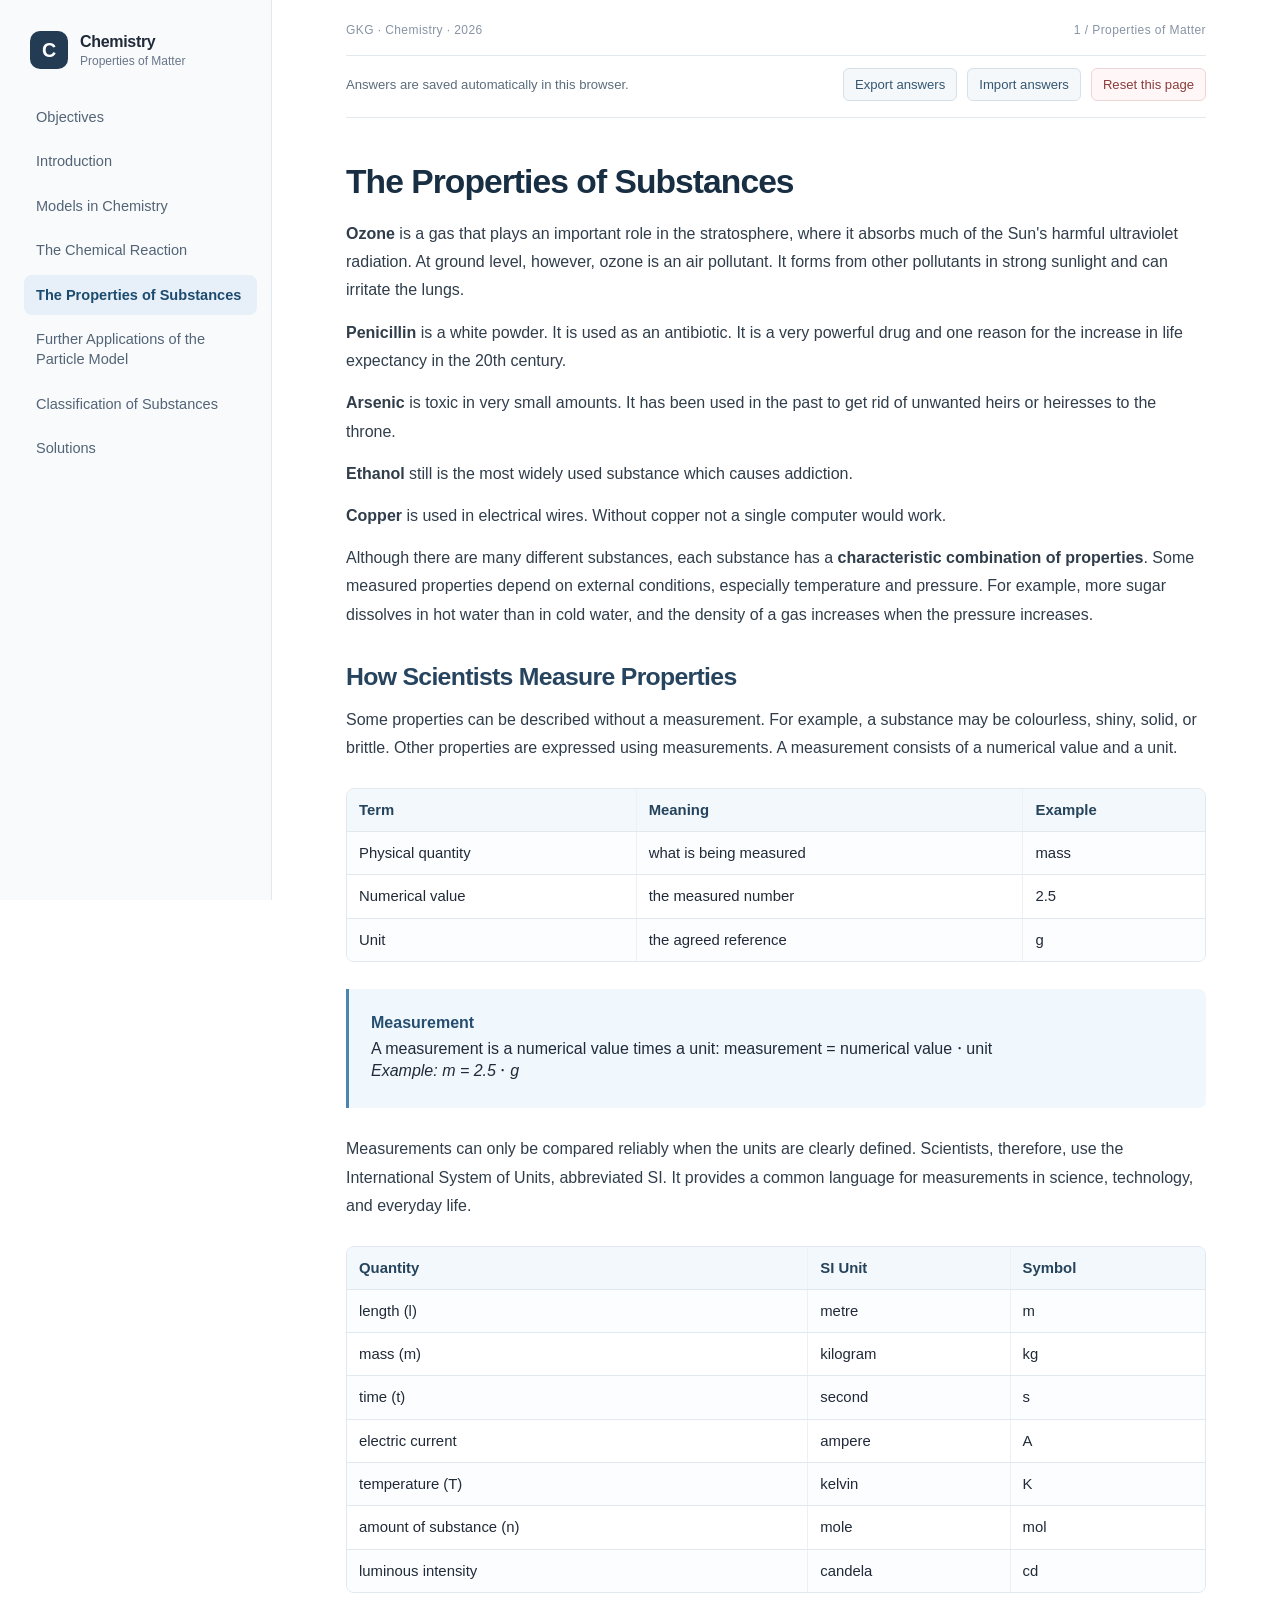
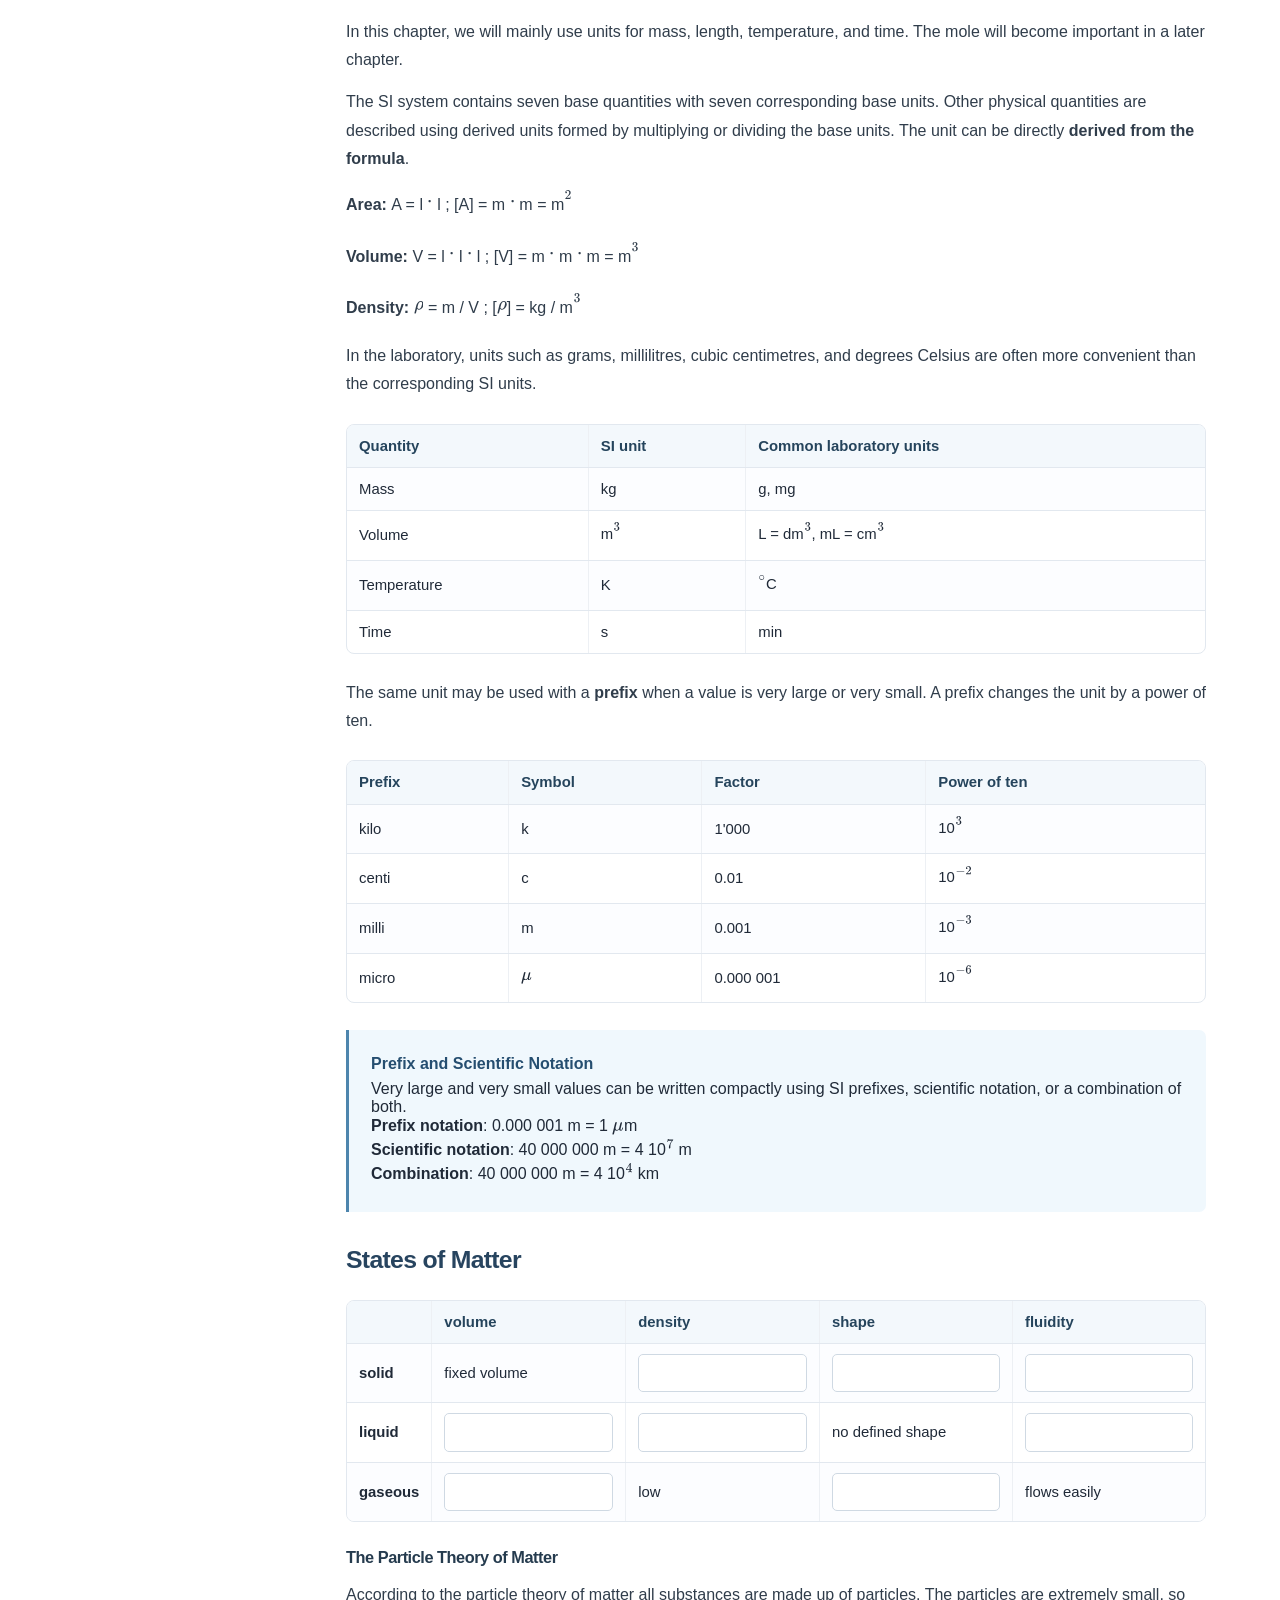
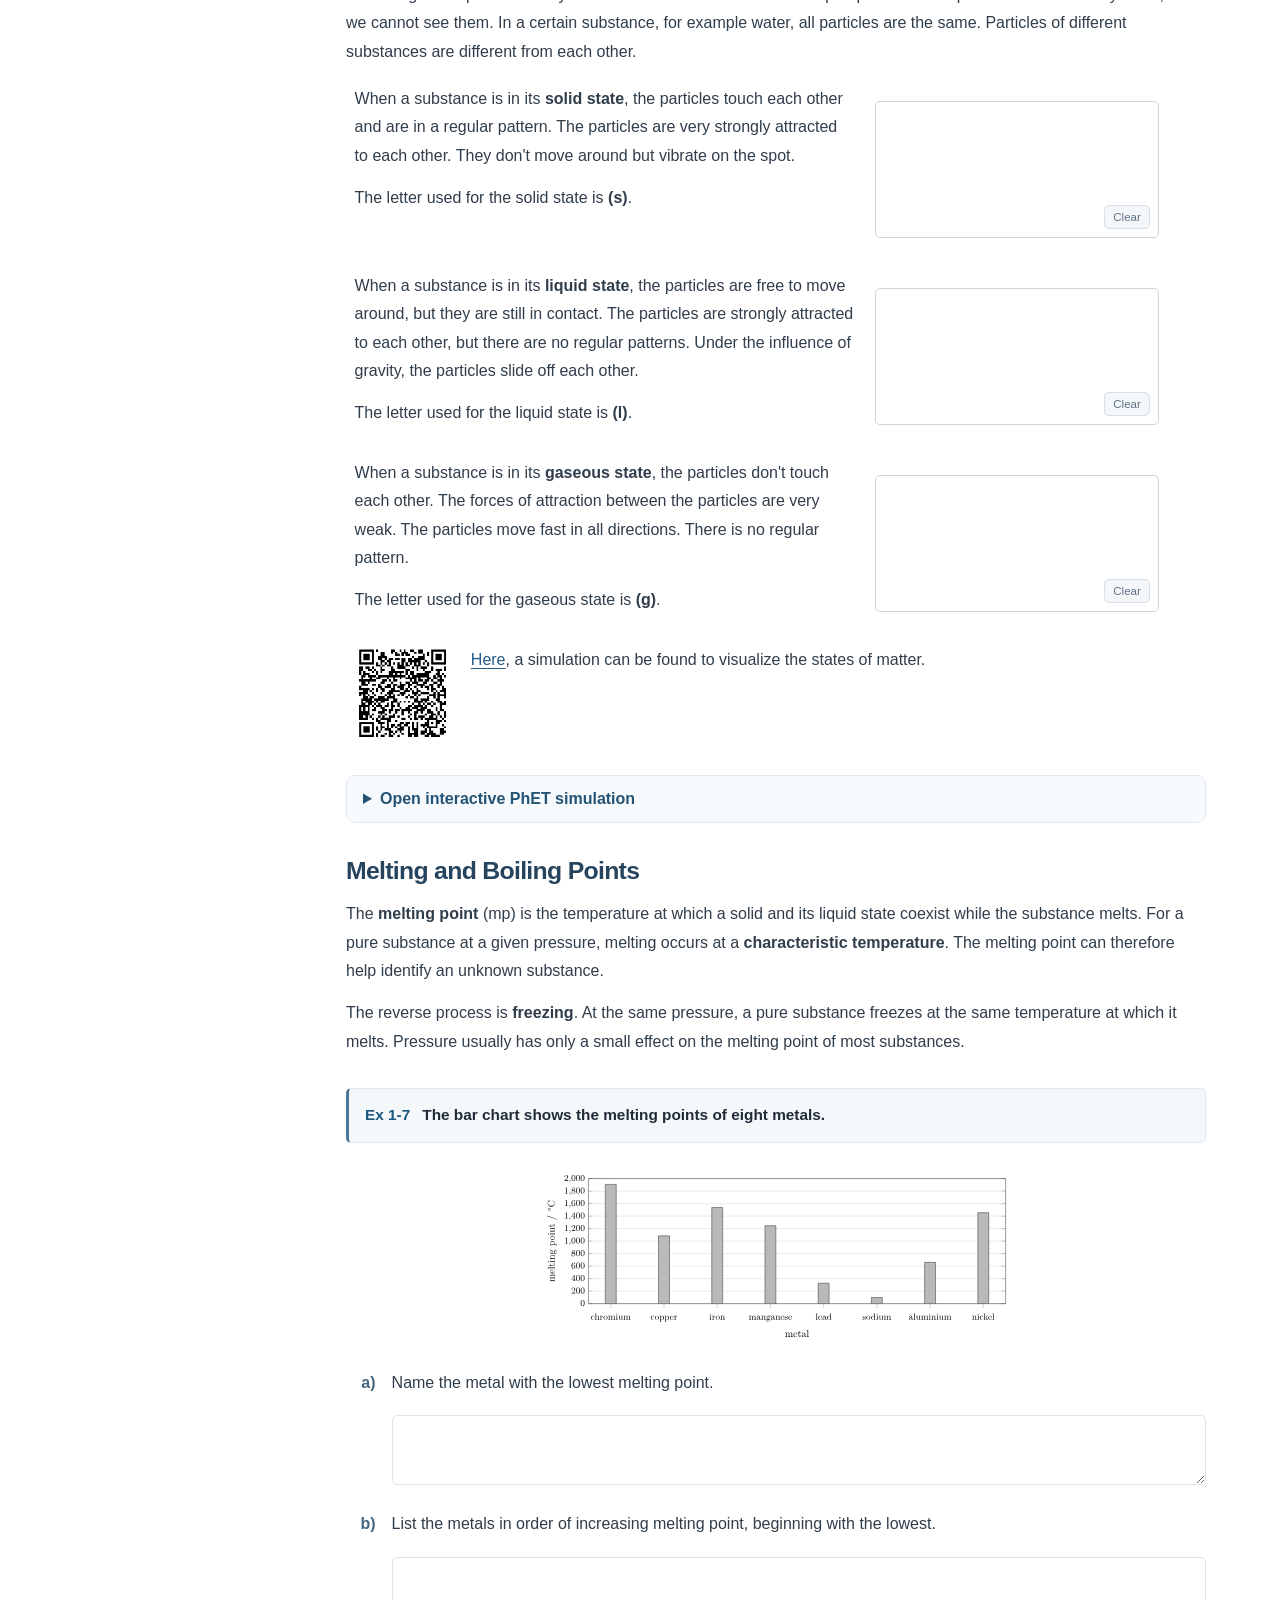
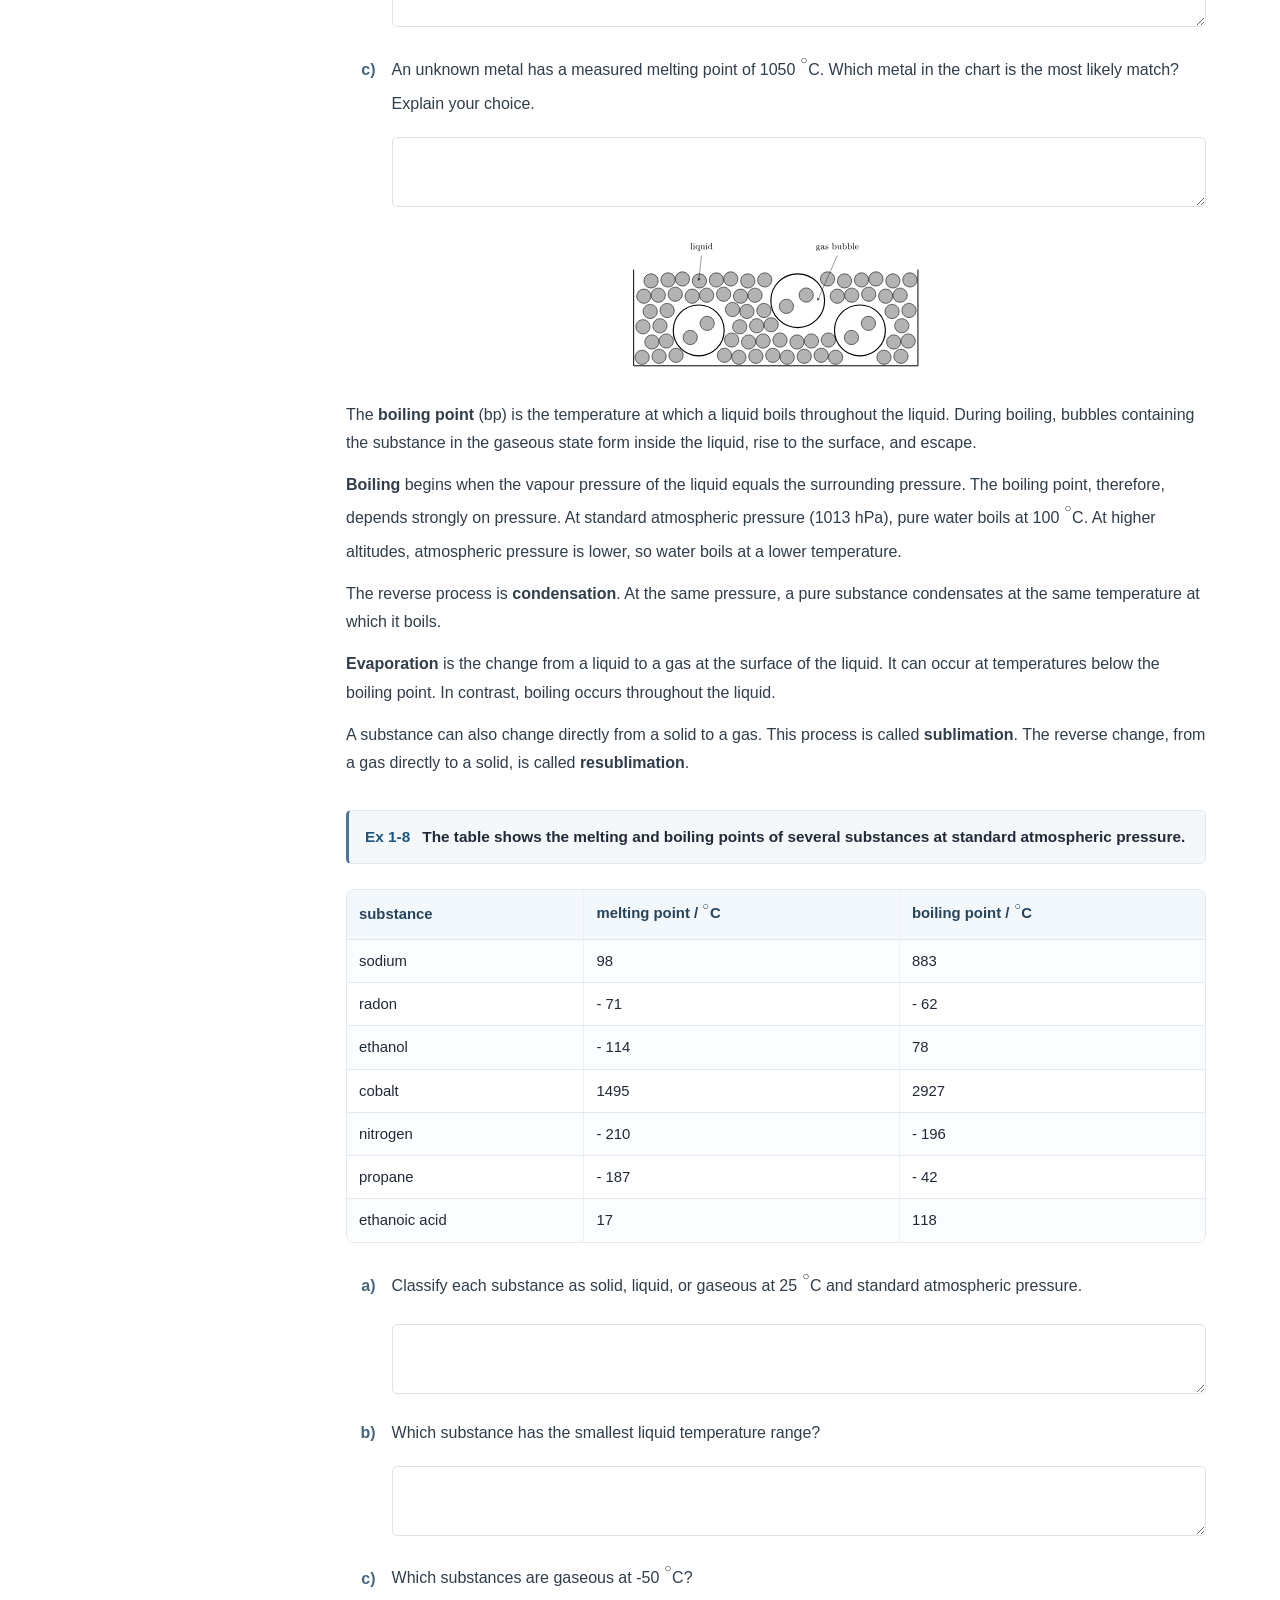
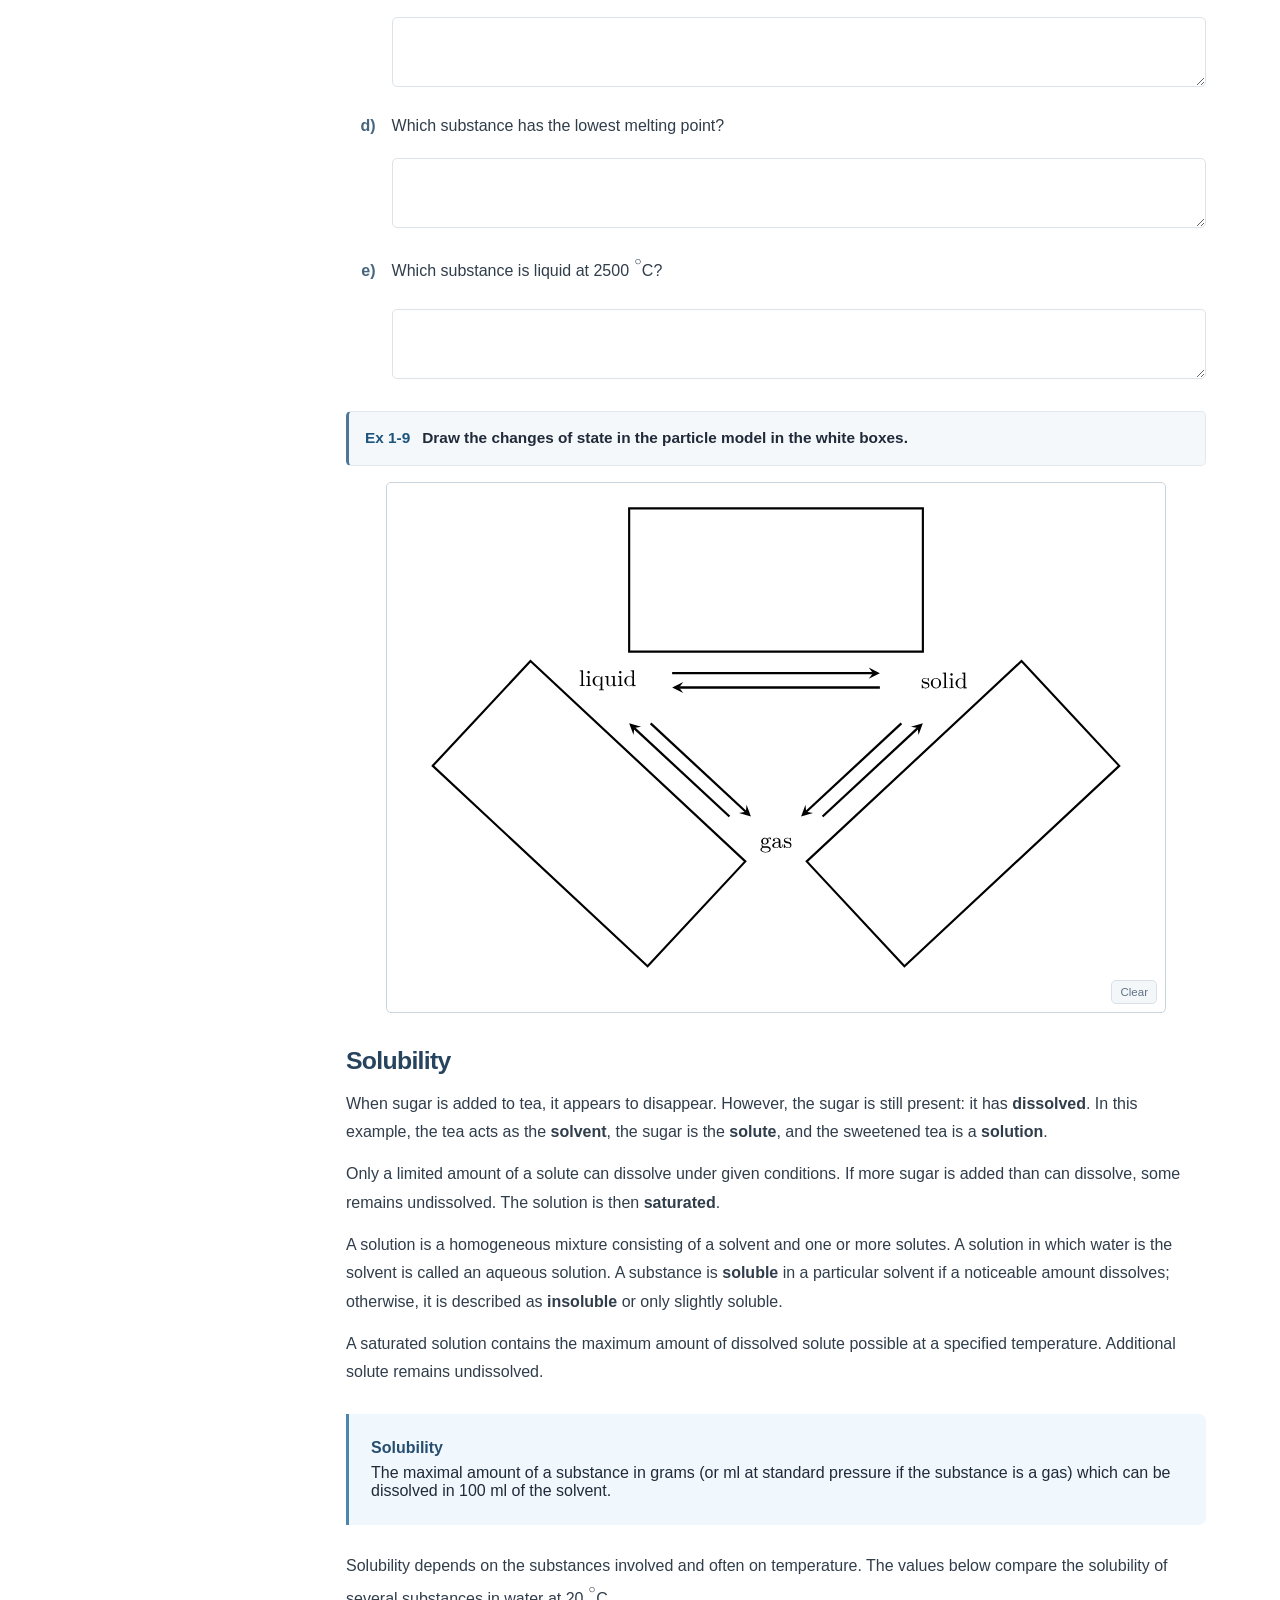
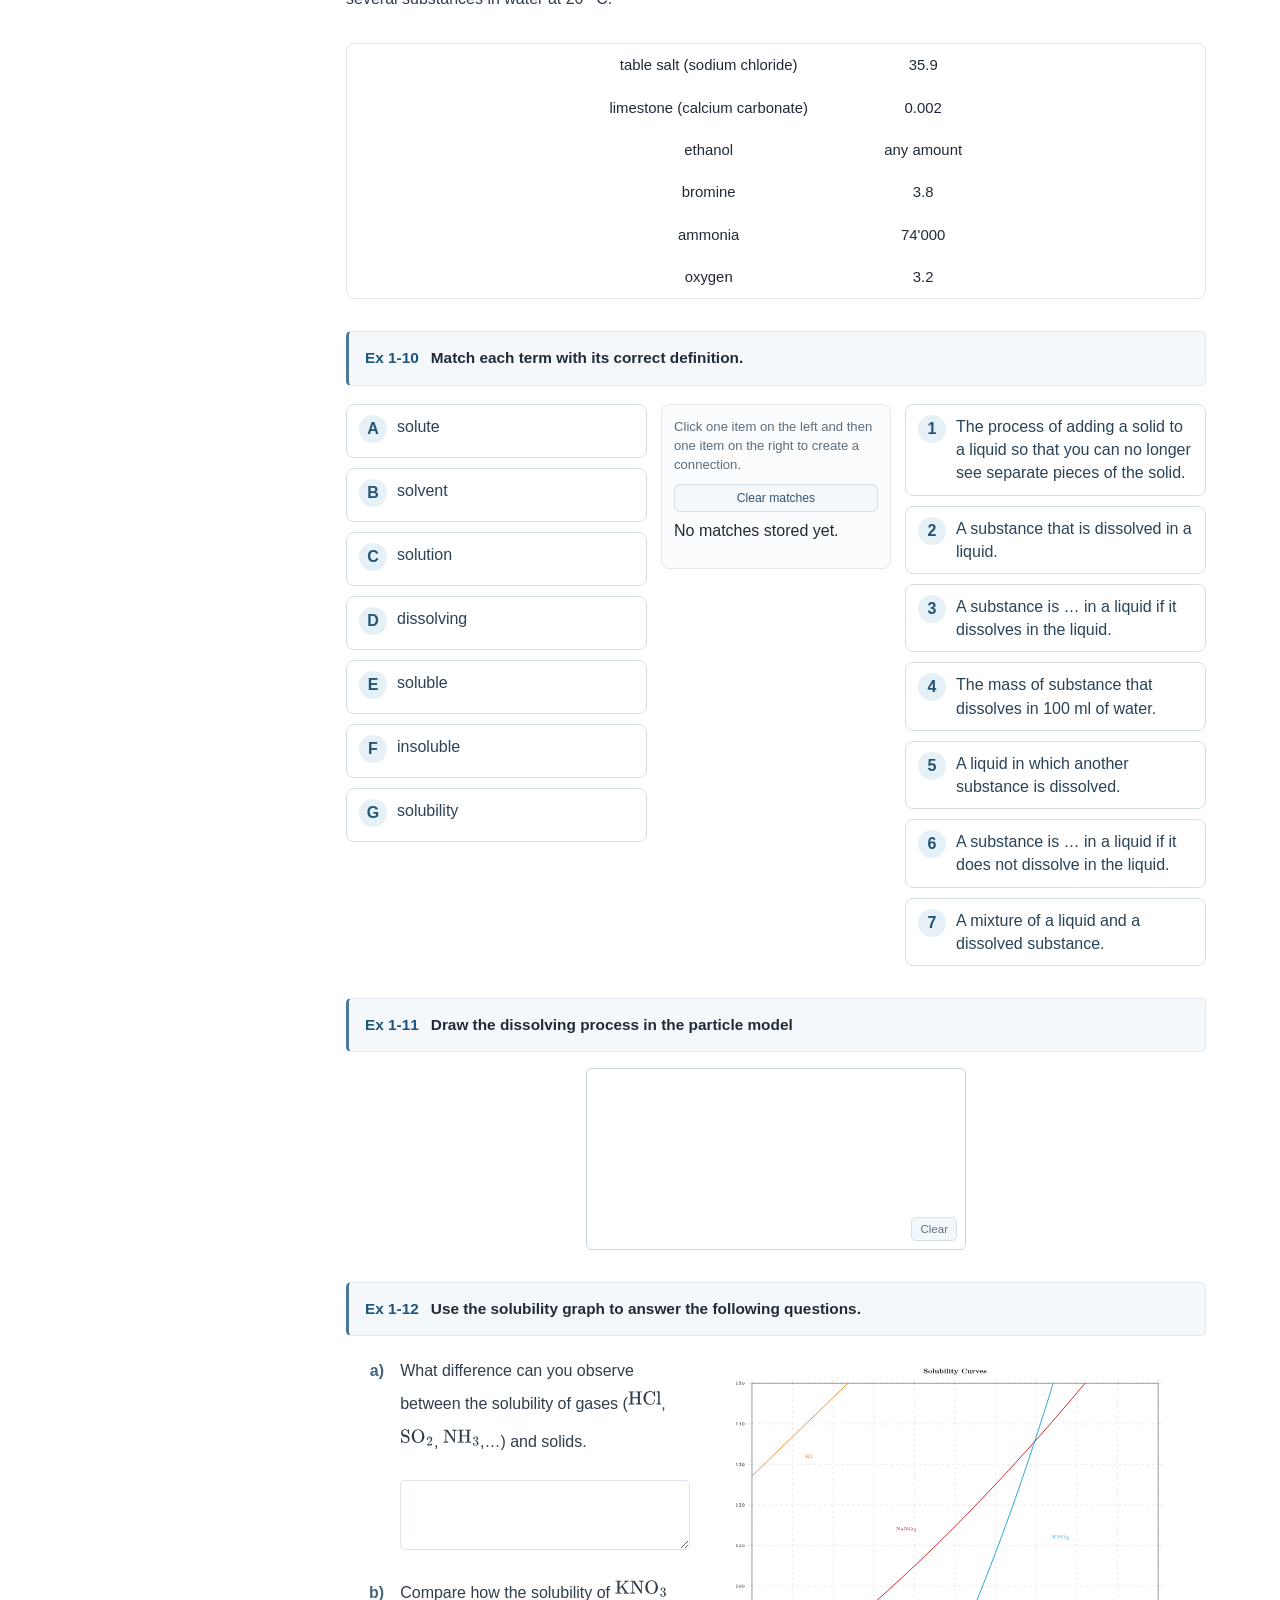
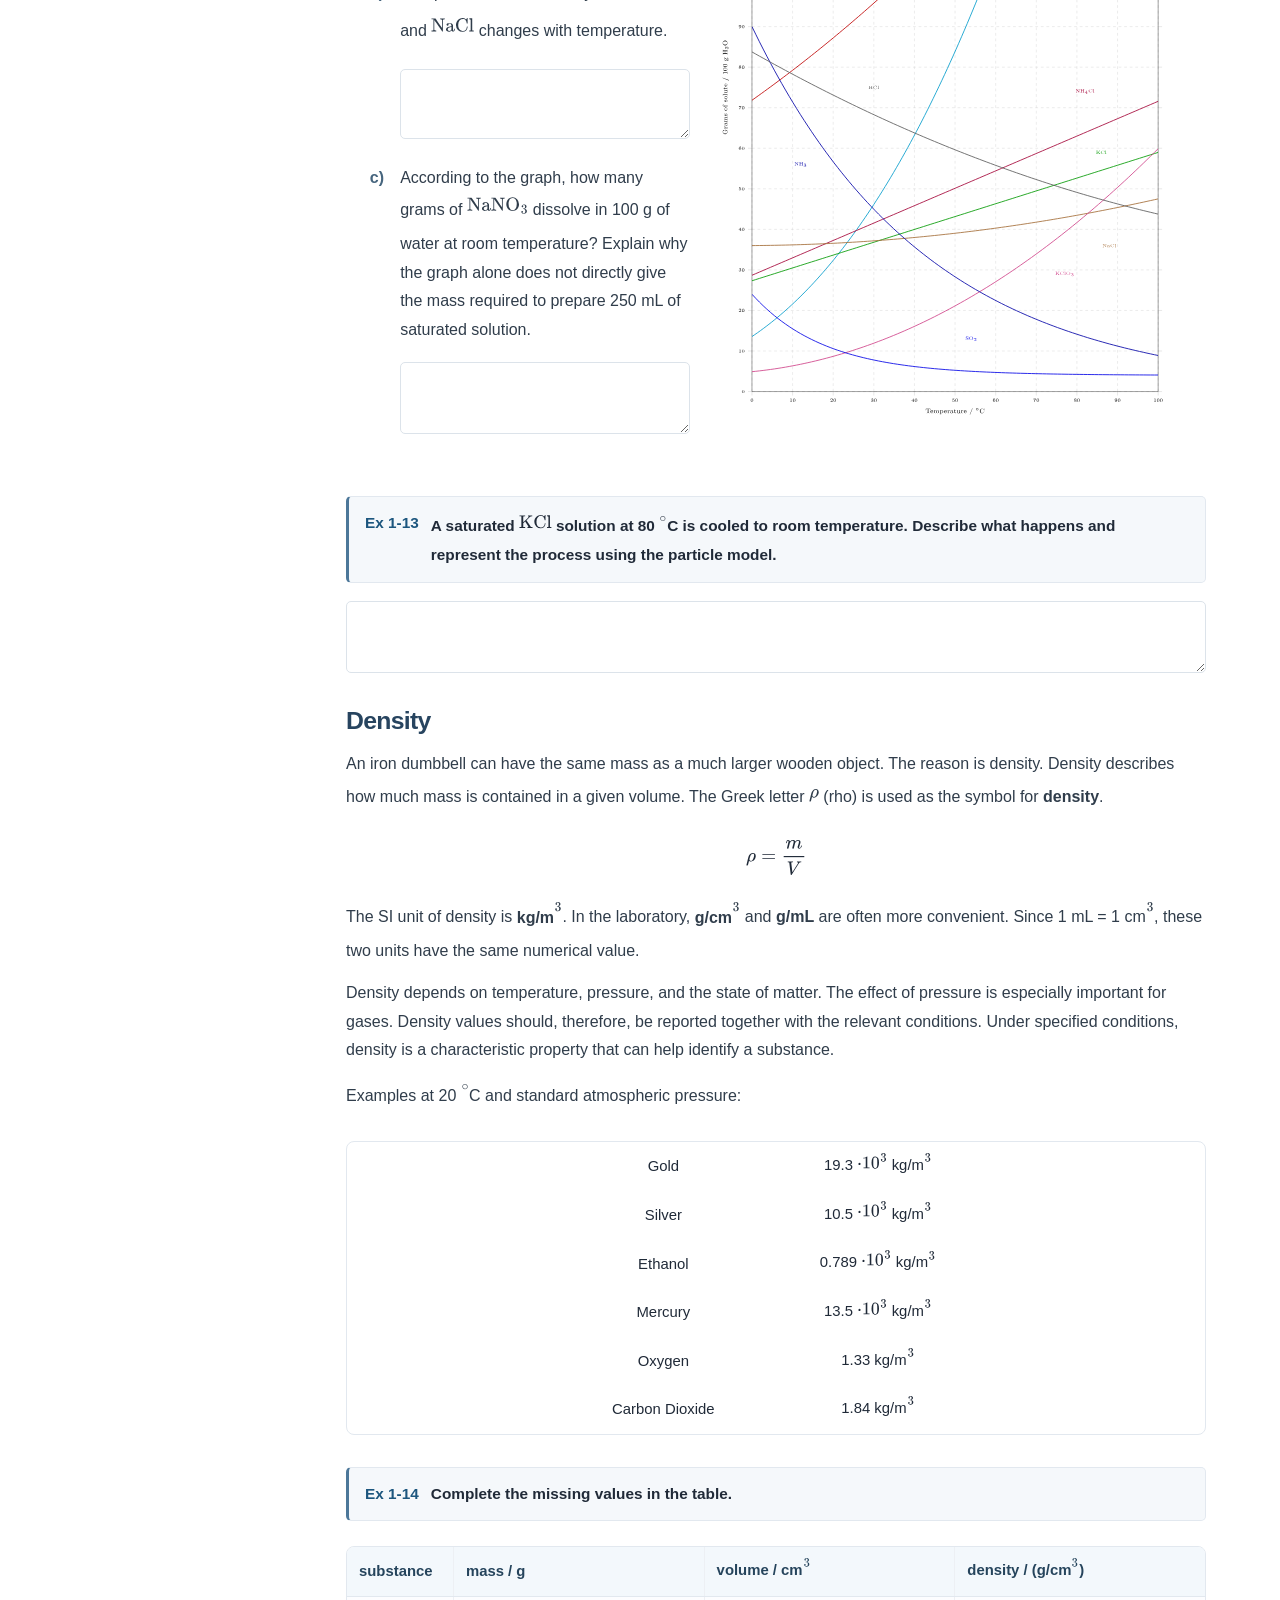
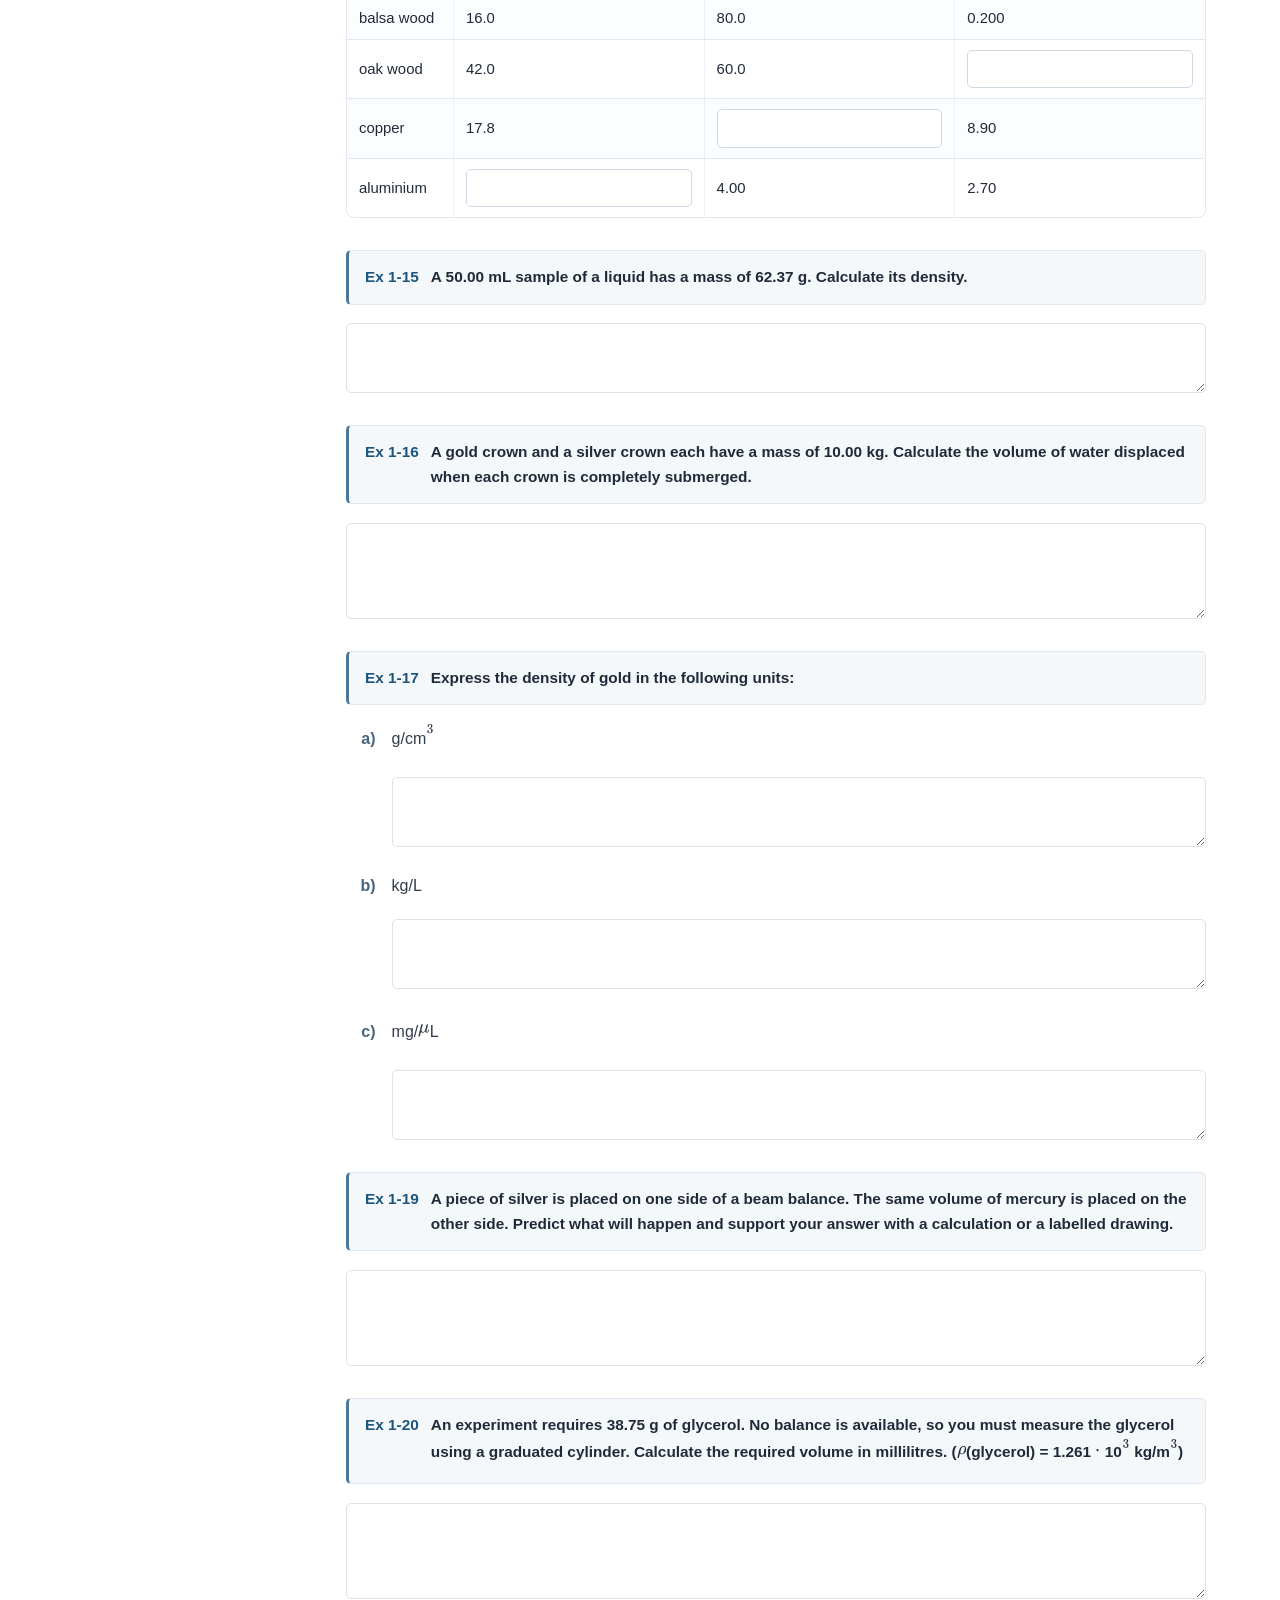
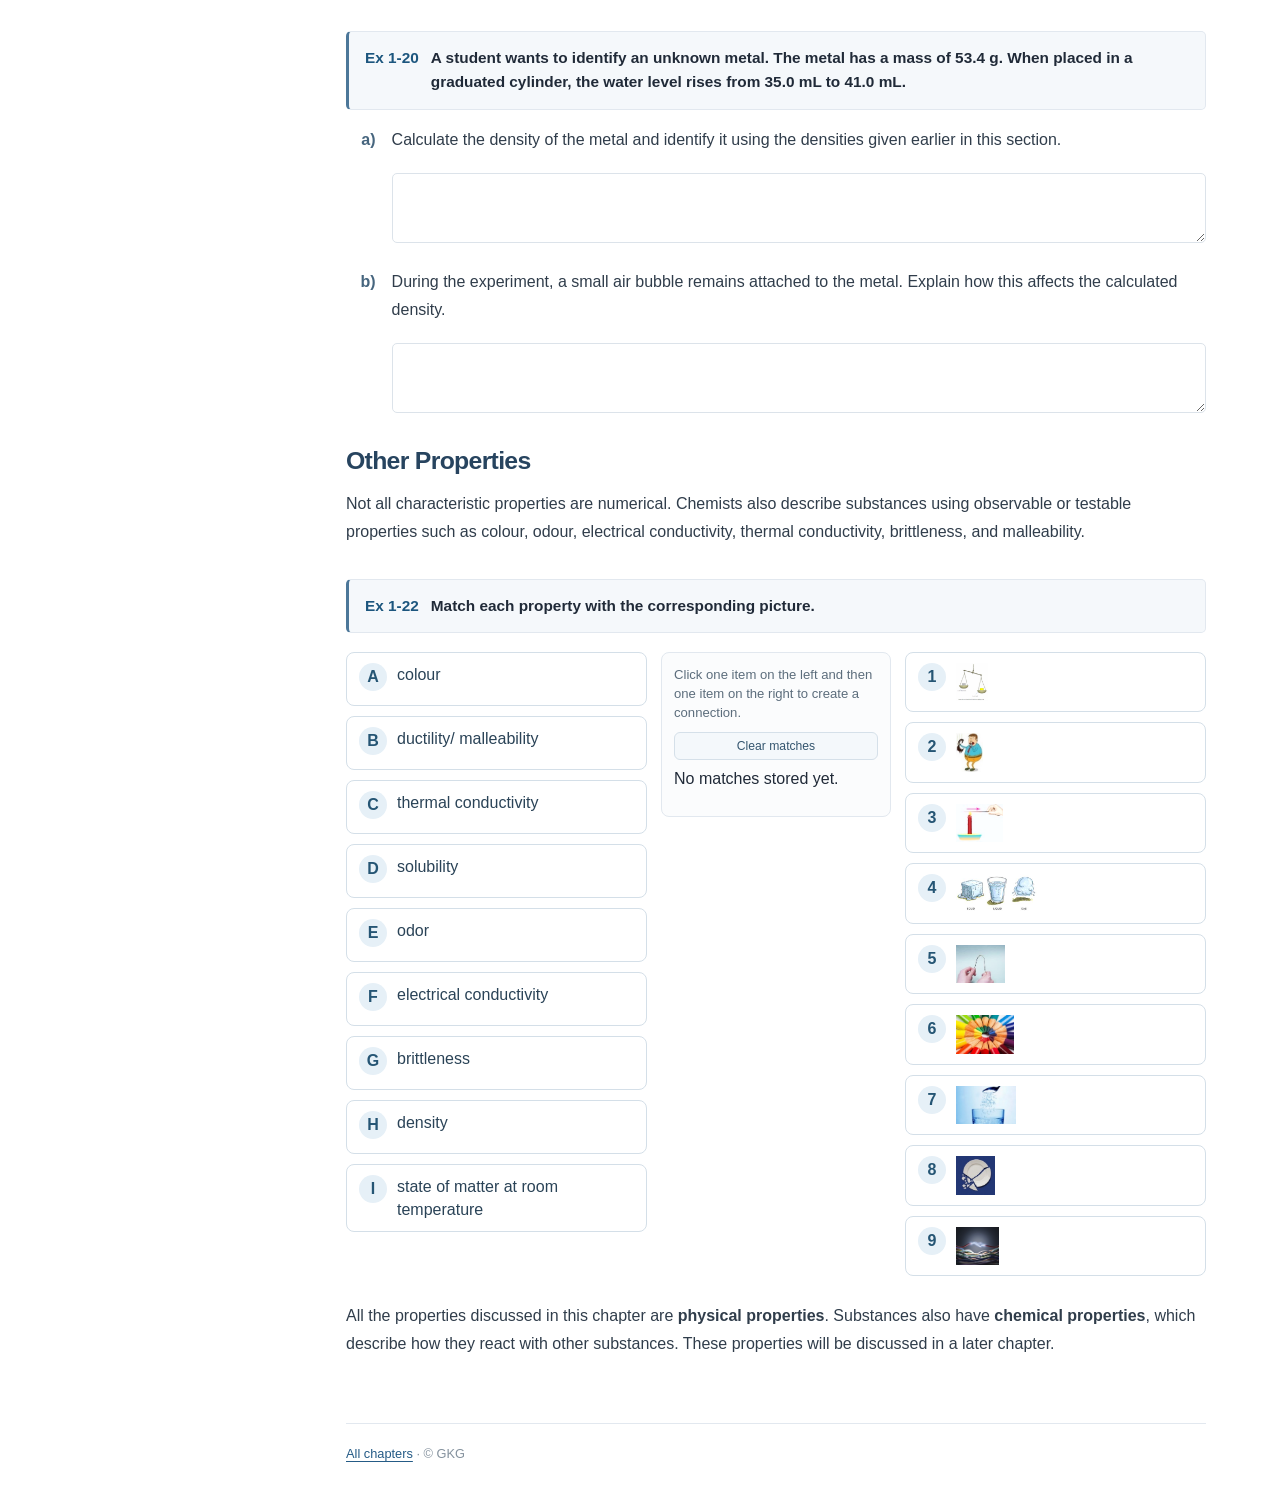
==== chapters/04_properties.html @ 624433eb "Import current chemistry website Original v2. From ChatGPT prompts as zip unpacked." ====
<!DOCTYPE html><html lang="en"><head><meta charset="utf-8"><meta name="viewport" content="width=device-width, initial-scale=1"><meta name="color-scheme" content="light"><title>The Properties of Substances · Chemistry</title><link rel="stylesheet" href="../css/style.css"><script defer src="../js/script.js"></script></head><body><a href="#main" class="skip">Skip to content</a><header class="mobile-header"><button type="button" id="menu-toggle" aria-controls="sidebar" aria-expanded="false">☰ <span>Contents</span></button><a href="../index.html">Chemistry</a></header><aside id="sidebar" class="sidebar"><a class="brand" href="../index.html"><span class="brand-mark">C</span><span>Chemistry <small>Properties of Matter</small></span></a><nav class="main-nav" aria-label="Chapters"><a href="00_objectives.html">Objectives</a><a href="01_introduction.html">Introduction</a><a href="02_models.html">Models in Chemistry</a><a href="03_chemical_reactions.html">The Chemical Reaction</a><a aria-current="page" href="04_properties.html">The Properties of Substances</a><a href="05_particle_model_applications.html">Further Applications of the Particle Model</a><a href="06_classification.html">Classification of Substances</a><a href="07_solutions.html">Solutions</a></nav></aside><div class="body-layout"><main id="main" class="main-content"><div class="topbar"><span>GKG · Chemistry · 2026</span><span>1 / Properties of Matter</span></div><article class="article"><h1 id="h-25-04_properties" class="level-1">The Properties of Substances</h1>
<p><strong>Ozone </strong>is a gas that plays an important role in the stratosphere, where it absorbs much of the Sun&#x27;s harmful ultraviolet radiation. At ground level, however, ozone is an air pollutant. It forms from other pollutants in strong sunlight and can irritate the lungs.</p>
<p><strong>Penicillin </strong>is a white powder. It is used as an antibiotic. It is a very powerful drug and one reason for the increase in life expectancy in the 20th century.</p>
<p><strong>Arsenic </strong>is toxic in very small amounts. It has been used in the past to get rid of unwanted heirs or heiresses to the throne.</p>
<p><strong>Ethanol</strong> still is the most widely used substance which causes addiction.</p>
<p><strong>Copper</strong> is used in electrical wires. Without copper not a single computer would work.</p>
<p>Although there are many different substances, each substance has a <strong>characteristic combination of properties</strong>. Some measured properties depend on external conditions, especially temperature and pressure. For example, more sugar dissolves in hot water than in cold water, and the density of a gas increases when the pressure increases.</p>
<h2 id="h-26-04_properties" class="level-2">How Scientists Measure Properties</h2>
<p>Some properties can be described without a measurement. For example, a substance may be colourless, shiny, solid, or brittle. Other properties are expressed using measurements. A measurement consists of a numerical value and a unit.</p>
<div class="table-scroll"><table class="content-table"><tr><th>Term</th><th>Meaning</th><th>Example</th></tr>
<tr><td>Physical quantity</td><td>what is being measured</td><td>mass</td></tr>
<tr><td>Numerical value</td><td>the measured number</td><td>2.5</td></tr>
<tr><td>Unit</td><td>the agreed reference</td><td>g</td></tr></table></div>
<aside class="info-box"><p><div class="box-heading">Measurement</div> A measurement is a numerical value times a unit: measurement = numerical value <span class="math-static" data-tex="\cdot"><mjx-container class="MathJax" jax="SVG"><svg aria-label="\cdot" style="vertical-align: 0.43ex;" xmlns="http://www.w3.org/2000/svg" width="0.629ex" height="0.271ex" role="img" focusable="false" viewBox="0 -310 278 120"><g stroke="currentColor" fill="currentColor" stroke-width="0" transform="scale(1,-1)"><g data-mml-node="math"><g data-mml-node="mo"><path data-c="22C5" d="M78 250Q78 274 95 292T138 310Q162 310 180 294T199 251Q199 226 182 208T139 190T96 207T78 250Z"></path></g></g></g></svg></mjx-container></span> unit <br> <em>Example: m = 2.5 <span class="math-static" data-tex="\cdot"><mjx-container class="MathJax" jax="SVG"><svg aria-label="\cdot" style="vertical-align: 0.43ex;" xmlns="http://www.w3.org/2000/svg" width="0.629ex" height="0.271ex" role="img" focusable="false" viewBox="0 -310 278 120"><g stroke="currentColor" fill="currentColor" stroke-width="0" transform="scale(1,-1)"><g data-mml-node="math"><g data-mml-node="mo"><path data-c="22C5" d="M78 250Q78 274 95 292T138 310Q162 310 180 294T199 251Q199 226 182 208T139 190T96 207T78 250Z"></path></g></g></g></svg></mjx-container></span> g</em></p></aside>
<p>Measurements can only be compared reliably when the units are clearly defined. Scientists, therefore, use the International System of Units, abbreviated SI. It provides a common language for measurements in science, technology, and everyday life.</p>
<div class="table-scroll"><table class="content-table"><tr><th>Quantity</th><th>SI Unit</th><th>Symbol</th></tr>
<tr><td>length (l)</td><td>metre</td><td>m</td></tr>
<tr><td>mass (m)</td><td>kilogram</td><td>kg</td></tr>
<tr><td>time (t)</td><td>second</td><td>s</td></tr>
<tr><td>electric current</td><td>ampere</td><td>A</td></tr>
<tr><td>temperature (T)</td><td>kelvin</td><td>K</td></tr>
<tr><td>amount of substance (n)</td><td>mole</td><td>mol</td></tr>
<tr><td>luminous intensity</td><td>candela</td><td>cd</td></tr></table></div>
<p>In this chapter, we will mainly use units for mass, length, temperature, and time. The mole will become important in a later chapter.</p>
<p>The SI system contains seven base quantities with seven corresponding base units. Other physical quantities are described using derived units formed by multiplying or dividing the base units. The unit can be directly <strong>derived from the formula</strong>.</p>
<p><strong>Area: </strong>A = l <span class="math-static" data-tex="\cdot"><mjx-container class="MathJax" jax="SVG"><svg aria-label="\cdot" style="vertical-align: 0.43ex;" xmlns="http://www.w3.org/2000/svg" width="0.629ex" height="0.271ex" role="img" focusable="false" viewBox="0 -310 278 120"><g stroke="currentColor" fill="currentColor" stroke-width="0" transform="scale(1,-1)"><g data-mml-node="math"><g data-mml-node="mo"><path data-c="22C5" d="M78 250Q78 274 95 292T138 310Q162 310 180 294T199 251Q199 226 182 208T139 190T96 207T78 250Z"></path></g></g></g></svg></mjx-container></span> l ; [A] = m <span class="math-static" data-tex="\cdot"><mjx-container class="MathJax" jax="SVG"><svg aria-label="\cdot" style="vertical-align: 0.43ex;" xmlns="http://www.w3.org/2000/svg" width="0.629ex" height="0.271ex" role="img" focusable="false" viewBox="0 -310 278 120"><g stroke="currentColor" fill="currentColor" stroke-width="0" transform="scale(1,-1)"><g data-mml-node="math"><g data-mml-node="mo"><path data-c="22C5" d="M78 250Q78 274 95 292T138 310Q162 310 180 294T199 251Q199 226 182 208T139 190T96 207T78 250Z"></path></g></g></g></svg></mjx-container></span> m = m<span class="math-static" data-tex="^2"><mjx-container class="MathJax" jax="SVG"><svg aria-label="^2" style="vertical-align: 0;" xmlns="http://www.w3.org/2000/svg" width="0.988ex" height="1.887ex" role="img" focusable="false" viewBox="0 -833.9 436.6 833.9"><g stroke="currentColor" fill="currentColor" stroke-width="0" transform="scale(1,-1)"><g data-mml-node="math"><g data-mml-node="msup"><g data-mml-node="mi"></g><g data-mml-node="mn" transform="translate(33,363) scale(0.707)"><path data-c="32" d="M109 429Q82 429 66 447T50 491Q50 562 103 614T235 666Q326 666 387 610T449 465Q449 422 429 383T381 315T301 241Q265 210 201 149L142 93L218 92Q375 92 385 97Q392 99 409 186V189H449V186Q448 183 436 95T421 3V0H50V19V31Q50 38 56 46T86 81Q115 113 136 137Q145 147 170 174T204 211T233 244T261 278T284 308T305 340T320 369T333 401T340 431T343 464Q343 527 309 573T212 619Q179 619 154 602T119 569T109 550Q109 549 114 549Q132 549 151 535T170 489Q170 464 154 447T109 429Z"></path></g></g></g></g></svg></mjx-container></span></p>
<p><strong>Volume: </strong>V = l <span class="math-static" data-tex="\cdot"><mjx-container class="MathJax" jax="SVG"><svg aria-label="\cdot" style="vertical-align: 0.43ex;" xmlns="http://www.w3.org/2000/svg" width="0.629ex" height="0.271ex" role="img" focusable="false" viewBox="0 -310 278 120"><g stroke="currentColor" fill="currentColor" stroke-width="0" transform="scale(1,-1)"><g data-mml-node="math"><g data-mml-node="mo"><path data-c="22C5" d="M78 250Q78 274 95 292T138 310Q162 310 180 294T199 251Q199 226 182 208T139 190T96 207T78 250Z"></path></g></g></g></svg></mjx-container></span> l <span class="math-static" data-tex="\cdot"><mjx-container class="MathJax" jax="SVG"><svg aria-label="\cdot" style="vertical-align: 0.43ex;" xmlns="http://www.w3.org/2000/svg" width="0.629ex" height="0.271ex" role="img" focusable="false" viewBox="0 -310 278 120"><g stroke="currentColor" fill="currentColor" stroke-width="0" transform="scale(1,-1)"><g data-mml-node="math"><g data-mml-node="mo"><path data-c="22C5" d="M78 250Q78 274 95 292T138 310Q162 310 180 294T199 251Q199 226 182 208T139 190T96 207T78 250Z"></path></g></g></g></svg></mjx-container></span> l ; [V] = m <span class="math-static" data-tex="\cdot"><mjx-container class="MathJax" jax="SVG"><svg aria-label="\cdot" style="vertical-align: 0.43ex;" xmlns="http://www.w3.org/2000/svg" width="0.629ex" height="0.271ex" role="img" focusable="false" viewBox="0 -310 278 120"><g stroke="currentColor" fill="currentColor" stroke-width="0" transform="scale(1,-1)"><g data-mml-node="math"><g data-mml-node="mo"><path data-c="22C5" d="M78 250Q78 274 95 292T138 310Q162 310 180 294T199 251Q199 226 182 208T139 190T96 207T78 250Z"></path></g></g></g></svg></mjx-container></span> m <span class="math-static" data-tex="\cdot"><mjx-container class="MathJax" jax="SVG"><svg aria-label="\cdot" style="vertical-align: 0.43ex;" xmlns="http://www.w3.org/2000/svg" width="0.629ex" height="0.271ex" role="img" focusable="false" viewBox="0 -310 278 120"><g stroke="currentColor" fill="currentColor" stroke-width="0" transform="scale(1,-1)"><g data-mml-node="math"><g data-mml-node="mo"><path data-c="22C5" d="M78 250Q78 274 95 292T138 310Q162 310 180 294T199 251Q199 226 182 208T139 190T96 207T78 250Z"></path></g></g></g></svg></mjx-container></span> m = m<span class="math-static" data-tex="^{3}"><mjx-container class="MathJax" jax="SVG"><svg aria-label="^{3}" style="vertical-align: 0;" xmlns="http://www.w3.org/2000/svg" width="0.988ex" height="1.885ex" role="img" focusable="false" viewBox="0 -833.2 436.6 833.2"><g stroke="currentColor" fill="currentColor" stroke-width="0" transform="scale(1,-1)"><g data-mml-node="math"><g data-mml-node="msup"><g data-mml-node="mi"></g><g data-mml-node="TeXAtom" transform="translate(33,363) scale(0.707)" data-mjx-texclass="ORD"><g data-mml-node="mn"><path data-c="33" d="M127 463Q100 463 85 480T69 524Q69 579 117 622T233 665Q268 665 277 664Q351 652 390 611T430 522Q430 470 396 421T302 350L299 348Q299 347 308 345T337 336T375 315Q457 262 457 175Q457 96 395 37T238 -22Q158 -22 100 21T42 130Q42 158 60 175T105 193Q133 193 151 175T169 130Q169 119 166 110T159 94T148 82T136 74T126 70T118 67L114 66Q165 21 238 21Q293 21 321 74Q338 107 338 175V195Q338 290 274 322Q259 328 213 329L171 330L168 332Q166 335 166 348Q166 366 174 366Q202 366 232 371Q266 376 294 413T322 525V533Q322 590 287 612Q265 626 240 626Q208 626 181 615T143 592T132 580H135Q138 579 143 578T153 573T165 566T175 555T183 540T186 520Q186 498 172 481T127 463Z"></path></g></g></g></g></g></svg></mjx-container></span></p>
<p><strong>Density: </strong><span class="math-static" data-tex="\rho"><mjx-container class="MathJax" jax="SVG"><svg aria-label="\rho" style="vertical-align: -0.489ex;" xmlns="http://www.w3.org/2000/svg" width="1.17ex" height="1.489ex" role="img" focusable="false" viewBox="0 -442 517 658"><g stroke="currentColor" fill="currentColor" stroke-width="0" transform="scale(1,-1)"><g data-mml-node="math"><g data-mml-node="mi"><path data-c="1D70C" d="M58 -216Q25 -216 23 -186Q23 -176 73 26T127 234Q143 289 182 341Q252 427 341 441Q343 441 349 441T359 442Q432 442 471 394T510 276Q510 219 486 165T425 74T345 13T266 -10H255H248Q197 -10 165 35L160 41L133 -71Q108 -168 104 -181T92 -202Q76 -216 58 -216ZM424 322Q424 359 407 382T357 405Q322 405 287 376T231 300Q217 269 193 170L176 102Q193 26 260 26Q298 26 334 62Q367 92 389 158T418 266T424 322Z"></path></g></g></g></svg></mjx-container></span> = m / V ; [<span class="math-static" data-tex="\rho"><mjx-container class="MathJax" jax="SVG"><svg aria-label="\rho" style="vertical-align: -0.489ex;" xmlns="http://www.w3.org/2000/svg" width="1.17ex" height="1.489ex" role="img" focusable="false" viewBox="0 -442 517 658"><g stroke="currentColor" fill="currentColor" stroke-width="0" transform="scale(1,-1)"><g data-mml-node="math"><g data-mml-node="mi"><path data-c="1D70C" d="M58 -216Q25 -216 23 -186Q23 -176 73 26T127 234Q143 289 182 341Q252 427 341 441Q343 441 349 441T359 442Q432 442 471 394T510 276Q510 219 486 165T425 74T345 13T266 -10H255H248Q197 -10 165 35L160 41L133 -71Q108 -168 104 -181T92 -202Q76 -216 58 -216ZM424 322Q424 359 407 382T357 405Q322 405 287 376T231 300Q217 269 193 170L176 102Q193 26 260 26Q298 26 334 62Q367 92 389 158T418 266T424 322Z"></path></g></g></g></svg></mjx-container></span>] = kg / m<span class="math-static" data-tex="^3"><mjx-container class="MathJax" jax="SVG"><svg aria-label="^3" style="vertical-align: 0;" xmlns="http://www.w3.org/2000/svg" width="0.988ex" height="1.885ex" role="img" focusable="false" viewBox="0 -833.2 436.6 833.2"><g stroke="currentColor" fill="currentColor" stroke-width="0" transform="scale(1,-1)"><g data-mml-node="math"><g data-mml-node="msup"><g data-mml-node="mi"></g><g data-mml-node="mn" transform="translate(33,363) scale(0.707)"><path data-c="33" d="M127 463Q100 463 85 480T69 524Q69 579 117 622T233 665Q268 665 277 664Q351 652 390 611T430 522Q430 470 396 421T302 350L299 348Q299 347 308 345T337 336T375 315Q457 262 457 175Q457 96 395 37T238 -22Q158 -22 100 21T42 130Q42 158 60 175T105 193Q133 193 151 175T169 130Q169 119 166 110T159 94T148 82T136 74T126 70T118 67L114 66Q165 21 238 21Q293 21 321 74Q338 107 338 175V195Q338 290 274 322Q259 328 213 329L171 330L168 332Q166 335 166 348Q166 366 174 366Q202 366 232 371Q266 376 294 413T322 525V533Q322 590 287 612Q265 626 240 626Q208 626 181 615T143 592T132 580H135Q138 579 143 578T153 573T165 566T175 555T183 540T186 520Q186 498 172 481T127 463Z"></path></g></g></g></g></svg></mjx-container></span></p>
<p>In the laboratory, units such as grams, millilitres, cubic centimetres, and degrees Celsius are often more convenient than the corresponding SI units.</p>
<div class="table-scroll"><table class="content-table"><tr><th>Quantity</th><th>SI unit</th><th>Common laboratory units</th></tr>
<tr><td>Mass</td><td>kg</td><td>g, mg</td></tr>
<tr><td>Volume</td><td>m<span class="math-static" data-tex="^3"><mjx-container class="MathJax" jax="SVG"><svg aria-label="^3" style="vertical-align: 0;" xmlns="http://www.w3.org/2000/svg" width="0.988ex" height="1.885ex" role="img" focusable="false" viewBox="0 -833.2 436.6 833.2"><g stroke="currentColor" fill="currentColor" stroke-width="0" transform="scale(1,-1)"><g data-mml-node="math"><g data-mml-node="msup"><g data-mml-node="mi"></g><g data-mml-node="mn" transform="translate(33,363) scale(0.707)"><path data-c="33" d="M127 463Q100 463 85 480T69 524Q69 579 117 622T233 665Q268 665 277 664Q351 652 390 611T430 522Q430 470 396 421T302 350L299 348Q299 347 308 345T337 336T375 315Q457 262 457 175Q457 96 395 37T238 -22Q158 -22 100 21T42 130Q42 158 60 175T105 193Q133 193 151 175T169 130Q169 119 166 110T159 94T148 82T136 74T126 70T118 67L114 66Q165 21 238 21Q293 21 321 74Q338 107 338 175V195Q338 290 274 322Q259 328 213 329L171 330L168 332Q166 335 166 348Q166 366 174 366Q202 366 232 371Q266 376 294 413T322 525V533Q322 590 287 612Q265 626 240 626Q208 626 181 615T143 592T132 580H135Q138 579 143 578T153 573T165 566T175 555T183 540T186 520Q186 498 172 481T127 463Z"></path></g></g></g></g></svg></mjx-container></span></td><td>L = dm<span class="math-static" data-tex="^3"><mjx-container class="MathJax" jax="SVG"><svg aria-label="^3" style="vertical-align: 0;" xmlns="http://www.w3.org/2000/svg" width="0.988ex" height="1.885ex" role="img" focusable="false" viewBox="0 -833.2 436.6 833.2"><g stroke="currentColor" fill="currentColor" stroke-width="0" transform="scale(1,-1)"><g data-mml-node="math"><g data-mml-node="msup"><g data-mml-node="mi"></g><g data-mml-node="mn" transform="translate(33,363) scale(0.707)"><path data-c="33" d="M127 463Q100 463 85 480T69 524Q69 579 117 622T233 665Q268 665 277 664Q351 652 390 611T430 522Q430 470 396 421T302 350L299 348Q299 347 308 345T337 336T375 315Q457 262 457 175Q457 96 395 37T238 -22Q158 -22 100 21T42 130Q42 158 60 175T105 193Q133 193 151 175T169 130Q169 119 166 110T159 94T148 82T136 74T126 70T118 67L114 66Q165 21 238 21Q293 21 321 74Q338 107 338 175V195Q338 290 274 322Q259 328 213 329L171 330L168 332Q166 335 166 348Q166 366 174 366Q202 366 232 371Q266 376 294 413T322 525V533Q322 590 287 612Q265 626 240 626Q208 626 181 615T143 592T132 580H135Q138 579 143 578T153 573T165 566T175 555T183 540T186 520Q186 498 172 481T127 463Z"></path></g></g></g></g></svg></mjx-container></span>, mL = cm<span class="math-static" data-tex="^3"><mjx-container class="MathJax" jax="SVG"><svg aria-label="^3" style="vertical-align: 0;" xmlns="http://www.w3.org/2000/svg" width="0.988ex" height="1.885ex" role="img" focusable="false" viewBox="0 -833.2 436.6 833.2"><g stroke="currentColor" fill="currentColor" stroke-width="0" transform="scale(1,-1)"><g data-mml-node="math"><g data-mml-node="msup"><g data-mml-node="mi"></g><g data-mml-node="mn" transform="translate(33,363) scale(0.707)"><path data-c="33" d="M127 463Q100 463 85 480T69 524Q69 579 117 622T233 665Q268 665 277 664Q351 652 390 611T430 522Q430 470 396 421T302 350L299 348Q299 347 308 345T337 336T375 315Q457 262 457 175Q457 96 395 37T238 -22Q158 -22 100 21T42 130Q42 158 60 175T105 193Q133 193 151 175T169 130Q169 119 166 110T159 94T148 82T136 74T126 70T118 67L114 66Q165 21 238 21Q293 21 321 74Q338 107 338 175V195Q338 290 274 322Q259 328 213 329L171 330L168 332Q166 335 166 348Q166 366 174 366Q202 366 232 371Q266 376 294 413T322 525V533Q322 590 287 612Q265 626 240 626Q208 626 181 615T143 592T132 580H135Q138 579 143 578T153 573T165 566T175 555T183 540T186 520Q186 498 172 481T127 463Z"></path></g></g></g></g></svg></mjx-container></span></td></tr>
<tr><td>Temperature</td><td>K</td><td><span class="math-static" data-tex="^{\circ}"><mjx-container class="MathJax" jax="SVG"><svg aria-label="^{\circ}" style="vertical-align: 0;" xmlns="http://www.w3.org/2000/svg" width="0.988ex" height="1.532ex" role="img" focusable="false" viewBox="0 -677 436.6 677"><g stroke="currentColor" fill="currentColor" stroke-width="0" transform="scale(1,-1)"><g data-mml-node="math"><g data-mml-node="msup"><g data-mml-node="mi"></g><g data-mml-node="TeXAtom" transform="translate(33,363) scale(0.707)" data-mjx-texclass="ORD"><g data-mml-node="mo"><path data-c="2218" d="M55 251Q55 328 112 386T249 444T386 388T444 249Q444 171 388 113T250 55Q170 55 113 112T55 251ZM245 403Q188 403 142 361T96 250Q96 183 141 140T250 96Q284 96 313 109T354 135T375 160Q403 197 403 250Q403 313 360 358T245 403Z"></path></g></g></g></g></g></svg></mjx-container></span>C</td></tr>
<tr><td>Time</td><td>s</td><td>min</td></tr></table></div>
<p>The same unit may be used with a <strong>prefix</strong> when a value is very large or very small. A prefix changes the unit by a power of ten.</p>
<div class="table-scroll"><table class="content-table"><tr><th>Prefix</th><th>Symbol</th><th>Factor</th><th>Power of ten</th></tr>
<tr><td>kilo</td><td>k</td><td>1&#x27;000</td><td>10<span class="math-static" data-tex="^3"><mjx-container class="MathJax" jax="SVG"><svg aria-label="^3" style="vertical-align: 0;" xmlns="http://www.w3.org/2000/svg" width="0.988ex" height="1.885ex" role="img" focusable="false" viewBox="0 -833.2 436.6 833.2"><g stroke="currentColor" fill="currentColor" stroke-width="0" transform="scale(1,-1)"><g data-mml-node="math"><g data-mml-node="msup"><g data-mml-node="mi"></g><g data-mml-node="mn" transform="translate(33,363) scale(0.707)"><path data-c="33" d="M127 463Q100 463 85 480T69 524Q69 579 117 622T233 665Q268 665 277 664Q351 652 390 611T430 522Q430 470 396 421T302 350L299 348Q299 347 308 345T337 336T375 315Q457 262 457 175Q457 96 395 37T238 -22Q158 -22 100 21T42 130Q42 158 60 175T105 193Q133 193 151 175T169 130Q169 119 166 110T159 94T148 82T136 74T126 70T118 67L114 66Q165 21 238 21Q293 21 321 74Q338 107 338 175V195Q338 290 274 322Q259 328 213 329L171 330L168 332Q166 335 166 348Q166 366 174 366Q202 366 232 371Q266 376 294 413T322 525V533Q322 590 287 612Q265 626 240 626Q208 626 181 615T143 592T132 580H135Q138 579 143 578T153 573T165 566T175 555T183 540T186 520Q186 498 172 481T127 463Z"></path></g></g></g></g></svg></mjx-container></span></td></tr>
<tr><td>centi</td><td>c</td><td>0.01</td><td>10<span class="math-static" data-tex="^{-2}"><mjx-container class="MathJax" jax="SVG"><svg aria-label="^{-2}" style="vertical-align: 0;" xmlns="http://www.w3.org/2000/svg" width="2.232ex" height="1.887ex" role="img" focusable="false" viewBox="0 -833.9 986.7 833.9"><g stroke="currentColor" fill="currentColor" stroke-width="0" transform="scale(1,-1)"><g data-mml-node="math"><g data-mml-node="msup"><g data-mml-node="mi"></g><g data-mml-node="TeXAtom" transform="translate(33,363) scale(0.707)" data-mjx-texclass="ORD"><g data-mml-node="mo"><path data-c="2212" d="M84 237T84 250T98 270H679Q694 262 694 250T679 230H98Q84 237 84 250Z"></path></g><g data-mml-node="mn" transform="translate(778,0)"><path data-c="32" d="M109 429Q82 429 66 447T50 491Q50 562 103 614T235 666Q326 666 387 610T449 465Q449 422 429 383T381 315T301 241Q265 210 201 149L142 93L218 92Q375 92 385 97Q392 99 409 186V189H449V186Q448 183 436 95T421 3V0H50V19V31Q50 38 56 46T86 81Q115 113 136 137Q145 147 170 174T204 211T233 244T261 278T284 308T305 340T320 369T333 401T340 431T343 464Q343 527 309 573T212 619Q179 619 154 602T119 569T109 550Q109 549 114 549Q132 549 151 535T170 489Q170 464 154 447T109 429Z"></path></g></g></g></g></g></svg></mjx-container></span></td></tr>
<tr><td>milli</td><td>m</td><td>0.001</td><td>10<span class="math-static" data-tex="^{-3}"><mjx-container class="MathJax" jax="SVG"><svg aria-label="^{-3}" style="vertical-align: 0;" xmlns="http://www.w3.org/2000/svg" width="2.232ex" height="1.885ex" role="img" focusable="false" viewBox="0 -833.2 986.7 833.2"><g stroke="currentColor" fill="currentColor" stroke-width="0" transform="scale(1,-1)"><g data-mml-node="math"><g data-mml-node="msup"><g data-mml-node="mi"></g><g data-mml-node="TeXAtom" transform="translate(33,363) scale(0.707)" data-mjx-texclass="ORD"><g data-mml-node="mo"><path data-c="2212" d="M84 237T84 250T98 270H679Q694 262 694 250T679 230H98Q84 237 84 250Z"></path></g><g data-mml-node="mn" transform="translate(778,0)"><path data-c="33" d="M127 463Q100 463 85 480T69 524Q69 579 117 622T233 665Q268 665 277 664Q351 652 390 611T430 522Q430 470 396 421T302 350L299 348Q299 347 308 345T337 336T375 315Q457 262 457 175Q457 96 395 37T238 -22Q158 -22 100 21T42 130Q42 158 60 175T105 193Q133 193 151 175T169 130Q169 119 166 110T159 94T148 82T136 74T126 70T118 67L114 66Q165 21 238 21Q293 21 321 74Q338 107 338 175V195Q338 290 274 322Q259 328 213 329L171 330L168 332Q166 335 166 348Q166 366 174 366Q202 366 232 371Q266 376 294 413T322 525V533Q322 590 287 612Q265 626 240 626Q208 626 181 615T143 592T132 580H135Q138 579 143 578T153 573T165 566T175 555T183 540T186 520Q186 498 172 481T127 463Z"></path></g></g></g></g></g></svg></mjx-container></span></td></tr>
<tr><td>micro</td><td><span class="math-static" data-tex="\mu"><mjx-container class="MathJax" jax="SVG"><svg aria-label="\mu" style="vertical-align: -0.489ex;" xmlns="http://www.w3.org/2000/svg" width="1.364ex" height="1.489ex" role="img" focusable="false" viewBox="0 -442 603 658"><g stroke="currentColor" fill="currentColor" stroke-width="0" transform="scale(1,-1)"><g data-mml-node="math"><g data-mml-node="mi"><path data-c="1D707" d="M58 -216Q44 -216 34 -208T23 -186Q23 -176 96 116T173 414Q186 442 219 442Q231 441 239 435T249 423T251 413Q251 401 220 279T187 142Q185 131 185 107V99Q185 26 252 26Q261 26 270 27T287 31T302 38T315 45T327 55T338 65T348 77T356 88T365 100L372 110L408 253Q444 395 448 404Q461 431 491 431Q504 431 512 424T523 412T525 402L449 84Q448 79 448 68Q448 43 455 35T476 26Q485 27 496 35Q517 55 537 131Q543 151 547 152Q549 153 557 153H561Q580 153 580 144Q580 138 575 117T555 63T523 13Q510 0 491 -8Q483 -10 467 -10Q446 -10 429 -4T402 11T385 29T376 44T374 51L368 45Q362 39 350 30T324 12T288 -4T246 -11Q199 -11 153 12L129 -85Q108 -167 104 -180T92 -202Q76 -216 58 -216Z"></path></g></g></g></svg></mjx-container></span></td><td>0.000 001</td><td>10<span class="math-static" data-tex="^{-6}"><mjx-container class="MathJax" jax="SVG"><svg aria-label="^{-6}" style="vertical-align: 0;" xmlns="http://www.w3.org/2000/svg" width="2.232ex" height="1.887ex" role="img" focusable="false" viewBox="0 -833.9 986.7 833.9"><g stroke="currentColor" fill="currentColor" stroke-width="0" transform="scale(1,-1)"><g data-mml-node="math"><g data-mml-node="msup"><g data-mml-node="mi"></g><g data-mml-node="TeXAtom" transform="translate(33,363) scale(0.707)" data-mjx-texclass="ORD"><g data-mml-node="mo"><path data-c="2212" d="M84 237T84 250T98 270H679Q694 262 694 250T679 230H98Q84 237 84 250Z"></path></g><g data-mml-node="mn" transform="translate(778,0)"><path data-c="36" d="M42 313Q42 476 123 571T303 666Q372 666 402 630T432 550Q432 525 418 510T379 495Q356 495 341 509T326 548Q326 592 373 601Q351 623 311 626Q240 626 194 566Q147 500 147 364L148 360Q153 366 156 373Q197 433 263 433H267Q313 433 348 414Q372 400 396 374T435 317Q456 268 456 210V192Q456 169 451 149Q440 90 387 34T253 -22Q225 -22 199 -14T143 16T92 75T56 172T42 313ZM257 397Q227 397 205 380T171 335T154 278T148 216Q148 133 160 97T198 39Q222 21 251 21Q302 21 329 59Q342 77 347 104T352 209Q352 289 347 316T329 361Q302 397 257 397Z"></path></g></g></g></g></g></svg></mjx-container></span></td></tr></table></div>
<aside class="info-box"><p><div class="box-heading">Prefix and Scientific Notation</div> Very large and very small values can be written compactly using SI prefixes, scientific notation, or a combination of both.<br> <strong>Prefix notation</strong>: 0.000 001 m = 1 <span class="math-static" data-tex="\mu"><mjx-container class="MathJax" jax="SVG"><svg aria-label="\mu" style="vertical-align: -0.489ex;" xmlns="http://www.w3.org/2000/svg" width="1.364ex" height="1.489ex" role="img" focusable="false" viewBox="0 -442 603 658"><g stroke="currentColor" fill="currentColor" stroke-width="0" transform="scale(1,-1)"><g data-mml-node="math"><g data-mml-node="mi"><path data-c="1D707" d="M58 -216Q44 -216 34 -208T23 -186Q23 -176 96 116T173 414Q186 442 219 442Q231 441 239 435T249 423T251 413Q251 401 220 279T187 142Q185 131 185 107V99Q185 26 252 26Q261 26 270 27T287 31T302 38T315 45T327 55T338 65T348 77T356 88T365 100L372 110L408 253Q444 395 448 404Q461 431 491 431Q504 431 512 424T523 412T525 402L449 84Q448 79 448 68Q448 43 455 35T476 26Q485 27 496 35Q517 55 537 131Q543 151 547 152Q549 153 557 153H561Q580 153 580 144Q580 138 575 117T555 63T523 13Q510 0 491 -8Q483 -10 467 -10Q446 -10 429 -4T402 11T385 29T376 44T374 51L368 45Q362 39 350 30T324 12T288 -4T246 -11Q199 -11 153 12L129 -85Q108 -167 104 -180T92 -202Q76 -216 58 -216Z"></path></g></g></g></svg></mjx-container></span>m<br> <strong>Scientific notation</strong>: 40 000 000 m = 4 10<span class="math-static" data-tex="^7"><mjx-container class="MathJax" jax="SVG"><svg aria-label="^7" style="vertical-align: 0;" xmlns="http://www.w3.org/2000/svg" width="0.988ex" height="1.903ex" role="img" focusable="false" viewBox="0 -841 436.6 841"><g stroke="currentColor" fill="currentColor" stroke-width="0" transform="scale(1,-1)"><g data-mml-node="math"><g data-mml-node="msup"><g data-mml-node="mi"></g><g data-mml-node="mn" transform="translate(33,363) scale(0.707)"><path data-c="37" d="M55 458Q56 460 72 567L88 674Q88 676 108 676H128V672Q128 662 143 655T195 646T364 644H485V605L417 512Q408 500 387 472T360 435T339 403T319 367T305 330T292 284T284 230T278 162T275 80Q275 66 275 52T274 28V19Q270 2 255 -10T221 -22Q210 -22 200 -19T179 0T168 40Q168 198 265 368Q285 400 349 489L395 552H302Q128 552 119 546Q113 543 108 522T98 479L95 458V455H55V458Z"></path></g></g></g></g></svg></mjx-container></span> m<br> <strong>Combination</strong>: 40 000 000 m = 4 10<span class="math-static" data-tex="^4"><mjx-container class="MathJax" jax="SVG"><svg aria-label="^4" style="vertical-align: 0;" xmlns="http://www.w3.org/2000/svg" width="0.988ex" height="1.904ex" role="img" focusable="false" viewBox="0 -841.7 436.6 841.7"><g stroke="currentColor" fill="currentColor" stroke-width="0" transform="scale(1,-1)"><g data-mml-node="math"><g data-mml-node="msup"><g data-mml-node="mi"></g><g data-mml-node="mn" transform="translate(33,363) scale(0.707)"><path data-c="34" d="M462 0Q444 3 333 3Q217 3 199 0H190V46H221Q241 46 248 46T265 48T279 53T286 61Q287 63 287 115V165H28V211L179 442Q332 674 334 675Q336 677 355 677H373L379 671V211H471V165H379V114Q379 73 379 66T385 54Q393 47 442 46H471V0H462ZM293 211V545L74 212L183 211H293Z"></path></g></g></g></g></svg></mjx-container></span> km</p></aside>
<h2 id="h-27-04_properties" class="level-2">States of Matter</h2>
<div class="table-scroll"><table class="content-table"><tr><th></th><th>volume</th><th>density</th><th>shape</th><th>fluidity</th></tr>
<tr><td><strong>solid</strong></td><td>fixed volume</td><td></td><td></td><td></td></tr>
<tr><td><strong>liquid</strong></td><td></td><td></td><td>no defined shape</td><td></td></tr>
<tr><td><strong>gaseous</strong></td><td></td><td>low</td><td></td><td>flows easily</td></tr></table></div>
<h4 id="h-28-04_properties" class="level-4">The Particle Theory of Matter</h4>
<p>According to the particle theory of matter all substances are made up of particles. The particles are extremely small, so we cannot see them. In a certain substance, for example water, all particles are the same. Particles of different substances are different from each other.</p>
<div class="mini" style="--mini-width:60.0%"><p>When a substance is in its <strong>solid state</strong>, the particles touch each other and are in a regular pattern. The particles are very strongly attracted to each other. They don&#x27;t move around but vibrate on the spot.</p>
<p>The letter used for the solid state is <strong>(s)</strong>.</p></div>
<div class="mini" style="--mini-width:35.0%"><div class="drawing-wrap"><canvas class="draw-canvas" height="136" aria-label="Drawing area"></canvas><button type="button" class="clear-drawing" aria-label="Clear drawing">Clear</button></div></div>
<div class="mini" style="--mini-width:60.0%"><p>When a substance is in its <strong>liquid state</strong>, the particles are free to move around, but they are still in contact. The particles are strongly attracted to each other, but there are no regular patterns. Under the influence of gravity, the particles slide off each other.</p>
<p>The letter used for the liquid state is <strong>(l)</strong>.</p></div>
<div class="mini" style="--mini-width:35.0%"><div class="drawing-wrap"><canvas class="draw-canvas" height="136" aria-label="Drawing area"></canvas><button type="button" class="clear-drawing" aria-label="Clear drawing">Clear</button></div></div>
<div class="mini" style="--mini-width:60.0%"><p>When a substance is in its <strong>gaseous state</strong>, the particles don&#x27;t touch each other. The forces of attraction between the particles are very weak. The particles move fast in all directions. There is no regular pattern.</p>
<p>The letter used for the gaseous state is <strong>(g)</strong>.</p></div>
<div class="mini" style="--mini-width:35.0%"><div class="drawing-wrap"><canvas class="draw-canvas" height="136" aria-label="Drawing area"></canvas><button type="button" class="clear-drawing" aria-label="Clear drawing">Clear</button></div></div>
<div class="mini" style="--mini-width:13.0%"><p><img class="inline-image" src="../assets/images/image18.png" alt="" loading="lazy"></p></div>
<div class="mini" style="--mini-width:83.0%"><p><a target="_blank" rel="noopener noreferrer" href="https://phet.colorado.edu/sims/html/states-of-matter-basics/latest/states-of-matter-basics_all.html?locale=en"><u>Here</u></a>, a simulation can be found to visualize the states of matter.</p></div>
<h2 id="h-29-04_properties" class="level-2">Melting and Boiling Points</h2>
<p>The <strong>melting point</strong> (mp) is the temperature at which a solid and its liquid state coexist while the substance melts. For a pure substance at a given pressure, melting occurs at a <strong>characteristic temperature</strong>. The melting point can therefore help identify an unknown substance.</p>
<p>The reverse process is <strong>freezing</strong>. At the same pressure, a pure substance freezes at the same temperature at which it melts. Pressure usually has only a small effect on the melting point of most substances.</p>
<section class="exercise" id="ex-ssdfsd"><div class="exercise-title"><span class="exercise-number">Ex 1-7</span><div>sdvfsdf</div></div></section>
<section class="exercise" id="ex-bar-chart"><div class="exercise-title"><span class="exercise-number">Ex 1-8</span><div>The bar chart shows the melting points of eight metals.</div></div></section>
<figure class="diagram"><img src="../assets/diagrams/MetalBarChart.svg" alt="" loading="lazy"></figure>
<ol class="exercise-parts" type="a"><li><p>Name the metal with the lowest melting point.</p>
<textarea class="answer-space" aria-label="Answer area" style="min-height:50px" spellcheck="false"></textarea></li>
<li><p>List the metals in order of increasing melting point, beginning with the lowest.</p>
<textarea class="answer-space" aria-label="Answer area" style="min-height:50px" spellcheck="false"></textarea></li>
<li><p>An unknown metal has a measured melting point of 1050 <span class="math-static" data-tex="^{\circ}"><mjx-container class="MathJax" jax="SVG"><svg aria-label="^{\circ}" style="vertical-align: 0;" xmlns="http://www.w3.org/2000/svg" width="0.988ex" height="1.532ex" role="img" focusable="false" viewBox="0 -677 436.6 677"><g stroke="currentColor" fill="currentColor" stroke-width="0" transform="scale(1,-1)"><g data-mml-node="math"><g data-mml-node="msup"><g data-mml-node="mi"></g><g data-mml-node="TeXAtom" transform="translate(33,363) scale(0.707)" data-mjx-texclass="ORD"><g data-mml-node="mo"><path data-c="2218" d="M55 251Q55 328 112 386T249 444T386 388T444 249Q444 171 388 113T250 55Q170 55 113 112T55 251ZM245 403Q188 403 142 361T96 250Q96 183 141 140T250 96Q284 96 313 109T354 135T375 160Q403 197 403 250Q403 313 360 358T245 403Z"></path></g></g></g></g></g></svg></mjx-container></span>C. Which metal in the chart is the most likely match? Explain your choice.</p>
<textarea class="answer-space" aria-label="Answer area" style="min-height:50px" spellcheck="false"></textarea></li></ol>
<figure class="wrap-figure"><figure class="diagram"><img src="../assets/diagrams/GasBubblesInLiquidFigure.svg" alt="" loading="lazy"></figure></figure>
<p>The <strong>boiling point</strong> (bp) is the temperature at which a liquid boils throughout the liquid. During boiling, bubbles containing the substance in the gaseous state form inside the liquid, rise to the surface, and escape.</p>
<p><strong>Boiling</strong> begins when the vapour pressure of the liquid equals the surrounding pressure. The boiling point, therefore, depends strongly on pressure. At standard atmospheric pressure (1013 hPa), pure water boils at 100 <span class="math-static" data-tex="^{\circ}"><mjx-container class="MathJax" jax="SVG"><svg aria-label="^{\circ}" style="vertical-align: 0;" xmlns="http://www.w3.org/2000/svg" width="0.988ex" height="1.532ex" role="img" focusable="false" viewBox="0 -677 436.6 677"><g stroke="currentColor" fill="currentColor" stroke-width="0" transform="scale(1,-1)"><g data-mml-node="math"><g data-mml-node="msup"><g data-mml-node="mi"></g><g data-mml-node="TeXAtom" transform="translate(33,363) scale(0.707)" data-mjx-texclass="ORD"><g data-mml-node="mo"><path data-c="2218" d="M55 251Q55 328 112 386T249 444T386 388T444 249Q444 171 388 113T250 55Q170 55 113 112T55 251ZM245 403Q188 403 142 361T96 250Q96 183 141 140T250 96Q284 96 313 109T354 135T375 160Q403 197 403 250Q403 313 360 358T245 403Z"></path></g></g></g></g></g></svg></mjx-container></span>C. At higher altitudes, atmospheric pressure is lower, so water boils at a lower temperature.</p>
<p>The reverse process is <strong>condensation</strong>. At the same pressure, a pure substance condensates at the same temperature at which it boils.</p>
<p><strong>Evaporation</strong> is the change from a liquid to a gas at the surface of the liquid. It can occur at temperatures below the boiling point. In contrast, boiling occurs throughout the liquid.</p>
<p>A substance can also change directly from a solid to a gas. This process is called <strong>sublimation</strong>. The reverse change, from a gas directly to a solid, is called <strong>resublimation</strong>.</p>
<section class="exercise" id="ex-mp-table"><div class="exercise-title"><span class="exercise-number">Ex 1-9</span><div><strong>The table shows the melting and boiling points of several substances at standard atmospheric pressure.</strong></div></div></section>
<div class="table-scroll"><table class="content-table"><tr><th>substance</th><th>melting point / <span class="math-static" data-tex="^{\circ}"><mjx-container class="MathJax" jax="SVG"><svg aria-label="^{\circ}" style="vertical-align: 0;" xmlns="http://www.w3.org/2000/svg" width="0.988ex" height="1.532ex" role="img" focusable="false" viewBox="0 -677 436.6 677"><g stroke="currentColor" fill="currentColor" stroke-width="0" transform="scale(1,-1)"><g data-mml-node="math"><g data-mml-node="msup"><g data-mml-node="mi"></g><g data-mml-node="TeXAtom" transform="translate(33,363) scale(0.707)" data-mjx-texclass="ORD"><g data-mml-node="mo"><path data-c="2218" d="M55 251Q55 328 112 386T249 444T386 388T444 249Q444 171 388 113T250 55Q170 55 113 112T55 251ZM245 403Q188 403 142 361T96 250Q96 183 141 140T250 96Q284 96 313 109T354 135T375 160Q403 197 403 250Q403 313 360 358T245 403Z"></path></g></g></g></g></g></svg></mjx-container></span>C</th><th>boiling point / <span class="math-static" data-tex="^{\circ}"><mjx-container class="MathJax" jax="SVG"><svg aria-label="^{\circ}" style="vertical-align: 0;" xmlns="http://www.w3.org/2000/svg" width="0.988ex" height="1.532ex" role="img" focusable="false" viewBox="0 -677 436.6 677"><g stroke="currentColor" fill="currentColor" stroke-width="0" transform="scale(1,-1)"><g data-mml-node="math"><g data-mml-node="msup"><g data-mml-node="mi"></g><g data-mml-node="TeXAtom" transform="translate(33,363) scale(0.707)" data-mjx-texclass="ORD"><g data-mml-node="mo"><path data-c="2218" d="M55 251Q55 328 112 386T249 444T386 388T444 249Q444 171 388 113T250 55Q170 55 113 112T55 251ZM245 403Q188 403 142 361T96 250Q96 183 141 140T250 96Q284 96 313 109T354 135T375 160Q403 197 403 250Q403 313 360 358T245 403Z"></path></g></g></g></g></g></svg></mjx-container></span>C</th></tr>
<tr><td>sodium</td><td>98</td><td>883</td></tr>
<tr><td>radon</td><td>- 71</td><td>- 62</td></tr>
<tr><td>ethanol</td><td>- 114</td><td>78</td></tr>
<tr><td>cobalt</td><td>1495</td><td>2927</td></tr>
<tr><td>nitrogen</td><td>- 210</td><td>- 196</td></tr>
<tr><td>propane</td><td>- 187</td><td>- 42</td></tr>
<tr><td>ethanoic acid</td><td>17</td><td>118</td></tr></table></div>
<ol class="exercise-parts" type="a"><li><p>Classify each substance as solid, liquid, or gaseous at 25 <span class="math-static" data-tex="^{\circ}"><mjx-container class="MathJax" jax="SVG"><svg aria-label="^{\circ}" style="vertical-align: 0;" xmlns="http://www.w3.org/2000/svg" width="0.988ex" height="1.532ex" role="img" focusable="false" viewBox="0 -677 436.6 677"><g stroke="currentColor" fill="currentColor" stroke-width="0" transform="scale(1,-1)"><g data-mml-node="math"><g data-mml-node="msup"><g data-mml-node="mi"></g><g data-mml-node="TeXAtom" transform="translate(33,363) scale(0.707)" data-mjx-texclass="ORD"><g data-mml-node="mo"><path data-c="2218" d="M55 251Q55 328 112 386T249 444T386 388T444 249Q444 171 388 113T250 55Q170 55 113 112T55 251ZM245 403Q188 403 142 361T96 250Q96 183 141 140T250 96Q284 96 313 109T354 135T375 160Q403 197 403 250Q403 313 360 358T245 403Z"></path></g></g></g></g></g></svg></mjx-container></span>C and standard atmospheric pressure.</p>
<textarea class="answer-space" aria-label="Answer area" style="min-height:50px" spellcheck="false"></textarea></li>
<li><p>Which substance has the smallest liquid temperature range?</p>
<textarea class="answer-space" aria-label="Answer area" style="min-height:50px" spellcheck="false"></textarea></li>
<li><p>Which substances are gaseous at -50 <span class="math-static" data-tex="^{\circ}"><mjx-container class="MathJax" jax="SVG"><svg aria-label="^{\circ}" style="vertical-align: 0;" xmlns="http://www.w3.org/2000/svg" width="0.988ex" height="1.532ex" role="img" focusable="false" viewBox="0 -677 436.6 677"><g stroke="currentColor" fill="currentColor" stroke-width="0" transform="scale(1,-1)"><g data-mml-node="math"><g data-mml-node="msup"><g data-mml-node="mi"></g><g data-mml-node="TeXAtom" transform="translate(33,363) scale(0.707)" data-mjx-texclass="ORD"><g data-mml-node="mo"><path data-c="2218" d="M55 251Q55 328 112 386T249 444T386 388T444 249Q444 171 388 113T250 55Q170 55 113 112T55 251ZM245 403Q188 403 142 361T96 250Q96 183 141 140T250 96Q284 96 313 109T354 135T375 160Q403 197 403 250Q403 313 360 358T245 403Z"></path></g></g></g></g></g></svg></mjx-container></span>C?</p>
<textarea class="answer-space" aria-label="Answer area" style="min-height:50px" spellcheck="false"></textarea></li>
<li><p>Which substance has the lowest melting point?</p>
<textarea class="answer-space" aria-label="Answer area" style="min-height:50px" spellcheck="false"></textarea></li>
<li><p>Which substance is liquid at 2500 <span class="math-static" data-tex="^{\circ}"><mjx-container class="MathJax" jax="SVG"><svg aria-label="^{\circ}" style="vertical-align: 0;" xmlns="http://www.w3.org/2000/svg" width="0.988ex" height="1.532ex" role="img" focusable="false" viewBox="0 -677 436.6 677"><g stroke="currentColor" fill="currentColor" stroke-width="0" transform="scale(1,-1)"><g data-mml-node="math"><g data-mml-node="msup"><g data-mml-node="mi"></g><g data-mml-node="TeXAtom" transform="translate(33,363) scale(0.707)" data-mjx-texclass="ORD"><g data-mml-node="mo"><path data-c="2218" d="M55 251Q55 328 112 386T249 444T386 388T444 249Q444 171 388 113T250 55Q170 55 113 112T55 251ZM245 403Q188 403 142 361T96 250Q96 183 141 140T250 96Q284 96 313 109T354 135T375 160Q403 197 403 250Q403 313 360 358T245 403Z"></path></g></g></g></g></g></svg></mjx-container></span>C?</p>
<textarea class="answer-space" aria-label="Answer area" style="min-height:50px" spellcheck="false"></textarea></li></ol>
<section class="exercise" id="ex-number-10"><div class="exercise-title"><span class="exercise-number">Ex 1-10</span><div>Draw the changes of state in the particle model in the white boxes.</div></div></section>
<div class="figure-area"><figure class="diagram"><img src="../assets/diagrams/StateChangesWorksheetFigure.svg" alt="" loading="lazy"></figure></div>
<h2 id="h-30-04_properties" class="level-2">Solubility</h2>
<p>When sugar is added to tea, it appears to disappear. However, the sugar is still present: it has <strong>dissolved</strong>. In this example, the tea acts as the <strong>solvent</strong>, the sugar is the <strong>solute</strong>, and the sweetened tea is a <strong>solution</strong>.</p>
<p>Only a limited amount of a solute can dissolve under given conditions. If more sugar is added than can dissolve, some remains undissolved. The solution is then <strong>saturated</strong>.</p>
<p>A solution is a homogeneous mixture consisting of a solvent and one or more solutes. A solution in which water is the solvent is called an aqueous solution. A substance is <strong>soluble</strong> in a particular solvent if a noticeable amount dissolves; otherwise, it is described as <strong>insoluble</strong> or only slightly soluble.</p>
<p>A saturated solution contains the maximum amount of dissolved solute possible at a specified temperature. Additional solute remains undissolved.</p>
<aside class="info-box"><p><div class="box-heading">Solubility</div> The maximal amount of a substance in grams (or ml at standard pressure if the substance is a gas) which can be dissolved in 100 ml of the solvent.</p></aside>
<p>Solubility depends on the substances involved and often on temperature. The values below compare the solubility of several substances in water at 20 <span class="math-static" data-tex="^{\circ}"><mjx-container class="MathJax" jax="SVG"><svg aria-label="^{\circ}" style="vertical-align: 0;" xmlns="http://www.w3.org/2000/svg" width="0.988ex" height="1.532ex" role="img" focusable="false" viewBox="0 -677 436.6 677"><g stroke="currentColor" fill="currentColor" stroke-width="0" transform="scale(1,-1)"><g data-mml-node="math"><g data-mml-node="msup"><g data-mml-node="mi"></g><g data-mml-node="TeXAtom" transform="translate(33,363) scale(0.707)" data-mjx-texclass="ORD"><g data-mml-node="mo"><path data-c="2218" d="M55 251Q55 328 112 386T249 444T386 388T444 249Q444 171 388 113T250 55Q170 55 113 112T55 251ZM245 403Q188 403 142 361T96 250Q96 183 141 140T250 96Q284 96 313 109T354 135T375 160Q403 197 403 250Q403 313 360 358T245 403Z"></path></g></g></g></g></g></svg></mjx-container></span>C.</p>
<div class="figure-area"><div class="table-scroll"><table class="simple-table"><tr><td>table salt (sodium chloride)</td><td>35.9</td></tr>
<tr><td>limestone (calcium carbonate)</td><td>0.002</td></tr>
<tr><td>ethanol</td><td>any amount</td></tr>
<tr><td>bromine</td><td>3.8</td></tr>
<tr><td>ammonia</td><td>74&#x27;000</td></tr>
<tr><td>oxygen</td><td>3.2</td></tr></table></div></div>
<section class="exercise" id="ex-sol-assign"><div class="exercise-title"><span class="exercise-number">Ex 1-11</span><div><strong>Match each term with its correct definition.</strong></div></div></section>
<div class="table-scroll"><table class="content-table"><tr><td>A</td><td>solute</td><td></td><td>1</td><td>The process of adding a solid to a liquid so that you can no longer see separate pieces of the solid.</td></tr>
<tr><td>B</td><td>solvent</td><td></td><td>2</td><td>A substance that is dissolved in a liquid.</td></tr>
<tr><td>C</td><td>solution</td><td></td><td>3</td><td>A substance is … in a liquid if it dissolves in the liquid.</td></tr>
<tr><td>D</td><td>dissolving</td><td></td><td>4</td><td>The mass of substance that dissolves in 100 ml of water.</td></tr>
<tr><td>E</td><td>soluble</td><td></td><td>5</td><td>A liquid in which another substance is dissolved.</td></tr>
<tr><td>F</td><td>insoluble</td><td></td><td>6</td><td>A substance is … in a liquid if it does not dissolve in the liquid.</td></tr>
<tr><td>G</td><td>solubility</td><td></td><td>7</td><td>A mixture of a liquid and a dissolved substance.</td></tr></table></div>
<section class="exercise" id="ex-number-12"><div class="exercise-title"><span class="exercise-number">Ex 1-12</span><div>Draw the dissolving process in the particle model</div></div></section>
<textarea class="answer-space" aria-label="Answer area" style="min-height:120px" spellcheck="false"></textarea>
<section class="exercise" id="ex-sol-graph"><div class="exercise-title"><span class="exercise-number">Ex 1-13</span><div><strong>Use the solubility graph to answer the following questions.</strong></div></div></section>
<div class="mini" style="--mini-width:55.0%"><ol class="exercise-parts" type="a"><li><p>What difference can you observe between the solubility of gases (<span class="math-static" data-tex="\ce{HCl}"><mjx-container class="MathJax" jax="SVG"><svg aria-label="\ce{HCl}" style="vertical-align: -0.048ex;" xmlns="http://www.w3.org/2000/svg" width="3.959ex" height="1.643ex" role="img" focusable="false" viewBox="0 -705 1750 726"><g stroke="currentColor" fill="currentColor" stroke-width="0" transform="scale(1,-1)"><g data-mml-node="math"><g data-mml-node="TeXAtom" data-mjx-texclass="ORD"><g data-mml-node="TeXAtom" data-mjx-texclass="ORD"><g data-mml-node="mi"><path data-c="48" d="M128 622Q121 629 117 631T101 634T58 637H25V683H36Q57 680 180 680Q315 680 324 683H335V637H302Q262 636 251 634T233 622L232 500V378H517V622Q510 629 506 631T490 634T447 637H414V683H425Q446 680 569 680Q704 680 713 683H724V637H691Q651 636 640 634T622 622V61Q628 51 639 49T691 46H724V0H713Q692 3 569 3Q434 3 425 0H414V46H447Q489 47 498 49T517 61V332H232V197L233 61Q239 51 250 49T302 46H335V0H324Q303 3 180 3Q45 3 36 0H25V46H58Q100 47 109 49T128 61V622Z"></path><path data-c="43" d="M56 342Q56 428 89 500T174 615T283 681T391 705Q394 705 400 705T408 704Q499 704 569 636L582 624L612 663Q639 700 643 704Q644 704 647 704T653 705H657Q660 705 666 699V419L660 413H626Q620 419 619 430Q610 512 571 572T476 651Q457 658 426 658Q322 658 252 588Q173 509 173 342Q173 221 211 151Q232 111 263 84T328 45T384 29T428 24Q517 24 571 93T626 244Q626 251 632 257H660L666 251V236Q661 133 590 56T403 -21Q262 -21 159 83T56 342Z" transform="translate(750,0)"></path><path data-c="6C" d="M42 46H56Q95 46 103 60V68Q103 77 103 91T103 124T104 167T104 217T104 272T104 329Q104 366 104 407T104 482T104 542T103 586T103 603Q100 622 89 628T44 637H26V660Q26 683 28 683L38 684Q48 685 67 686T104 688Q121 689 141 690T171 693T182 694H185V379Q185 62 186 60Q190 52 198 49Q219 46 247 46H263V0H255L232 1Q209 2 183 2T145 3T107 3T57 1L34 0H26V46H42Z" transform="translate(1472,0)"></path></g></g></g></g></g></svg></mjx-container></span>, <span class="math-static" data-tex="\ce{SO2}"><mjx-container class="MathJax" jax="SVG"><svg aria-label="\ce{SO2}" style="vertical-align: -0.339ex;" xmlns="http://www.w3.org/2000/svg" width="4.006ex" height="1.959ex" role="img" focusable="false" viewBox="0 -716 1770.6 866"><g stroke="currentColor" fill="currentColor" stroke-width="0" transform="scale(1,-1)"><g data-mml-node="math"><g data-mml-node="TeXAtom" data-mjx-texclass="ORD"><g data-mml-node="TeXAtom" data-mjx-texclass="ORD"><g data-mml-node="mi"><path data-c="53" d="M55 507Q55 590 112 647T243 704H257Q342 704 405 641L426 672Q431 679 436 687T446 700L449 704Q450 704 453 704T459 705H463Q466 705 472 699V462L466 456H448Q437 456 435 459T430 479Q413 605 329 646Q292 662 254 662Q201 662 168 626T135 542Q135 508 152 480T200 435Q210 431 286 412T370 389Q427 367 463 314T500 191Q500 110 448 45T301 -21Q245 -21 201 -4T140 27L122 41Q118 36 107 21T87 -7T78 -21Q76 -22 68 -22H64Q61 -22 55 -16V101Q55 220 56 222Q58 227 76 227H89Q95 221 95 214Q95 182 105 151T139 90T205 42T305 24Q352 24 386 62T420 155Q420 198 398 233T340 281Q284 295 266 300Q261 301 239 306T206 314T174 325T141 343T112 367T85 402Q55 451 55 507Z"></path><path data-c="4F" d="M56 340Q56 423 86 494T164 610T270 680T388 705Q521 705 621 601T722 341Q722 260 693 191T617 75T510 4T388 -22T267 3T160 74T85 189T56 340ZM467 647Q426 665 388 665Q360 665 331 654T269 620T213 549T179 439Q174 411 174 354Q174 144 277 61Q327 20 385 20H389H391Q474 20 537 99Q603 188 603 354Q603 411 598 439Q577 592 467 647Z" transform="translate(556,0)"></path></g></g><g data-mml-node="msub" transform="translate(1334,0)"><g data-mml-node="TeXAtom" data-mjx-texclass="ORD"><g data-mml-node="TeXAtom" data-mjx-texclass="ORD"><g data-mml-node="mpadded"><g data-mml-node="mphantom"></g></g></g></g><g data-mml-node="TeXAtom" transform="translate(33,-150) scale(0.707)" data-mjx-texclass="ORD"><g data-mml-node="TeXAtom" data-mjx-texclass="ORD"><g data-mml-node="mpadded"><g data-mml-node="mn"><path data-c="32" d="M109 429Q82 429 66 447T50 491Q50 562 103 614T235 666Q326 666 387 610T449 465Q449 422 429 383T381 315T301 241Q265 210 201 149L142 93L218 92Q375 92 385 97Q392 99 409 186V189H449V186Q448 183 436 95T421 3V0H50V19V31Q50 38 56 46T86 81Q115 113 136 137Q145 147 170 174T204 211T233 244T261 278T284 308T305 340T320 369T333 401T340 431T343 464Q343 527 309 573T212 619Q179 619 154 602T119 569T109 550Q109 549 114 549Q132 549 151 535T170 489Q170 464 154 447T109 429Z"></path></g></g></g></g></g></g></g></g></svg></mjx-container></span>, <span class="math-static" data-tex="\ce{NH3}"><mjx-container class="MathJax" jax="SVG"><svg aria-label="\ce{NH3}" style="vertical-align: -0.375ex;" xmlns="http://www.w3.org/2000/svg" width="4.381ex" height="1.994ex" role="img" focusable="false" viewBox="0 -716 1936.6 881.6"><g stroke="currentColor" fill="currentColor" stroke-width="0" transform="scale(1,-1)"><g data-mml-node="math"><g data-mml-node="TeXAtom" data-mjx-texclass="ORD"><g data-mml-node="TeXAtom" data-mjx-texclass="ORD"><g data-mml-node="mi"><path data-c="4E" d="M42 46Q74 48 94 56T118 69T128 86V634H124Q114 637 52 637H25V683H232L235 680Q237 679 322 554T493 303L578 178V598Q572 608 568 613T544 627T492 637H475V683H483Q498 680 600 680Q706 680 715 683H724V637H707Q634 633 622 598L621 302V6L614 0H600Q585 0 582 3T481 150T282 443T171 605V345L172 86Q183 50 257 46H274V0H265Q250 3 150 3Q48 3 33 0H25V46H42Z"></path><path data-c="48" d="M128 622Q121 629 117 631T101 634T58 637H25V683H36Q57 680 180 680Q315 680 324 683H335V637H302Q262 636 251 634T233 622L232 500V378H517V622Q510 629 506 631T490 634T447 637H414V683H425Q446 680 569 680Q704 680 713 683H724V637H691Q651 636 640 634T622 622V61Q628 51 639 49T691 46H724V0H713Q692 3 569 3Q434 3 425 0H414V46H447Q489 47 498 49T517 61V332H232V197L233 61Q239 51 250 49T302 46H335V0H324Q303 3 180 3Q45 3 36 0H25V46H58Q100 47 109 49T128 61V622Z" transform="translate(750,0)"></path></g></g><g data-mml-node="msub" transform="translate(1500,0)"><g data-mml-node="TeXAtom" data-mjx-texclass="ORD"><g data-mml-node="TeXAtom" data-mjx-texclass="ORD"><g data-mml-node="mpadded"><g data-mml-node="mphantom"></g></g></g></g><g data-mml-node="TeXAtom" transform="translate(33,-150) scale(0.707)" data-mjx-texclass="ORD"><g data-mml-node="TeXAtom" data-mjx-texclass="ORD"><g data-mml-node="mpadded"><g data-mml-node="mn"><path data-c="33" d="M127 463Q100 463 85 480T69 524Q69 579 117 622T233 665Q268 665 277 664Q351 652 390 611T430 522Q430 470 396 421T302 350L299 348Q299 347 308 345T337 336T375 315Q457 262 457 175Q457 96 395 37T238 -22Q158 -22 100 21T42 130Q42 158 60 175T105 193Q133 193 151 175T169 130Q169 119 166 110T159 94T148 82T136 74T126 70T118 67L114 66Q165 21 238 21Q293 21 321 74Q338 107 338 175V195Q338 290 274 322Q259 328 213 329L171 330L168 332Q166 335 166 348Q166 366 174 366Q202 366 232 371Q266 376 294 413T322 525V533Q322 590 287 612Q265 626 240 626Q208 626 181 615T143 592T132 580H135Q138 579 143 578T153 573T165 566T175 555T183 540T186 520Q186 498 172 481T127 463Z"></path></g></g></g></g></g></g></g></g></svg></mjx-container></span>,…) and solids.</p>
<textarea class="answer-space" aria-label="Answer area" style="min-height:50px" spellcheck="false"></textarea></li>
<li><p>Compare how the solubility of <span class="math-static" data-tex="\ce{KNO3}"><mjx-container class="MathJax" jax="SVG"><svg aria-label="\ce{KNO3}" style="vertical-align: -0.375ex;" xmlns="http://www.w3.org/2000/svg" width="6.205ex" height="1.994ex" role="img" focusable="false" viewBox="0 -716 2742.6 881.6"><g stroke="currentColor" fill="currentColor" stroke-width="0" transform="scale(1,-1)"><g data-mml-node="math"><g data-mml-node="TeXAtom" data-mjx-texclass="ORD"><g data-mml-node="TeXAtom" data-mjx-texclass="ORD"><g data-mml-node="mi"><path data-c="4B" d="M128 622Q121 629 117 631T101 634T58 637H25V683H36Q57 680 180 680Q315 680 324 683H335V637H313Q235 637 233 620Q232 618 232 462L233 307L379 449Q425 494 479 546Q518 584 524 591T531 607V608Q531 630 503 636Q501 636 498 636T493 637H489V683H499Q517 680 630 680Q704 680 716 683H722V637H708Q633 633 589 597Q584 592 495 506T406 419T515 254T631 80Q644 60 662 54T715 46H736V0H728Q719 3 615 3Q493 3 472 0H461V46H469Q515 46 515 72Q515 78 512 84L336 351Q332 348 278 296L232 251V156Q232 62 235 58Q243 47 302 46H335V0H324Q303 3 180 3Q45 3 36 0H25V46H58Q100 47 109 49T128 61V622Z"></path><path data-c="4E" d="M42 46Q74 48 94 56T118 69T128 86V634H124Q114 637 52 637H25V683H232L235 680Q237 679 322 554T493 303L578 178V598Q572 608 568 613T544 627T492 637H475V683H483Q498 680 600 680Q706 680 715 683H724V637H707Q634 633 622 598L621 302V6L614 0H600Q585 0 582 3T481 150T282 443T171 605V345L172 86Q183 50 257 46H274V0H265Q250 3 150 3Q48 3 33 0H25V46H42Z" transform="translate(778,0)"></path><path data-c="4F" d="M56 340Q56 423 86 494T164 610T270 680T388 705Q521 705 621 601T722 341Q722 260 693 191T617 75T510 4T388 -22T267 3T160 74T85 189T56 340ZM467 647Q426 665 388 665Q360 665 331 654T269 620T213 549T179 439Q174 411 174 354Q174 144 277 61Q327 20 385 20H389H391Q474 20 537 99Q603 188 603 354Q603 411 598 439Q577 592 467 647Z" transform="translate(1528,0)"></path></g></g><g data-mml-node="msub" transform="translate(2306,0)"><g data-mml-node="TeXAtom" data-mjx-texclass="ORD"><g data-mml-node="TeXAtom" data-mjx-texclass="ORD"><g data-mml-node="mpadded"><g data-mml-node="mphantom"></g></g></g></g><g data-mml-node="TeXAtom" transform="translate(33,-150) scale(0.707)" data-mjx-texclass="ORD"><g data-mml-node="TeXAtom" data-mjx-texclass="ORD"><g data-mml-node="mpadded"><g data-mml-node="mn"><path data-c="33" d="M127 463Q100 463 85 480T69 524Q69 579 117 622T233 665Q268 665 277 664Q351 652 390 611T430 522Q430 470 396 421T302 350L299 348Q299 347 308 345T337 336T375 315Q457 262 457 175Q457 96 395 37T238 -22Q158 -22 100 21T42 130Q42 158 60 175T105 193Q133 193 151 175T169 130Q169 119 166 110T159 94T148 82T136 74T126 70T118 67L114 66Q165 21 238 21Q293 21 321 74Q338 107 338 175V195Q338 290 274 322Q259 328 213 329L171 330L168 332Q166 335 166 348Q166 366 174 366Q202 366 232 371Q266 376 294 413T322 525V533Q322 590 287 612Q265 626 240 626Q208 626 181 615T143 592T132 580H135Q138 579 143 578T153 573T165 566T175 555T183 540T186 520Q186 498 172 481T127 463Z"></path></g></g></g></g></g></g></g></g></svg></mjx-container></span> and <span class="math-static" data-tex="\ce{NaCl}"><mjx-container class="MathJax" jax="SVG"><svg aria-label="\ce{NaCl}" style="vertical-align: -0.048ex;" xmlns="http://www.w3.org/2000/svg" width="5.09ex" height="1.643ex" role="img" focusable="false" viewBox="0 -705 2250 726"><g stroke="currentColor" fill="currentColor" stroke-width="0" transform="scale(1,-1)"><g data-mml-node="math"><g data-mml-node="TeXAtom" data-mjx-texclass="ORD"><g data-mml-node="TeXAtom" data-mjx-texclass="ORD"><g data-mml-node="mi"><path data-c="4E" d="M42 46Q74 48 94 56T118 69T128 86V634H124Q114 637 52 637H25V683H232L235 680Q237 679 322 554T493 303L578 178V598Q572 608 568 613T544 627T492 637H475V683H483Q498 680 600 680Q706 680 715 683H724V637H707Q634 633 622 598L621 302V6L614 0H600Q585 0 582 3T481 150T282 443T171 605V345L172 86Q183 50 257 46H274V0H265Q250 3 150 3Q48 3 33 0H25V46H42Z"></path><path data-c="61" d="M137 305T115 305T78 320T63 359Q63 394 97 421T218 448Q291 448 336 416T396 340Q401 326 401 309T402 194V124Q402 76 407 58T428 40Q443 40 448 56T453 109V145H493V106Q492 66 490 59Q481 29 455 12T400 -6T353 12T329 54V58L327 55Q325 52 322 49T314 40T302 29T287 17T269 6T247 -2T221 -8T190 -11Q130 -11 82 20T34 107Q34 128 41 147T68 188T116 225T194 253T304 268H318V290Q318 324 312 340Q290 411 215 411Q197 411 181 410T156 406T148 403Q170 388 170 359Q170 334 154 320ZM126 106Q126 75 150 51T209 26Q247 26 276 49T315 109Q317 116 318 175Q318 233 317 233Q309 233 296 232T251 223T193 203T147 166T126 106Z" transform="translate(750,0)"></path><path data-c="43" d="M56 342Q56 428 89 500T174 615T283 681T391 705Q394 705 400 705T408 704Q499 704 569 636L582 624L612 663Q639 700 643 704Q644 704 647 704T653 705H657Q660 705 666 699V419L660 413H626Q620 419 619 430Q610 512 571 572T476 651Q457 658 426 658Q322 658 252 588Q173 509 173 342Q173 221 211 151Q232 111 263 84T328 45T384 29T428 24Q517 24 571 93T626 244Q626 251 632 257H660L666 251V236Q661 133 590 56T403 -21Q262 -21 159 83T56 342Z" transform="translate(1250,0)"></path><path data-c="6C" d="M42 46H56Q95 46 103 60V68Q103 77 103 91T103 124T104 167T104 217T104 272T104 329Q104 366 104 407T104 482T104 542T103 586T103 603Q100 622 89 628T44 637H26V660Q26 683 28 683L38 684Q48 685 67 686T104 688Q121 689 141 690T171 693T182 694H185V379Q185 62 186 60Q190 52 198 49Q219 46 247 46H263V0H255L232 1Q209 2 183 2T145 3T107 3T57 1L34 0H26V46H42Z" transform="translate(1972,0)"></path></g></g></g></g></g></svg></mjx-container></span> changes with temperature.</p>
<textarea class="answer-space" aria-label="Answer area" style="min-height:50px" spellcheck="false"></textarea></li>
<li><p>According to the graph, how many grams of <span class="math-static" data-tex="\ce{NaNO3}"><mjx-container class="MathJax" jax="SVG"><svg aria-label="\ce{NaNO3}" style="vertical-align: -0.375ex;" xmlns="http://www.w3.org/2000/svg" width="7.273ex" height="1.994ex" role="img" focusable="false" viewBox="0 -716 3214.6 881.6"><g stroke="currentColor" fill="currentColor" stroke-width="0" transform="scale(1,-1)"><g data-mml-node="math"><g data-mml-node="TeXAtom" data-mjx-texclass="ORD"><g data-mml-node="TeXAtom" data-mjx-texclass="ORD"><g data-mml-node="mi"><path data-c="4E" d="M42 46Q74 48 94 56T118 69T128 86V634H124Q114 637 52 637H25V683H232L235 680Q237 679 322 554T493 303L578 178V598Q572 608 568 613T544 627T492 637H475V683H483Q498 680 600 680Q706 680 715 683H724V637H707Q634 633 622 598L621 302V6L614 0H600Q585 0 582 3T481 150T282 443T171 605V345L172 86Q183 50 257 46H274V0H265Q250 3 150 3Q48 3 33 0H25V46H42Z"></path><path data-c="61" d="M137 305T115 305T78 320T63 359Q63 394 97 421T218 448Q291 448 336 416T396 340Q401 326 401 309T402 194V124Q402 76 407 58T428 40Q443 40 448 56T453 109V145H493V106Q492 66 490 59Q481 29 455 12T400 -6T353 12T329 54V58L327 55Q325 52 322 49T314 40T302 29T287 17T269 6T247 -2T221 -8T190 -11Q130 -11 82 20T34 107Q34 128 41 147T68 188T116 225T194 253T304 268H318V290Q318 324 312 340Q290 411 215 411Q197 411 181 410T156 406T148 403Q170 388 170 359Q170 334 154 320ZM126 106Q126 75 150 51T209 26Q247 26 276 49T315 109Q317 116 318 175Q318 233 317 233Q309 233 296 232T251 223T193 203T147 166T126 106Z" transform="translate(750,0)"></path><path data-c="4E" d="M42 46Q74 48 94 56T118 69T128 86V634H124Q114 637 52 637H25V683H232L235 680Q237 679 322 554T493 303L578 178V598Q572 608 568 613T544 627T492 637H475V683H483Q498 680 600 680Q706 680 715 683H724V637H707Q634 633 622 598L621 302V6L614 0H600Q585 0 582 3T481 150T282 443T171 605V345L172 86Q183 50 257 46H274V0H265Q250 3 150 3Q48 3 33 0H25V46H42Z" transform="translate(1250,0)"></path><path data-c="4F" d="M56 340Q56 423 86 494T164 610T270 680T388 705Q521 705 621 601T722 341Q722 260 693 191T617 75T510 4T388 -22T267 3T160 74T85 189T56 340ZM467 647Q426 665 388 665Q360 665 331 654T269 620T213 549T179 439Q174 411 174 354Q174 144 277 61Q327 20 385 20H389H391Q474 20 537 99Q603 188 603 354Q603 411 598 439Q577 592 467 647Z" transform="translate(2000,0)"></path></g></g><g data-mml-node="msub" transform="translate(2778,0)"><g data-mml-node="TeXAtom" data-mjx-texclass="ORD"><g data-mml-node="TeXAtom" data-mjx-texclass="ORD"><g data-mml-node="mpadded"><g data-mml-node="mphantom"></g></g></g></g><g data-mml-node="TeXAtom" transform="translate(33,-150) scale(0.707)" data-mjx-texclass="ORD"><g data-mml-node="TeXAtom" data-mjx-texclass="ORD"><g data-mml-node="mpadded"><g data-mml-node="mn"><path data-c="33" d="M127 463Q100 463 85 480T69 524Q69 579 117 622T233 665Q268 665 277 664Q351 652 390 611T430 522Q430 470 396 421T302 350L299 348Q299 347 308 345T337 336T375 315Q457 262 457 175Q457 96 395 37T238 -22Q158 -22 100 21T42 130Q42 158 60 175T105 193Q133 193 151 175T169 130Q169 119 166 110T159 94T148 82T136 74T126 70T118 67L114 66Q165 21 238 21Q293 21 321 74Q338 107 338 175V195Q338 290 274 322Q259 328 213 329L171 330L168 332Q166 335 166 348Q166 366 174 366Q202 366 232 371Q266 376 294 413T322 525V533Q322 590 287 612Q265 626 240 626Q208 626 181 615T143 592T132 580H135Q138 579 143 578T153 573T165 566T175 555T183 540T186 520Q186 498 172 481T127 463Z"></path></g></g></g></g></g></g></g></g></svg></mjx-container></span> dissolve in 100 g of water at room temperature? Explain why the graph alone does not directly give the mass required to prepare 250 mL of saturated solution.</p>
<textarea class="answer-space" aria-label="Answer area" style="min-height:72px" spellcheck="false"></textarea></li></ol></div>
<div class="mini" style="--mini-width:42.0%"><figure class="diagram"><img src="../assets/diagrams/SolubilityCurvesFigure.svg" alt="" loading="lazy"></figure></div>
<section class="exercise" id="ex-sol-sat"><div class="exercise-title"><span class="exercise-number">Ex 1-14</span><div><strong>A saturated <span class="math-static" data-tex="\ce{KCl}"><mjx-container class="MathJax" jax="SVG"><svg aria-label="\ce{KCl}" style="vertical-align: -0.048ex;" xmlns="http://www.w3.org/2000/svg" width="4.023ex" height="1.643ex" role="img" focusable="false" viewBox="0 -705 1778 726"><g stroke="currentColor" fill="currentColor" stroke-width="0" transform="scale(1,-1)"><g data-mml-node="math"><g data-mml-node="TeXAtom" data-mjx-texclass="ORD"><g data-mml-node="TeXAtom" data-mjx-texclass="ORD"><g data-mml-node="mi"><path data-c="4B" d="M128 622Q121 629 117 631T101 634T58 637H25V683H36Q57 680 180 680Q315 680 324 683H335V637H313Q235 637 233 620Q232 618 232 462L233 307L379 449Q425 494 479 546Q518 584 524 591T531 607V608Q531 630 503 636Q501 636 498 636T493 637H489V683H499Q517 680 630 680Q704 680 716 683H722V637H708Q633 633 589 597Q584 592 495 506T406 419T515 254T631 80Q644 60 662 54T715 46H736V0H728Q719 3 615 3Q493 3 472 0H461V46H469Q515 46 515 72Q515 78 512 84L336 351Q332 348 278 296L232 251V156Q232 62 235 58Q243 47 302 46H335V0H324Q303 3 180 3Q45 3 36 0H25V46H58Q100 47 109 49T128 61V622Z"></path><path data-c="43" d="M56 342Q56 428 89 500T174 615T283 681T391 705Q394 705 400 705T408 704Q499 704 569 636L582 624L612 663Q639 700 643 704Q644 704 647 704T653 705H657Q660 705 666 699V419L660 413H626Q620 419 619 430Q610 512 571 572T476 651Q457 658 426 658Q322 658 252 588Q173 509 173 342Q173 221 211 151Q232 111 263 84T328 45T384 29T428 24Q517 24 571 93T626 244Q626 251 632 257H660L666 251V236Q661 133 590 56T403 -21Q262 -21 159 83T56 342Z" transform="translate(778,0)"></path><path data-c="6C" d="M42 46H56Q95 46 103 60V68Q103 77 103 91T103 124T104 167T104 217T104 272T104 329Q104 366 104 407T104 482T104 542T103 586T103 603Q100 622 89 628T44 637H26V660Q26 683 28 683L38 684Q48 685 67 686T104 688Q121 689 141 690T171 693T182 694H185V379Q185 62 186 60Q190 52 198 49Q219 46 247 46H263V0H255L232 1Q209 2 183 2T145 3T107 3T57 1L34 0H26V46H42Z" transform="translate(1500,0)"></path></g></g></g></g></g></svg></mjx-container></span> solution at 80 <span class="math-static" data-tex="^{\circ}"><mjx-container class="MathJax" jax="SVG"><svg aria-label="^{\circ}" style="vertical-align: 0;" xmlns="http://www.w3.org/2000/svg" width="0.988ex" height="1.532ex" role="img" focusable="false" viewBox="0 -677 436.6 677"><g stroke="currentColor" fill="currentColor" stroke-width="0" transform="scale(1,-1)"><g data-mml-node="math"><g data-mml-node="msup"><g data-mml-node="mi"></g><g data-mml-node="TeXAtom" transform="translate(33,363) scale(0.707)" data-mjx-texclass="ORD"><g data-mml-node="mo"><path data-c="2218" d="M55 251Q55 328 112 386T249 444T386 388T444 249Q444 171 388 113T250 55Q170 55 113 112T55 251ZM245 403Q188 403 142 361T96 250Q96 183 141 140T250 96Q284 96 313 109T354 135T375 160Q403 197 403 250Q403 313 360 358T245 403Z"></path></g></g></g></g></g></svg></mjx-container></span>C is cooled to room temperature. Describe what happens and represent the process using the particle model.</strong></div></div></section>
<textarea class="answer-space" aria-label="Answer area" style="min-height:72px" spellcheck="false"></textarea>
<h2 id="h-31-04_properties" class="level-2">Density</h2>
<p>An iron dumbbell can have the same mass as a much larger wooden object. The reason is density. Density describes how much mass is contained in a given volume. The Greek letter <strong><span class="math-static" data-tex="\rho"><mjx-container class="MathJax" jax="SVG"><svg aria-label="\rho" style="vertical-align: -0.489ex;" xmlns="http://www.w3.org/2000/svg" width="1.17ex" height="1.489ex" role="img" focusable="false" viewBox="0 -442 517 658"><g stroke="currentColor" fill="currentColor" stroke-width="0" transform="scale(1,-1)"><g data-mml-node="math"><g data-mml-node="mi"><path data-c="1D70C" d="M58 -216Q25 -216 23 -186Q23 -176 73 26T127 234Q143 289 182 341Q252 427 341 441Q343 441 349 441T359 442Q432 442 471 394T510 276Q510 219 486 165T425 74T345 13T266 -10H255H248Q197 -10 165 35L160 41L133 -71Q108 -168 104 -181T92 -202Q76 -216 58 -216ZM424 322Q424 359 407 382T357 405Q322 405 287 376T231 300Q217 269 193 170L176 102Q193 26 260 26Q298 26 334 62Q367 92 389 158T418 266T424 322Z"></path></g></g></g></svg></mjx-container></span></strong> (rho) is used as the symbol for <strong>density</strong>.</p>
<span class="math-static math-block" data-tex="\rho=\frac{m}{V}"><mjx-container class="MathJax" jax="SVG" display="true"><svg aria-label="\rho=\frac{m}{V}" style="vertical-align: -1.602ex;" xmlns="http://www.w3.org/2000/svg" width="7.169ex" height="4.131ex" role="img" focusable="false" viewBox="0 -1118 3168.6 1826"><g stroke="currentColor" fill="currentColor" stroke-width="0" transform="scale(1,-1)"><g data-mml-node="math"><g data-mml-node="mi"><path data-c="1D70C" d="M58 -216Q25 -216 23 -186Q23 -176 73 26T127 234Q143 289 182 341Q252 427 341 441Q343 441 349 441T359 442Q432 442 471 394T510 276Q510 219 486 165T425 74T345 13T266 -10H255H248Q197 -10 165 35L160 41L133 -71Q108 -168 104 -181T92 -202Q76 -216 58 -216ZM424 322Q424 359 407 382T357 405Q322 405 287 376T231 300Q217 269 193 170L176 102Q193 26 260 26Q298 26 334 62Q367 92 389 158T418 266T424 322Z"></path></g><g data-mml-node="mo" transform="translate(794.8,0)"><path data-c="3D" d="M56 347Q56 360 70 367H707Q722 359 722 347Q722 336 708 328L390 327H72Q56 332 56 347ZM56 153Q56 168 72 173H708Q722 163 722 153Q722 140 707 133H70Q56 140 56 153Z"></path></g><g data-mml-node="mfrac" transform="translate(1850.6,0)"><g data-mml-node="mi" transform="translate(220,676)"><path data-c="1D45A" d="M21 287Q22 293 24 303T36 341T56 388T88 425T132 442T175 435T205 417T221 395T229 376L231 369Q231 367 232 367L243 378Q303 442 384 442Q401 442 415 440T441 433T460 423T475 411T485 398T493 385T497 373T500 364T502 357L510 367Q573 442 659 442Q713 442 746 415T780 336Q780 285 742 178T704 50Q705 36 709 31T724 26Q752 26 776 56T815 138Q818 149 821 151T837 153Q857 153 857 145Q857 144 853 130Q845 101 831 73T785 17T716 -10Q669 -10 648 17T627 73Q627 92 663 193T700 345Q700 404 656 404H651Q565 404 506 303L499 291L466 157Q433 26 428 16Q415 -11 385 -11Q372 -11 364 -4T353 8T350 18Q350 29 384 161L420 307Q423 322 423 345Q423 404 379 404H374Q288 404 229 303L222 291L189 157Q156 26 151 16Q138 -11 108 -11Q95 -11 87 -5T76 7T74 17Q74 30 112 181Q151 335 151 342Q154 357 154 369Q154 405 129 405Q107 405 92 377T69 316T57 280Q55 278 41 278H27Q21 284 21 287Z"></path></g><g data-mml-node="mi" transform="translate(274.5,-686)"><path data-c="1D449" d="M52 648Q52 670 65 683H76Q118 680 181 680Q299 680 320 683H330Q336 677 336 674T334 656Q329 641 325 637H304Q282 635 274 635Q245 630 242 620Q242 618 271 369T301 118L374 235Q447 352 520 471T595 594Q599 601 599 609Q599 633 555 637Q537 637 537 648Q537 649 539 661Q542 675 545 679T558 683Q560 683 570 683T604 682T668 681Q737 681 755 683H762Q769 676 769 672Q769 655 760 640Q757 637 743 637Q730 636 719 635T698 630T682 623T670 615T660 608T652 599T645 592L452 282Q272 -9 266 -16Q263 -18 259 -21L241 -22H234Q216 -22 216 -15Q213 -9 177 305Q139 623 138 626Q133 637 76 637H59Q52 642 52 648Z"></path></g><rect width="1078" height="60" x="120" y="220"></rect></g></g></g></svg></mjx-container></span>
<p>The SI unit of density is <strong>kg/m<span class="math-static" data-tex="^3"><mjx-container class="MathJax" jax="SVG"><svg aria-label="^3" style="vertical-align: 0;" xmlns="http://www.w3.org/2000/svg" width="0.988ex" height="1.885ex" role="img" focusable="false" viewBox="0 -833.2 436.6 833.2"><g stroke="currentColor" fill="currentColor" stroke-width="0" transform="scale(1,-1)"><g data-mml-node="math"><g data-mml-node="msup"><g data-mml-node="mi"></g><g data-mml-node="mn" transform="translate(33,363) scale(0.707)"><path data-c="33" d="M127 463Q100 463 85 480T69 524Q69 579 117 622T233 665Q268 665 277 664Q351 652 390 611T430 522Q430 470 396 421T302 350L299 348Q299 347 308 345T337 336T375 315Q457 262 457 175Q457 96 395 37T238 -22Q158 -22 100 21T42 130Q42 158 60 175T105 193Q133 193 151 175T169 130Q169 119 166 110T159 94T148 82T136 74T126 70T118 67L114 66Q165 21 238 21Q293 21 321 74Q338 107 338 175V195Q338 290 274 322Q259 328 213 329L171 330L168 332Q166 335 166 348Q166 366 174 366Q202 366 232 371Q266 376 294 413T322 525V533Q322 590 287 612Q265 626 240 626Q208 626 181 615T143 592T132 580H135Q138 579 143 578T153 573T165 566T175 555T183 540T186 520Q186 498 172 481T127 463Z"></path></g></g></g></g></svg></mjx-container></span></strong>. In the laboratory, <strong>g/cm<span class="math-static" data-tex="^3"><mjx-container class="MathJax" jax="SVG"><svg aria-label="^3" style="vertical-align: 0;" xmlns="http://www.w3.org/2000/svg" width="0.988ex" height="1.885ex" role="img" focusable="false" viewBox="0 -833.2 436.6 833.2"><g stroke="currentColor" fill="currentColor" stroke-width="0" transform="scale(1,-1)"><g data-mml-node="math"><g data-mml-node="msup"><g data-mml-node="mi"></g><g data-mml-node="mn" transform="translate(33,363) scale(0.707)"><path data-c="33" d="M127 463Q100 463 85 480T69 524Q69 579 117 622T233 665Q268 665 277 664Q351 652 390 611T430 522Q430 470 396 421T302 350L299 348Q299 347 308 345T337 336T375 315Q457 262 457 175Q457 96 395 37T238 -22Q158 -22 100 21T42 130Q42 158 60 175T105 193Q133 193 151 175T169 130Q169 119 166 110T159 94T148 82T136 74T126 70T118 67L114 66Q165 21 238 21Q293 21 321 74Q338 107 338 175V195Q338 290 274 322Q259 328 213 329L171 330L168 332Q166 335 166 348Q166 366 174 366Q202 366 232 371Q266 376 294 413T322 525V533Q322 590 287 612Q265 626 240 626Q208 626 181 615T143 592T132 580H135Q138 579 143 578T153 573T165 566T175 555T183 540T186 520Q186 498 172 481T127 463Z"></path></g></g></g></g></svg></mjx-container></span></strong> and <strong>g/mL</strong> are often more convenient. Since 1 mL = 1 cm<span class="math-static" data-tex="^3"><mjx-container class="MathJax" jax="SVG"><svg aria-label="^3" style="vertical-align: 0;" xmlns="http://www.w3.org/2000/svg" width="0.988ex" height="1.885ex" role="img" focusable="false" viewBox="0 -833.2 436.6 833.2"><g stroke="currentColor" fill="currentColor" stroke-width="0" transform="scale(1,-1)"><g data-mml-node="math"><g data-mml-node="msup"><g data-mml-node="mi"></g><g data-mml-node="mn" transform="translate(33,363) scale(0.707)"><path data-c="33" d="M127 463Q100 463 85 480T69 524Q69 579 117 622T233 665Q268 665 277 664Q351 652 390 611T430 522Q430 470 396 421T302 350L299 348Q299 347 308 345T337 336T375 315Q457 262 457 175Q457 96 395 37T238 -22Q158 -22 100 21T42 130Q42 158 60 175T105 193Q133 193 151 175T169 130Q169 119 166 110T159 94T148 82T136 74T126 70T118 67L114 66Q165 21 238 21Q293 21 321 74Q338 107 338 175V195Q338 290 274 322Q259 328 213 329L171 330L168 332Q166 335 166 348Q166 366 174 366Q202 366 232 371Q266 376 294 413T322 525V533Q322 590 287 612Q265 626 240 626Q208 626 181 615T143 592T132 580H135Q138 579 143 578T153 573T165 566T175 555T183 540T186 520Q186 498 172 481T127 463Z"></path></g></g></g></g></svg></mjx-container></span>, these two units have the same numerical value.</p>
<p>Density depends on temperature, pressure, and the state of matter. The effect of pressure is especially important for gases. Density values should, therefore, be reported together with the relevant conditions. Under specified conditions, density is a characteristic property that can help identify a substance.</p>
<p>Examples at 20 <span class="math-static" data-tex="^{\circ}"><mjx-container class="MathJax" jax="SVG"><svg aria-label="^{\circ}" style="vertical-align: 0;" xmlns="http://www.w3.org/2000/svg" width="0.988ex" height="1.532ex" role="img" focusable="false" viewBox="0 -677 436.6 677"><g stroke="currentColor" fill="currentColor" stroke-width="0" transform="scale(1,-1)"><g data-mml-node="math"><g data-mml-node="msup"><g data-mml-node="mi"></g><g data-mml-node="TeXAtom" transform="translate(33,363) scale(0.707)" data-mjx-texclass="ORD"><g data-mml-node="mo"><path data-c="2218" d="M55 251Q55 328 112 386T249 444T386 388T444 249Q444 171 388 113T250 55Q170 55 113 112T55 251ZM245 403Q188 403 142 361T96 250Q96 183 141 140T250 96Q284 96 313 109T354 135T375 160Q403 197 403 250Q403 313 360 358T245 403Z"></path></g></g></g></g></g></svg></mjx-container></span>C and standard atmospheric pressure:</p>
<div class="figure-area"><div class="table-scroll"><table class="simple-table"><tr><td>Gold</td><td>19.3 <span class="math-static" data-tex="\cdot 10^3"><mjx-container class="MathJax" jax="SVG"><svg aria-label="\cdot 10^3" style="vertical-align: -0.05ex;" xmlns="http://www.w3.org/2000/svg" width="3.879ex" height="2.003ex" role="img" focusable="false" viewBox="0 -863.3 1714.6 885.3"><g stroke="currentColor" fill="currentColor" stroke-width="0" transform="scale(1,-1)"><g data-mml-node="math"><g data-mml-node="mo"><path data-c="22C5" d="M78 250Q78 274 95 292T138 310Q162 310 180 294T199 251Q199 226 182 208T139 190T96 207T78 250Z"></path></g><g data-mml-node="msup" transform="translate(278,0)"><g data-mml-node="mn"><path data-c="31" d="M213 578L200 573Q186 568 160 563T102 556H83V602H102Q149 604 189 617T245 641T273 663Q275 666 285 666Q294 666 302 660V361L303 61Q310 54 315 52T339 48T401 46H427V0H416Q395 3 257 3Q121 3 100 0H88V46H114Q136 46 152 46T177 47T193 50T201 52T207 57T213 61V578Z"></path><path data-c="30" d="M96 585Q152 666 249 666Q297 666 345 640T423 548Q460 465 460 320Q460 165 417 83Q397 41 362 16T301 -15T250 -22Q224 -22 198 -16T137 16T82 83Q39 165 39 320Q39 494 96 585ZM321 597Q291 629 250 629Q208 629 178 597Q153 571 145 525T137 333Q137 175 145 125T181 46Q209 16 250 16Q290 16 318 46Q347 76 354 130T362 333Q362 478 354 524T321 597Z" transform="translate(500,0)"></path></g><g data-mml-node="mn" transform="translate(1033,393.1) scale(0.707)"><path data-c="33" d="M127 463Q100 463 85 480T69 524Q69 579 117 622T233 665Q268 665 277 664Q351 652 390 611T430 522Q430 470 396 421T302 350L299 348Q299 347 308 345T337 336T375 315Q457 262 457 175Q457 96 395 37T238 -22Q158 -22 100 21T42 130Q42 158 60 175T105 193Q133 193 151 175T169 130Q169 119 166 110T159 94T148 82T136 74T126 70T118 67L114 66Q165 21 238 21Q293 21 321 74Q338 107 338 175V195Q338 290 274 322Q259 328 213 329L171 330L168 332Q166 335 166 348Q166 366 174 366Q202 366 232 371Q266 376 294 413T322 525V533Q322 590 287 612Q265 626 240 626Q208 626 181 615T143 592T132 580H135Q138 579 143 578T153 573T165 566T175 555T183 540T186 520Q186 498 172 481T127 463Z"></path></g></g></g></g></svg></mjx-container></span> kg/m<span class="math-static" data-tex="^3"><mjx-container class="MathJax" jax="SVG"><svg aria-label="^3" style="vertical-align: 0;" xmlns="http://www.w3.org/2000/svg" width="0.988ex" height="1.885ex" role="img" focusable="false" viewBox="0 -833.2 436.6 833.2"><g stroke="currentColor" fill="currentColor" stroke-width="0" transform="scale(1,-1)"><g data-mml-node="math"><g data-mml-node="msup"><g data-mml-node="mi"></g><g data-mml-node="mn" transform="translate(33,363) scale(0.707)"><path data-c="33" d="M127 463Q100 463 85 480T69 524Q69 579 117 622T233 665Q268 665 277 664Q351 652 390 611T430 522Q430 470 396 421T302 350L299 348Q299 347 308 345T337 336T375 315Q457 262 457 175Q457 96 395 37T238 -22Q158 -22 100 21T42 130Q42 158 60 175T105 193Q133 193 151 175T169 130Q169 119 166 110T159 94T148 82T136 74T126 70T118 67L114 66Q165 21 238 21Q293 21 321 74Q338 107 338 175V195Q338 290 274 322Q259 328 213 329L171 330L168 332Q166 335 166 348Q166 366 174 366Q202 366 232 371Q266 376 294 413T322 525V533Q322 590 287 612Q265 626 240 626Q208 626 181 615T143 592T132 580H135Q138 579 143 578T153 573T165 566T175 555T183 540T186 520Q186 498 172 481T127 463Z"></path></g></g></g></g></svg></mjx-container></span></td></tr>
<tr><td>Silver</td><td>10.5 <span class="math-static" data-tex="\cdot 10^3"><mjx-container class="MathJax" jax="SVG"><svg aria-label="\cdot 10^3" style="vertical-align: -0.05ex;" xmlns="http://www.w3.org/2000/svg" width="3.879ex" height="2.003ex" role="img" focusable="false" viewBox="0 -863.3 1714.6 885.3"><g stroke="currentColor" fill="currentColor" stroke-width="0" transform="scale(1,-1)"><g data-mml-node="math"><g data-mml-node="mo"><path data-c="22C5" d="M78 250Q78 274 95 292T138 310Q162 310 180 294T199 251Q199 226 182 208T139 190T96 207T78 250Z"></path></g><g data-mml-node="msup" transform="translate(278,0)"><g data-mml-node="mn"><path data-c="31" d="M213 578L200 573Q186 568 160 563T102 556H83V602H102Q149 604 189 617T245 641T273 663Q275 666 285 666Q294 666 302 660V361L303 61Q310 54 315 52T339 48T401 46H427V0H416Q395 3 257 3Q121 3 100 0H88V46H114Q136 46 152 46T177 47T193 50T201 52T207 57T213 61V578Z"></path><path data-c="30" d="M96 585Q152 666 249 666Q297 666 345 640T423 548Q460 465 460 320Q460 165 417 83Q397 41 362 16T301 -15T250 -22Q224 -22 198 -16T137 16T82 83Q39 165 39 320Q39 494 96 585ZM321 597Q291 629 250 629Q208 629 178 597Q153 571 145 525T137 333Q137 175 145 125T181 46Q209 16 250 16Q290 16 318 46Q347 76 354 130T362 333Q362 478 354 524T321 597Z" transform="translate(500,0)"></path></g><g data-mml-node="mn" transform="translate(1033,393.1) scale(0.707)"><path data-c="33" d="M127 463Q100 463 85 480T69 524Q69 579 117 622T233 665Q268 665 277 664Q351 652 390 611T430 522Q430 470 396 421T302 350L299 348Q299 347 308 345T337 336T375 315Q457 262 457 175Q457 96 395 37T238 -22Q158 -22 100 21T42 130Q42 158 60 175T105 193Q133 193 151 175T169 130Q169 119 166 110T159 94T148 82T136 74T126 70T118 67L114 66Q165 21 238 21Q293 21 321 74Q338 107 338 175V195Q338 290 274 322Q259 328 213 329L171 330L168 332Q166 335 166 348Q166 366 174 366Q202 366 232 371Q266 376 294 413T322 525V533Q322 590 287 612Q265 626 240 626Q208 626 181 615T143 592T132 580H135Q138 579 143 578T153 573T165 566T175 555T183 540T186 520Q186 498 172 481T127 463Z"></path></g></g></g></g></svg></mjx-container></span> kg/m<span class="math-static" data-tex="^3"><mjx-container class="MathJax" jax="SVG"><svg aria-label="^3" style="vertical-align: 0;" xmlns="http://www.w3.org/2000/svg" width="0.988ex" height="1.885ex" role="img" focusable="false" viewBox="0 -833.2 436.6 833.2"><g stroke="currentColor" fill="currentColor" stroke-width="0" transform="scale(1,-1)"><g data-mml-node="math"><g data-mml-node="msup"><g data-mml-node="mi"></g><g data-mml-node="mn" transform="translate(33,363) scale(0.707)"><path data-c="33" d="M127 463Q100 463 85 480T69 524Q69 579 117 622T233 665Q268 665 277 664Q351 652 390 611T430 522Q430 470 396 421T302 350L299 348Q299 347 308 345T337 336T375 315Q457 262 457 175Q457 96 395 37T238 -22Q158 -22 100 21T42 130Q42 158 60 175T105 193Q133 193 151 175T169 130Q169 119 166 110T159 94T148 82T136 74T126 70T118 67L114 66Q165 21 238 21Q293 21 321 74Q338 107 338 175V195Q338 290 274 322Q259 328 213 329L171 330L168 332Q166 335 166 348Q166 366 174 366Q202 366 232 371Q266 376 294 413T322 525V533Q322 590 287 612Q265 626 240 626Q208 626 181 615T143 592T132 580H135Q138 579 143 578T153 573T165 566T175 555T183 540T186 520Q186 498 172 481T127 463Z"></path></g></g></g></g></svg></mjx-container></span></td></tr>
<tr><td>Ethanol</td><td>0.789 <span class="math-static" data-tex="\cdot 10^3"><mjx-container class="MathJax" jax="SVG"><svg aria-label="\cdot 10^3" style="vertical-align: -0.05ex;" xmlns="http://www.w3.org/2000/svg" width="3.879ex" height="2.003ex" role="img" focusable="false" viewBox="0 -863.3 1714.6 885.3"><g stroke="currentColor" fill="currentColor" stroke-width="0" transform="scale(1,-1)"><g data-mml-node="math"><g data-mml-node="mo"><path data-c="22C5" d="M78 250Q78 274 95 292T138 310Q162 310 180 294T199 251Q199 226 182 208T139 190T96 207T78 250Z"></path></g><g data-mml-node="msup" transform="translate(278,0)"><g data-mml-node="mn"><path data-c="31" d="M213 578L200 573Q186 568 160 563T102 556H83V602H102Q149 604 189 617T245 641T273 663Q275 666 285 666Q294 666 302 660V361L303 61Q310 54 315 52T339 48T401 46H427V0H416Q395 3 257 3Q121 3 100 0H88V46H114Q136 46 152 46T177 47T193 50T201 52T207 57T213 61V578Z"></path><path data-c="30" d="M96 585Q152 666 249 666Q297 666 345 640T423 548Q460 465 460 320Q460 165 417 83Q397 41 362 16T301 -15T250 -22Q224 -22 198 -16T137 16T82 83Q39 165 39 320Q39 494 96 585ZM321 597Q291 629 250 629Q208 629 178 597Q153 571 145 525T137 333Q137 175 145 125T181 46Q209 16 250 16Q290 16 318 46Q347 76 354 130T362 333Q362 478 354 524T321 597Z" transform="translate(500,0)"></path></g><g data-mml-node="mn" transform="translate(1033,393.1) scale(0.707)"><path data-c="33" d="M127 463Q100 463 85 480T69 524Q69 579 117 622T233 665Q268 665 277 664Q351 652 390 611T430 522Q430 470 396 421T302 350L299 348Q299 347 308 345T337 336T375 315Q457 262 457 175Q457 96 395 37T238 -22Q158 -22 100 21T42 130Q42 158 60 175T105 193Q133 193 151 175T169 130Q169 119 166 110T159 94T148 82T136 74T126 70T118 67L114 66Q165 21 238 21Q293 21 321 74Q338 107 338 175V195Q338 290 274 322Q259 328 213 329L171 330L168 332Q166 335 166 348Q166 366 174 366Q202 366 232 371Q266 376 294 413T322 525V533Q322 590 287 612Q265 626 240 626Q208 626 181 615T143 592T132 580H135Q138 579 143 578T153 573T165 566T175 555T183 540T186 520Q186 498 172 481T127 463Z"></path></g></g></g></g></svg></mjx-container></span> kg/m<span class="math-static" data-tex="^3"><mjx-container class="MathJax" jax="SVG"><svg aria-label="^3" style="vertical-align: 0;" xmlns="http://www.w3.org/2000/svg" width="0.988ex" height="1.885ex" role="img" focusable="false" viewBox="0 -833.2 436.6 833.2"><g stroke="currentColor" fill="currentColor" stroke-width="0" transform="scale(1,-1)"><g data-mml-node="math"><g data-mml-node="msup"><g data-mml-node="mi"></g><g data-mml-node="mn" transform="translate(33,363) scale(0.707)"><path data-c="33" d="M127 463Q100 463 85 480T69 524Q69 579 117 622T233 665Q268 665 277 664Q351 652 390 611T430 522Q430 470 396 421T302 350L299 348Q299 347 308 345T337 336T375 315Q457 262 457 175Q457 96 395 37T238 -22Q158 -22 100 21T42 130Q42 158 60 175T105 193Q133 193 151 175T169 130Q169 119 166 110T159 94T148 82T136 74T126 70T118 67L114 66Q165 21 238 21Q293 21 321 74Q338 107 338 175V195Q338 290 274 322Q259 328 213 329L171 330L168 332Q166 335 166 348Q166 366 174 366Q202 366 232 371Q266 376 294 413T322 525V533Q322 590 287 612Q265 626 240 626Q208 626 181 615T143 592T132 580H135Q138 579 143 578T153 573T165 566T175 555T183 540T186 520Q186 498 172 481T127 463Z"></path></g></g></g></g></svg></mjx-container></span></td></tr>
<tr><td>Mercury</td><td>13.5 <span class="math-static" data-tex="\cdot 10^3"><mjx-container class="MathJax" jax="SVG"><svg aria-label="\cdot 10^3" style="vertical-align: -0.05ex;" xmlns="http://www.w3.org/2000/svg" width="3.879ex" height="2.003ex" role="img" focusable="false" viewBox="0 -863.3 1714.6 885.3"><g stroke="currentColor" fill="currentColor" stroke-width="0" transform="scale(1,-1)"><g data-mml-node="math"><g data-mml-node="mo"><path data-c="22C5" d="M78 250Q78 274 95 292T138 310Q162 310 180 294T199 251Q199 226 182 208T139 190T96 207T78 250Z"></path></g><g data-mml-node="msup" transform="translate(278,0)"><g data-mml-node="mn"><path data-c="31" d="M213 578L200 573Q186 568 160 563T102 556H83V602H102Q149 604 189 617T245 641T273 663Q275 666 285 666Q294 666 302 660V361L303 61Q310 54 315 52T339 48T401 46H427V0H416Q395 3 257 3Q121 3 100 0H88V46H114Q136 46 152 46T177 47T193 50T201 52T207 57T213 61V578Z"></path><path data-c="30" d="M96 585Q152 666 249 666Q297 666 345 640T423 548Q460 465 460 320Q460 165 417 83Q397 41 362 16T301 -15T250 -22Q224 -22 198 -16T137 16T82 83Q39 165 39 320Q39 494 96 585ZM321 597Q291 629 250 629Q208 629 178 597Q153 571 145 525T137 333Q137 175 145 125T181 46Q209 16 250 16Q290 16 318 46Q347 76 354 130T362 333Q362 478 354 524T321 597Z" transform="translate(500,0)"></path></g><g data-mml-node="mn" transform="translate(1033,393.1) scale(0.707)"><path data-c="33" d="M127 463Q100 463 85 480T69 524Q69 579 117 622T233 665Q268 665 277 664Q351 652 390 611T430 522Q430 470 396 421T302 350L299 348Q299 347 308 345T337 336T375 315Q457 262 457 175Q457 96 395 37T238 -22Q158 -22 100 21T42 130Q42 158 60 175T105 193Q133 193 151 175T169 130Q169 119 166 110T159 94T148 82T136 74T126 70T118 67L114 66Q165 21 238 21Q293 21 321 74Q338 107 338 175V195Q338 290 274 322Q259 328 213 329L171 330L168 332Q166 335 166 348Q166 366 174 366Q202 366 232 371Q266 376 294 413T322 525V533Q322 590 287 612Q265 626 240 626Q208 626 181 615T143 592T132 580H135Q138 579 143 578T153 573T165 566T175 555T183 540T186 520Q186 498 172 481T127 463Z"></path></g></g></g></g></svg></mjx-container></span> kg/m<span class="math-static" data-tex="^3"><mjx-container class="MathJax" jax="SVG"><svg aria-label="^3" style="vertical-align: 0;" xmlns="http://www.w3.org/2000/svg" width="0.988ex" height="1.885ex" role="img" focusable="false" viewBox="0 -833.2 436.6 833.2"><g stroke="currentColor" fill="currentColor" stroke-width="0" transform="scale(1,-1)"><g data-mml-node="math"><g data-mml-node="msup"><g data-mml-node="mi"></g><g data-mml-node="mn" transform="translate(33,363) scale(0.707)"><path data-c="33" d="M127 463Q100 463 85 480T69 524Q69 579 117 622T233 665Q268 665 277 664Q351 652 390 611T430 522Q430 470 396 421T302 350L299 348Q299 347 308 345T337 336T375 315Q457 262 457 175Q457 96 395 37T238 -22Q158 -22 100 21T42 130Q42 158 60 175T105 193Q133 193 151 175T169 130Q169 119 166 110T159 94T148 82T136 74T126 70T118 67L114 66Q165 21 238 21Q293 21 321 74Q338 107 338 175V195Q338 290 274 322Q259 328 213 329L171 330L168 332Q166 335 166 348Q166 366 174 366Q202 366 232 371Q266 376 294 413T322 525V533Q322 590 287 612Q265 626 240 626Q208 626 181 615T143 592T132 580H135Q138 579 143 578T153 573T165 566T175 555T183 540T186 520Q186 498 172 481T127 463Z"></path></g></g></g></g></svg></mjx-container></span></td></tr>
<tr><td>Oxygen</td><td>1.33 kg/m<span class="math-static" data-tex="^3"><mjx-container class="MathJax" jax="SVG"><svg aria-label="^3" style="vertical-align: 0;" xmlns="http://www.w3.org/2000/svg" width="0.988ex" height="1.885ex" role="img" focusable="false" viewBox="0 -833.2 436.6 833.2"><g stroke="currentColor" fill="currentColor" stroke-width="0" transform="scale(1,-1)"><g data-mml-node="math"><g data-mml-node="msup"><g data-mml-node="mi"></g><g data-mml-node="mn" transform="translate(33,363) scale(0.707)"><path data-c="33" d="M127 463Q100 463 85 480T69 524Q69 579 117 622T233 665Q268 665 277 664Q351 652 390 611T430 522Q430 470 396 421T302 350L299 348Q299 347 308 345T337 336T375 315Q457 262 457 175Q457 96 395 37T238 -22Q158 -22 100 21T42 130Q42 158 60 175T105 193Q133 193 151 175T169 130Q169 119 166 110T159 94T148 82T136 74T126 70T118 67L114 66Q165 21 238 21Q293 21 321 74Q338 107 338 175V195Q338 290 274 322Q259 328 213 329L171 330L168 332Q166 335 166 348Q166 366 174 366Q202 366 232 371Q266 376 294 413T322 525V533Q322 590 287 612Q265 626 240 626Q208 626 181 615T143 592T132 580H135Q138 579 143 578T153 573T165 566T175 555T183 540T186 520Q186 498 172 481T127 463Z"></path></g></g></g></g></svg></mjx-container></span></td></tr>
<tr><td>Carbon Dioxide</td><td>1.84 kg/m<span class="math-static" data-tex="^3"><mjx-container class="MathJax" jax="SVG"><svg aria-label="^3" style="vertical-align: 0;" xmlns="http://www.w3.org/2000/svg" width="0.988ex" height="1.885ex" role="img" focusable="false" viewBox="0 -833.2 436.6 833.2"><g stroke="currentColor" fill="currentColor" stroke-width="0" transform="scale(1,-1)"><g data-mml-node="math"><g data-mml-node="msup"><g data-mml-node="mi"></g><g data-mml-node="mn" transform="translate(33,363) scale(0.707)"><path data-c="33" d="M127 463Q100 463 85 480T69 524Q69 579 117 622T233 665Q268 665 277 664Q351 652 390 611T430 522Q430 470 396 421T302 350L299 348Q299 347 308 345T337 336T375 315Q457 262 457 175Q457 96 395 37T238 -22Q158 -22 100 21T42 130Q42 158 60 175T105 193Q133 193 151 175T169 130Q169 119 166 110T159 94T148 82T136 74T126 70T118 67L114 66Q165 21 238 21Q293 21 321 74Q338 107 338 175V195Q338 290 274 322Q259 328 213 329L171 330L168 332Q166 335 166 348Q166 366 174 366Q202 366 232 371Q266 376 294 413T322 525V533Q322 590 287 612Q265 626 240 626Q208 626 181 615T143 592T132 580H135Q138 579 143 578T153 573T165 566T175 555T183 540T186 520Q186 498 172 481T127 463Z"></path></g></g></g></g></svg></mjx-container></span></td></tr></table></div></div>
<section class="exercise" id="ex-dens-table"><div class="exercise-title"><span class="exercise-number">Ex 1-15</span><div><strong>Complete the missing values in the table.</strong></div></div></section>
<div class="table-scroll"><table class="content-table"><tr><th>substance</th><th>mass / g</th><th>volume / cm<span class="math-static" data-tex="^3"><mjx-container class="MathJax" jax="SVG"><svg aria-label="^3" style="vertical-align: 0;" xmlns="http://www.w3.org/2000/svg" width="0.988ex" height="1.885ex" role="img" focusable="false" viewBox="0 -833.2 436.6 833.2"><g stroke="currentColor" fill="currentColor" stroke-width="0" transform="scale(1,-1)"><g data-mml-node="math"><g data-mml-node="msup"><g data-mml-node="mi"></g><g data-mml-node="mn" transform="translate(33,363) scale(0.707)"><path data-c="33" d="M127 463Q100 463 85 480T69 524Q69 579 117 622T233 665Q268 665 277 664Q351 652 390 611T430 522Q430 470 396 421T302 350L299 348Q299 347 308 345T337 336T375 315Q457 262 457 175Q457 96 395 37T238 -22Q158 -22 100 21T42 130Q42 158 60 175T105 193Q133 193 151 175T169 130Q169 119 166 110T159 94T148 82T136 74T126 70T118 67L114 66Q165 21 238 21Q293 21 321 74Q338 107 338 175V195Q338 290 274 322Q259 328 213 329L171 330L168 332Q166 335 166 348Q166 366 174 366Q202 366 232 371Q266 376 294 413T322 525V533Q322 590 287 612Q265 626 240 626Q208 626 181 615T143 592T132 580H135Q138 579 143 578T153 573T165 566T175 555T183 540T186 520Q186 498 172 481T127 463Z"></path></g></g></g></g></svg></mjx-container></span></th><th>density / (g/cm<span class="math-static" data-tex="^3"><mjx-container class="MathJax" jax="SVG"><svg aria-label="^3" style="vertical-align: 0;" xmlns="http://www.w3.org/2000/svg" width="0.988ex" height="1.885ex" role="img" focusable="false" viewBox="0 -833.2 436.6 833.2"><g stroke="currentColor" fill="currentColor" stroke-width="0" transform="scale(1,-1)"><g data-mml-node="math"><g data-mml-node="msup"><g data-mml-node="mi"></g><g data-mml-node="mn" transform="translate(33,363) scale(0.707)"><path data-c="33" d="M127 463Q100 463 85 480T69 524Q69 579 117 622T233 665Q268 665 277 664Q351 652 390 611T430 522Q430 470 396 421T302 350L299 348Q299 347 308 345T337 336T375 315Q457 262 457 175Q457 96 395 37T238 -22Q158 -22 100 21T42 130Q42 158 60 175T105 193Q133 193 151 175T169 130Q169 119 166 110T159 94T148 82T136 74T126 70T118 67L114 66Q165 21 238 21Q293 21 321 74Q338 107 338 175V195Q338 290 274 322Q259 328 213 329L171 330L168 332Q166 335 166 348Q166 366 174 366Q202 366 232 371Q266 376 294 413T322 525V533Q322 590 287 612Q265 626 240 626Q208 626 181 615T143 592T132 580H135Q138 579 143 578T153 573T165 566T175 555T183 540T186 520Q186 498 172 481T127 463Z"></path></g></g></g></g></svg></mjx-container></span>)</th></tr>
<tr><td>balsa wood</td><td>16.0</td><td>80.0</td><td>0.200</td></tr>
<tr><td>oak wood</td><td>42.0</td><td>60.0</td><td></td></tr>
<tr><td>copper</td><td>17.8</td><td></td><td>8.90</td></tr>
<tr><td>aluminium</td><td></td><td>4.00</td><td>2.70</td></tr></table></div>
<section class="exercise" id="ex-dens-cal"><div class="exercise-title"><span class="exercise-number">Ex 1-16</span><div><strong>A 50.00 mL sample of a liquid has a mass of 62.37 g. Calculate its density.</strong></div></div></section>
<textarea class="answer-space" aria-label="Answer area" style="min-height:60px" spellcheck="false"></textarea>
<section class="exercise" id="ex-dens-vol"><div class="exercise-title"><span class="exercise-number">Ex 1-17</span><div><strong>A gold crown and a silver crown each have a mass of 10.00 kg. Calculate the volume of water displaced when each crown is completely submerged.</strong></div></div></section>
<textarea class="answer-space" aria-label="Answer area" style="min-height:96px" spellcheck="false"></textarea>
<section class="exercise" id="ex-dens-unit"><div class="exercise-title"><span class="exercise-number">Ex 1-18</span><div><strong>Express the density of gold in the following units:</strong></div></div></section>
<ol class="exercise-parts" type="a"><li><p>g/cm<span class="math-static" data-tex="^3"><mjx-container class="MathJax" jax="SVG"><svg aria-label="^3" style="vertical-align: 0;" xmlns="http://www.w3.org/2000/svg" width="0.988ex" height="1.885ex" role="img" focusable="false" viewBox="0 -833.2 436.6 833.2"><g stroke="currentColor" fill="currentColor" stroke-width="0" transform="scale(1,-1)"><g data-mml-node="math"><g data-mml-node="msup"><g data-mml-node="mi"></g><g data-mml-node="mn" transform="translate(33,363) scale(0.707)"><path data-c="33" d="M127 463Q100 463 85 480T69 524Q69 579 117 622T233 665Q268 665 277 664Q351 652 390 611T430 522Q430 470 396 421T302 350L299 348Q299 347 308 345T337 336T375 315Q457 262 457 175Q457 96 395 37T238 -22Q158 -22 100 21T42 130Q42 158 60 175T105 193Q133 193 151 175T169 130Q169 119 166 110T159 94T148 82T136 74T126 70T118 67L114 66Q165 21 238 21Q293 21 321 74Q338 107 338 175V195Q338 290 274 322Q259 328 213 329L171 330L168 332Q166 335 166 348Q166 366 174 366Q202 366 232 371Q266 376 294 413T322 525V533Q322 590 287 612Q265 626 240 626Q208 626 181 615T143 592T132 580H135Q138 579 143 578T153 573T165 566T175 555T183 540T186 520Q186 498 172 481T127 463Z"></path></g></g></g></g></svg></mjx-container></span></p>
<textarea class="answer-space" aria-label="Answer area" style="min-height:50px" spellcheck="false"></textarea></li>
<li><p>kg/L</p>
<textarea class="answer-space" aria-label="Answer area" style="min-height:50px" spellcheck="false"></textarea></li>
<li><p>mg/<span class="math-static" data-tex="\mu"><mjx-container class="MathJax" jax="SVG"><svg aria-label="\mu" style="vertical-align: -0.489ex;" xmlns="http://www.w3.org/2000/svg" width="1.364ex" height="1.489ex" role="img" focusable="false" viewBox="0 -442 603 658"><g stroke="currentColor" fill="currentColor" stroke-width="0" transform="scale(1,-1)"><g data-mml-node="math"><g data-mml-node="mi"><path data-c="1D707" d="M58 -216Q44 -216 34 -208T23 -186Q23 -176 96 116T173 414Q186 442 219 442Q231 441 239 435T249 423T251 413Q251 401 220 279T187 142Q185 131 185 107V99Q185 26 252 26Q261 26 270 27T287 31T302 38T315 45T327 55T338 65T348 77T356 88T365 100L372 110L408 253Q444 395 448 404Q461 431 491 431Q504 431 512 424T523 412T525 402L449 84Q448 79 448 68Q448 43 455 35T476 26Q485 27 496 35Q517 55 537 131Q543 151 547 152Q549 153 557 153H561Q580 153 580 144Q580 138 575 117T555 63T523 13Q510 0 491 -8Q483 -10 467 -10Q446 -10 429 -4T402 11T385 29T376 44T374 51L368 45Q362 39 350 30T324 12T288 -4T246 -11Q199 -11 153 12L129 -85Q108 -167 104 -180T92 -202Q76 -216 58 -216Z"></path></g></g></g></svg></mjx-container></span>L</p>
<textarea class="answer-space" aria-label="Answer area" style="min-height:50px" spellcheck="false"></textarea></li></ol>
<section class="exercise" id="ex-dens-beam"><div class="exercise-title"><span class="exercise-number">Ex 1-19</span><div><strong>A piece of silver is placed on one side of a beam balance. The same volume of mercury is placed on the other side. </strong><strong>Predict what will happen and support your answer with a calculation or a labelled drawing.</strong></div></div></section>
<textarea class="answer-space" aria-label="Answer area" style="min-height:96px" spellcheck="false"></textarea>
<section class="exercise" id="ex-dens-gly"><div class="exercise-title"><span class="exercise-number">Ex 1-20</span><div><strong>An experiment requires 38.75 g of glycerol. No balance is available, so you must measure the glycerol using a graduated cylinder.</strong><strong> </strong><strong>Calculate the required volume in millilitres. (<span class="math-static" data-tex="\rho"><mjx-container class="MathJax" jax="SVG"><svg aria-label="\rho" style="vertical-align: -0.489ex;" xmlns="http://www.w3.org/2000/svg" width="1.17ex" height="1.489ex" role="img" focusable="false" viewBox="0 -442 517 658"><g stroke="currentColor" fill="currentColor" stroke-width="0" transform="scale(1,-1)"><g data-mml-node="math"><g data-mml-node="mi"><path data-c="1D70C" d="M58 -216Q25 -216 23 -186Q23 -176 73 26T127 234Q143 289 182 341Q252 427 341 441Q343 441 349 441T359 442Q432 442 471 394T510 276Q510 219 486 165T425 74T345 13T266 -10H255H248Q197 -10 165 35L160 41L133 -71Q108 -168 104 -181T92 -202Q76 -216 58 -216ZM424 322Q424 359 407 382T357 405Q322 405 287 376T231 300Q217 269 193 170L176 102Q193 26 260 26Q298 26 334 62Q367 92 389 158T418 266T424 322Z"></path></g></g></g></svg></mjx-container></span>(glycerol) = 1.261 </strong><strong><span class="math-static" data-tex="\cdot"><mjx-container class="MathJax" jax="SVG"><svg aria-label="\cdot" style="vertical-align: 0.43ex;" xmlns="http://www.w3.org/2000/svg" width="0.629ex" height="0.271ex" role="img" focusable="false" viewBox="0 -310 278 120"><g stroke="currentColor" fill="currentColor" stroke-width="0" transform="scale(1,-1)"><g data-mml-node="math"><g data-mml-node="mo"><path data-c="22C5" d="M78 250Q78 274 95 292T138 310Q162 310 180 294T199 251Q199 226 182 208T139 190T96 207T78 250Z"></path></g></g></g></svg></mjx-container></span></strong><strong> 10<span class="math-static" data-tex="^3"><mjx-container class="MathJax" jax="SVG"><svg aria-label="^3" style="vertical-align: 0;" xmlns="http://www.w3.org/2000/svg" width="0.988ex" height="1.885ex" role="img" focusable="false" viewBox="0 -833.2 436.6 833.2"><g stroke="currentColor" fill="currentColor" stroke-width="0" transform="scale(1,-1)"><g data-mml-node="math"><g data-mml-node="msup"><g data-mml-node="mi"></g><g data-mml-node="mn" transform="translate(33,363) scale(0.707)"><path data-c="33" d="M127 463Q100 463 85 480T69 524Q69 579 117 622T233 665Q268 665 277 664Q351 652 390 611T430 522Q430 470 396 421T302 350L299 348Q299 347 308 345T337 336T375 315Q457 262 457 175Q457 96 395 37T238 -22Q158 -22 100 21T42 130Q42 158 60 175T105 193Q133 193 151 175T169 130Q169 119 166 110T159 94T148 82T136 74T126 70T118 67L114 66Q165 21 238 21Q293 21 321 74Q338 107 338 175V195Q338 290 274 322Q259 328 213 329L171 330L168 332Q166 335 166 348Q166 366 174 366Q202 366 232 371Q266 376 294 413T322 525V533Q322 590 287 612Q265 626 240 626Q208 626 181 615T143 592T132 580H135Q138 579 143 578T153 573T165 566T175 555T183 540T186 520Q186 498 172 481T127 463Z"></path></g></g></g></g></svg></mjx-container></span> kg/m<span class="math-static" data-tex="^3"><mjx-container class="MathJax" jax="SVG"><svg aria-label="^3" style="vertical-align: 0;" xmlns="http://www.w3.org/2000/svg" width="0.988ex" height="1.885ex" role="img" focusable="false" viewBox="0 -833.2 436.6 833.2"><g stroke="currentColor" fill="currentColor" stroke-width="0" transform="scale(1,-1)"><g data-mml-node="math"><g data-mml-node="msup"><g data-mml-node="mi"></g><g data-mml-node="mn" transform="translate(33,363) scale(0.707)"><path data-c="33" d="M127 463Q100 463 85 480T69 524Q69 579 117 622T233 665Q268 665 277 664Q351 652 390 611T430 522Q430 470 396 421T302 350L299 348Q299 347 308 345T337 336T375 315Q457 262 457 175Q457 96 395 37T238 -22Q158 -22 100 21T42 130Q42 158 60 175T105 193Q133 193 151 175T169 130Q169 119 166 110T159 94T148 82T136 74T126 70T118 67L114 66Q165 21 238 21Q293 21 321 74Q338 107 338 175V195Q338 290 274 322Q259 328 213 329L171 330L168 332Q166 335 166 348Q166 366 174 366Q202 366 232 371Q266 376 294 413T322 525V533Q322 590 287 612Q265 626 240 626Q208 626 181 615T143 592T132 580H135Q138 579 143 578T153 573T165 566T175 555T183 540T186 520Q186 498 172 481T127 463Z"></path></g></g></g></g></svg></mjx-container></span>)</strong></div></div></section>
<textarea class="answer-space" aria-label="Answer area" style="min-height:96px" spellcheck="false"></textarea>
<section class="exercise" id="ex-dens-exp"><div class="exercise-title"><span class="exercise-number">Ex 1-21</span><div>A student wants to identify an unknown metal. The metal has a mass of 53.4 g. When placed in a graduated cylinder, the water level rises from 35.0 mL to 41.0 mL.</div></div></section>
<ol class="exercise-parts" type="a"><li><p>Calculate the density of the metal and identify it using the densities given earlier in this section.</p>
<textarea class="answer-space" aria-label="Answer area" style="min-height:54px" spellcheck="false"></textarea></li>
<li><p>During the experiment, a small air bubble remains attached to the metal. Explain how this affects the calculated density.</p>
<textarea class="answer-space" aria-label="Answer area" style="min-height:54px" spellcheck="false"></textarea></li></ol>
<h2 id="h-32-04_properties" class="level-2">Other Properties</h2>
<p>Not all characteristic properties are numerical. Chemists also describe substances using observable or testable properties such as colour, odour, electrical conductivity, thermal conductivity, brittleness, and malleability.</p>
<section class="exercise" id="ex-other-assign"><div class="exercise-title"><span class="exercise-number">Ex 1-22</span><div><strong>Match each property with the corresponding picture.</strong></div></div></section>
<div class="table-scroll"><table class="content-table"><tr><td>A</td><td>colour</td><td></td><td>1</td><td><img class="inline-image" src="../assets/images/image24.png" alt="" loading="lazy" style="max-height:38.5px"></td></tr>
<tr><td>B</td><td>ductility/ malleability</td><td></td><td>2</td><td><img class="inline-image" src="../assets/images/image25.jpeg" alt="" loading="lazy" style="max-height:38.5px"></td></tr>
<tr><td>C</td><td>thermal conductivity</td><td></td><td>3</td><td><img class="inline-image" src="../assets/images/image26.png" alt="" loading="lazy" style="max-height:38.5px"></td></tr>
<tr><td>D</td><td>solubility</td><td></td><td>4</td><td><img class="inline-image" src="../assets/images/image27.jpeg" alt="" loading="lazy" style="max-height:38.5px"></td></tr>
<tr><td>E</td><td>odor</td><td></td><td>5</td><td><img class="inline-image" src="../assets/images/image28.png" alt="" loading="lazy" style="max-height:38.5px"></td></tr>
<tr><td>F</td><td>electrical conductivity</td><td></td><td>6</td><td><img class="inline-image" src="../assets/images/image29.png" alt="" loading="lazy" style="max-height:38.5px"></td></tr>
<tr><td>G</td><td>brittleness</td><td></td><td>7</td><td><img class="inline-image" src="../assets/images/image30.jpeg" alt="" loading="lazy" style="max-height:38.5px"></td></tr>
<tr><td>H</td><td>density</td><td></td><td>8</td><td><img class="inline-image" src="../assets/images/image31.jpeg" alt="" loading="lazy" style="max-height:38.5px"></td></tr>
<tr><td>I</td><td>state of matter at room temperature</td><td></td><td>9</td><td><img class="inline-image" src="../assets/images/image32.png" alt="" loading="lazy" style="max-height:38.5px"></td></tr></table></div>
<p>All the properties discussed in this chapter are <strong>physical properties</strong>. Substances also have <strong>chemical properties</strong>, which describe how they react with other substances. These properties will be discussed in a later chapter.</p></article><footer class="page-footer"><a href="../index.html">All chapters</a> · © GKG</footer></main><nav aria-label="On this page" class="page-toc"><div class="toc-heading">On this page</div><a class="toc-level-1" href="#h-25-04_properties">The Properties of Substances</a><a class="toc-level-2" href="#h-26-04_properties">How Scientists Measure Properties</a><a class="toc-level-2" href="#h-27-04_properties">States of Matter</a><a class="toc-level-2" href="#h-29-04_properties">Melting and Boiling Points</a><a class="toc-level-2" href="#h-30-04_properties">Solubility</a><a class="toc-level-2" href="#h-31-04_properties">Density</a><a class="toc-level-2" href="#h-32-04_properties">Other Properties</a></nav></div></body></html>
---- css/style.css ----
:root{--ink:#202a38;--muted:#697789;--accent:#255b86;--accent-deep:#233b53;--rule:#e2e8ef;--back:#fff;--soft:#f5f8fb;--info:#f0f8fd;--navw:272px;font-family:Inter,ui-sans-serif,-apple-system,BlinkMacSystemFont,"Segoe UI",Arial,sans-serif;color:var(--ink);background:var(--back);font-synthesis:none}
*{box-sizing:border-box}html{scroll-behavior:smooth;scroll-padding-top:28px}body{margin:0;min-height:100vh}a{color:var(--accent);text-underline-offset:3px}a:hover{color:#123f62}button,textarea,input,select{font:inherit}button{cursor:pointer}img{max-width:100%;height:auto}figure{margin:1.6rem 0}h1,h2,h3,h4,h5{letter-spacing:-.028em;line-height:1.26}p{line-height:1.78;margin:.85rem 0;color:#303d4b}.skip{position:absolute;left:-1000px;top:8px;z-index:1000;background:white;padding:12px}.skip:focus{left:10px}.sidebar{position:fixed;top:0;bottom:0;left:0;width:var(--navw);padding:26px 14px 24px 24px;background:#f8fafc;border-right:1px solid var(--rule);overflow-y:auto;z-index:30}.brand{display:flex;gap:12px;align-items:center;text-decoration:none;color:var(--ink);font-size:1rem;font-weight:750;letter-spacing:-.02em;padding:5px 6px 28px}.brand small{display:block;color:var(--muted);font-weight:450;letter-spacing:0;font-size:.75rem;margin-top:3px}.brand-mark{display:grid;place-items:center;background:var(--accent-deep);color:white;border-radius:10px;width:38px;height:38px;font-size:1.23rem}.main-nav{display:flex;flex-direction:column;gap:4px}.main-nav>a{display:block;padding:10px 12px;border-radius:8px;font-size:.91rem;text-decoration:none;line-height:1.4;color:#536476}.main-nav>a:hover{background:#eaf1f8;color:var(--accent-deep)}.main-nav>a[aria-current="page"]{background:#e7f0f8;color:#1d4b70;font-weight:700}.body-layout{margin-left:var(--navw);display:flex;justify-content:center;gap:48px;padding:0 52px 0 58px}.main-content{min-width:0;width:100%;max-width:875px;padding-bottom:50px}.topbar{border-bottom:1px solid var(--rule);color:#8794a4;display:flex;justify-content:space-between;padding:23px 0 18px;font-size:.75rem;letter-spacing:.035em}.article{padding-top:28px;font-size:1rem;overflow-wrap:break-word}.article .document-title{font-size:2.9rem;line-height:1.12;max-width:690px;margin:12px 0 36px;color:#182e42}.article h2{font-size:2.1rem;margin:2.35rem 0 1rem;color:#182e42}.article h3{font-size:1.55rem;margin:2rem 0 .85rem;color:#27445f}.article h4{font-size:1.17rem;margin:1.8rem 0 .7rem;color:#2b475e}.article h5{font-size:1.02rem;margin:1.4rem 0 .55rem;color:#253b4e}.article h2:first-child{margin-top:.45rem}.page-toc{width:170px;flex:0 0 170px;position:sticky;top:30px;align-self:flex-start;max-height:88vh;overflow-y:auto;margin-top:42px;border-left:1px solid var(--rule);padding:2px 0 0 15px}.toc-heading{text-transform:uppercase;letter-spacing:.085em;font-size:.66rem;font-weight:800;color:#8a98a8;margin:0 0 12px}.page-toc>a{display:block;color:#6e7c8b;text-decoration:none;font-size:.77rem;line-height:1.45;margin-bottom:10px}.page-toc>a:hover{color:var(--accent)}.page-toc>a.toc-level-3{padding-left:12px}.page-footer{margin-top:4rem;border-top:1px solid var(--rule);padding-top:22px;color:#85929e;font-size:.8rem}.mobile-header{display:none}.info-box{background:var(--info);border-left:3px solid #4d85ad;border-radius:0 7px 7px 0;padding:17px 22px;margin:1.7rem 0}.info-box p{margin:.5rem 0}.box-heading{font-weight:750;color:#254e70;margin-bottom:7px}.compare-box{display:grid;grid-template-columns:repeat(2,minmax(0,1fr));gap:1px;border:1px solid #d6e5ef;background:#d6e5ef;border-radius:10px;overflow:hidden;margin:1.6rem 0}.compare-box section{padding:20px;background:#f5f9fc}.compare-box h4{margin:0 0 8px;font-size:1rem;color:#274e6b}.compare-box p{margin:.3rem 0;line-height:1.65}.table-scroll{overflow-x:auto;overscroll-behavior-inline:contain;margin:1.55rem 0;border:1px solid var(--rule);border-radius:8px}.content-table,.simple-table{border-collapse:collapse;width:100%;font-size:.93rem;line-height:1.5}.content-table th{color:#25445c;font-weight:750;background:#f3f8fc;text-align:left}.content-table :is(th,td),.simple-table td{padding:10px 12px;border-bottom:1px solid var(--rule);vertical-align:middle}.content-table tr:last-child :is(td,th),.simple-table tr:last-child td{border-bottom:0}.content-table tr:nth-child(even) td{background:#fcfdff}.content-table th:not(:last-child),.content-table td:not(:last-child){border-right:1px solid #edf0f4}.simple-table td{border-bottom:0}.simple-table{width:auto;min-width:50%;margin:auto}.inline-image{vertical-align:middle;max-width:100%;object-fit:contain}.table-scroll .inline-image{max-width:100%;height:auto}.shortstack{display:flex;flex-direction:column;align-items:center;gap:8px;min-width:0;text-align:center}.shortstack>.diagram{margin:4px auto}.shortstack img{max-height:180px;max-width:100%}.diagram{display:flex;justify-content:center;align-items:center;margin:1.3rem auto;max-width:100%;width:100%}.diagram img{display:block;width:auto;height:auto;max-width:100%;max-height:600px;object-fit:contain}.figure-area{margin:1.4rem 0;text-align:center}.figure-area .diagram{margin:0 auto}.figure-area>p{margin:.4rem auto}.wrap-figure{max-width:min(480px,100%);margin:1.3rem auto}.wrap-figure .diagram{margin:0}.wrap-figure figcaption{font-size:.79rem;color:var(--muted);line-height:1.5;margin-top:9px}.mini{display:inline-block;vertical-align:top;width:calc(var(--mini-width) - 2%);margin:5px 1%;min-width:0}.mini p:first-child{margin-top:0}.mini .diagram{margin:0}.mini .inline-image{display:block;max-height:150px}.exercise{margin:2rem 0 0}.exercise-title{display:flex;align-items:stretch;gap:12px;padding:14px 16px;background:#f5f8fb;border:1px solid var(--rule);border-left:3px solid #4c7799;border-radius:5px;font-size:.96rem;font-weight:650;line-height:1.6}.exercise-number{color:#1c567e;white-space:nowrap;flex-shrink:0}.exercise-parts{list-style:lower-alpha;padding-left:2.4rem;margin:1rem 0 1.5rem}.exercise-parts li{padding-left:.45rem;margin-bottom:1rem;line-height:1.65}.exercise-parts li::marker{content:counter(list-item,lower-alpha) ")  ";color:#46657e;font-weight:650}.exercise-parts li p{margin:.25rem 0}.answer-space{display:block;width:100%;min-height:64px;resize:vertical;background:repeating-linear-gradient(transparent 0,transparent 29px,#e8edf2 30px,#e8edf2 31px);border:1px solid #dce3ea;border-radius:5px;margin:1.15rem 0 1.55rem;padding:9px 12px;line-height:31px;color:#243746}.answer-space:focus{outline:2px solid #a7d0eb;outline-offset:2px}.blank-line{display:inline-block;width:5.5em;height:1.2em;border-bottom:1px solid #566675;vertical-align:baseline}.objectives{padding-left:1.5rem;line-height:1.72}.objectives li{margin:9px 0;padding-left:7px}.objective-note{font-size:.88rem;font-weight:680;text-align:right;margin-top:2rem;color:#31546f}.description{margin:1.45rem 0}.description-item{padding:0 0 12px;margin-bottom:14px;border-bottom:1px solid var(--rule)}.description-item dt{font-weight:750;color:#31516c}.description-item dd{margin:4px 0 0}.description-item p{margin:.4rem 0}.solution{display:grid;grid-template-columns:72px minmax(0,1fr);gap:12px;border-bottom:1px solid var(--rule);padding:14px 0}.solution-number{font-weight:750;color:#275c85}.solution-number a{text-decoration:none}.solution-body p{margin:0 0 11px}.solution-body p:last-child{margin-bottom:0}.drawing-wrap{position:relative;margin:1rem auto 1.5rem;max-width:380px}.draw-canvas{width:100%;height:auto;display:block;border:1px solid #c9d5df;border-radius:5px;touch-action:none;background:#fff;cursor:crosshair}.clear-drawing{position:absolute;bottom:9px;right:9px;background:#f3f7f9;border:1px solid #d7e0e8;border-radius:5px;padding:5px 8px;font-size:.72rem;color:#607184}.clear-drawing:hover{background:#e7f0f6}.sim-panel{margin:1rem 0 2rem;padding:0;border:1px solid var(--rule);border-radius:9px;overflow:hidden}.sim-panel summary{cursor:pointer;padding:14px 16px;font-weight:650;color:#245375;background:#f6fafc}.sim-panel summary:hover{background:#edf5fa}.sim-panel .sim-note{padding:8px 16px 0;color:var(--muted);font-size:.81rem}.sim-panel iframe{width:100%;min-height:470px;border:0;display:block;background:#f8fafc}.math-display{text-align:center;margin:1.5rem 0;overflow-x:auto}.math-inline{white-space:nowrap}mjx-container{overflow-x:auto;max-width:100%}.unparsed{color:#a32a2a;font-weight:700}.home{max-width:930px;margin:0 auto;padding:10vh 28px 80px}.eyebrow{font-size:.78rem;letter-spacing:.12em;text-transform:uppercase;color:#698196;font-weight:700}.home h1{font-size:clamp(2.7rem,6.3vw,5rem);margin:10px 0 45px;letter-spacing:-.055em;color:#1f384f}.chapter-grid{display:grid;grid-template-columns:repeat(2,minmax(0,1fr));gap:13px}.chapter-grid a{display:flex;align-items:center;gap:16px;padding:23px 19px;border:1px solid #e1e8ef;border-radius:9px;text-decoration:none;font-weight:650;color:#2e475b;transition:box-shadow .15s,border-color .15s}.chapter-grid a:hover{border-color:#9db9d0;box-shadow:0 5px 20px #29557710}.chapter-grid a span:last-child{margin-left:auto;color:#91a2b1}.chapter-number{font-size:.7rem;color:#7790a4}.home-note{font-size:.8rem;color:#8598a9;margin-top:35px}@media(max-width:1380px){.page-toc{display:none}.body-layout{padding:0 5vw}.main-content{max-width:860px}}@media(max-width:850px){.sidebar{transform:translateX(-100%);transition:transform .2s;width:min(310px,84vw);box-shadow:12px 0 30px #152c3d10}.sidebar.is-open{transform:translateX(0)}.mobile-header{position:sticky;top:0;z-index:25;display:flex;align-items:center;justify-content:space-between;padding:9px 20px;background:#fff;border-bottom:1px solid var(--rule);min-height:60px}.mobile-header>a{font-weight:750;text-decoration:none}.mobile-header button{border:0;background:none;font-size:1rem;color:#233d51;padding:8px}.body-layout{margin:0;padding:0 24px}.topbar{font-size:.7rem;padding-top:14px}.article h2{font-size:1.76rem}.article .document-title{font-size:2.45rem}.article{padding-top:18px}.chapter-grid{grid-template-columns:1fr}}@media(max-width:520px){.body-layout{padding:0 16px}.topbar{gap:10px}.topbar span:last-child{text-align:right}.compare-box{grid-template-columns:1fr}.mini{width:100%;margin:6px 0}.solution{grid-template-columns:48px 1fr}.article h3{font-size:1.35rem}.content-table,.simple-table{font-size:.82rem}.content-table :is(td,th),.simple-table td{padding:8px}.exercise-title{gap:8px;padding:11px}.home{padding:7vh 20px}.sim-panel iframe{min-height:420px}}@media print{.sidebar,.mobile-header,.page-toc,.topbar,.clear-drawing{display:none!important}.body-layout{margin:0;padding:0}.main-content{max-width:100%}body{font-size:10pt}.info-box,.exercise-title,.compare-box{print-color-adjust:exact}.answer-space{background:none}.page-footer{display:none}}
.math-static{display:inline-block;vertical-align:middle;max-width:100%}.math-static.math-block{display:block;text-align:center;margin:1.5rem 0;overflow:auto}.math-static svg{max-width:100%;height:auto;overflow:visible}.math-static mjx-container{display:inline-block;max-width:100%}.math-static.math-block mjx-container{display:block}

/* Semantic chapter outline: the chapter name is h1, sections are h2. */
.article h1.level-1{font-size:2.1rem;margin:2.35rem 0 1rem;color:#182e42}
.article h2.level-2{font-size:1.55rem;margin:2rem 0 .85rem;color:#27445f}
.article h3.level-3{font-size:1.17rem;margin:1.8rem 0 .7rem;color:#2b475e}
.article h4.level-4{font-size:1.02rem;margin:1.4rem 0 .55rem;color:#253b4e}
.article h1.level-1:first-child{margin-top:.45rem}
@media(max-width:850px){.article h1.level-1{font-size:1.76rem}}
@media(max-width:520px){.article h2.level-2{font-size:1.35rem}}


/* Worksheet enhancements */
.answer-space{background:#fff !important;line-height:1.5;padding:10px 12px;}
.answer-space.compact{min-height:46px;margin:1rem 0 1.1rem;resize:vertical;}
.blank-input{border:1px solid #cfd9e3;border-radius:5px;background:#fff;color:#243746;padding:7px 9px;min-height:38px;max-width:100%;}
.blank-input:focus,.overlay-textarea:focus,.objective-check input:focus,.match-item:focus,.toolbar-button:focus{outline:2px solid #a7d0eb;outline-offset:2px;}
.inline-short-input{display:inline-block;vertical-align:middle;margin:0 .1rem;min-width:5.2em;}
.cell-textarea{width:100%;resize:vertical;}
.worksheet-toolbar{display:flex;justify-content:space-between;gap:18px;align-items:center;border-bottom:1px solid var(--rule);padding:12px 0 16px;margin-bottom:8px;flex-wrap:wrap;}
.toolbar-note{font-size:.82rem;color:#5b6d7d;}
.toolbar-controls{display:flex;gap:10px;flex-wrap:wrap;}
.toolbar-button{background:#f4f8fb;border:1px solid #d5e0e9;border-radius:6px;padding:8px 11px;color:#35566f;font-size:.82rem;}
.toolbar-button:hover{background:#e9f1f7;}
.toolbar-button.small{padding:6px 10px;font-size:.76rem;}
.toolbar-button.danger{background:#fff7f7;color:#8a3c3c;border-color:#efd5d5;}
.objectives{padding-left:0;list-style:none;}
.objectives li{padding-left:0;}
.objective-check{display:flex;align-items:flex-start;gap:10px;cursor:pointer;}
.objective-check input{margin-top:.26rem;flex:0 0 auto;}
.objective-text{display:block;line-height:1.72;}
.stacked-cell{display:flex;flex-direction:column;gap:10px;align-items:center;}
.table-drawing,.mini-draw{max-width:100%;margin:.55rem 0 0;}
.table-drawing .draw-canvas,.mini-draw .draw-canvas{height:96px;}
.figure-input-overlay{position:relative;max-width:760px;margin:1.25rem auto;}
.figure-input-overlay img{display:block;width:100%;height:auto;}
.overlay-textarea{position:absolute;width:27%;min-height:12%;resize:none;border:1px solid #bfd0dd;border-radius:6px;background:#fff;padding:6px 8px;font-size:.85rem;line-height:1.3;box-shadow:0 1px 4px rgba(0,0,0,.05);}
.annotation-board{max-width:780px;}
.annotation-board .annotation-image{display:block;width:100%;height:auto;border-radius:6px;}
.annotation-board .overlay-canvas{position:absolute;inset:0;width:100%;height:100%;background:transparent;border:1px solid #c9d5df;}
.matching-widget{display:grid;grid-template-columns:minmax(0,1fr) 230px minmax(0,1fr);gap:14px;margin:1.15rem 0 1.6rem;align-items:start;}
.matching-column{display:grid;gap:10px;}
.match-item{display:flex;gap:10px;align-items:flex-start;text-align:left;background:#fff;border:1px solid #d4dfe8;border-radius:8px;padding:10px 12px;color:#2a4357;min-height:54px;}
.match-item:hover{background:#f7fbfe;}
.match-item.active{border-color:#6aa2c5;background:#eef6fb;}
.match-item.matched{border-color:#8cb39a;background:#f4fbf5;}
.match-badge{display:inline-flex;align-items:center;justify-content:center;min-width:28px;height:28px;border-radius:999px;background:#e6f0f7;color:#255574;font-weight:700;flex:0 0 auto;}
.match-body{display:block;line-height:1.45;}
.matching-center{border:1px solid var(--rule);border-radius:8px;background:#fbfcfd;padding:12px;display:grid;gap:10px;}
.matching-status{font-size:.82rem;color:#5c6d7c;line-height:1.45;}
.matching-connections{display:flex;flex-wrap:wrap;gap:8px;min-height:34px;align-content:flex-start;}
.connection-chip{background:#edf4f8;border:1px solid #d5e3ed;border-radius:999px;padding:5px 9px;font-size:.78rem;color:#35556d;}
.solubility-figure-large img{max-height:760px;}
.inline-form-row{display:flex;flex-wrap:wrap;gap:12px;margin-top:.5rem;}
.mixture-answer-cell{display:grid;gap:9px;}
.response-table{margin:1.1rem 0 1.6rem;border:1px solid var(--rule);border-radius:8px;padding:12px;background:#fbfcfd;}
.response-table-heading{font-weight:700;color:#2f4f68;margin-bottom:10px;}
.response-grid{display:grid;gap:10px;}
.response-row{display:grid;grid-template-columns:48px 1fr 1fr;gap:10px;align-items:center;}
.response-label{font-weight:700;color:#285473;text-align:center;}
.boltzmann-widget{margin:1.1rem 0 1.8rem;padding:16px 18px;border:1px solid #d9e4ec;border-radius:10px;background:#fbfdff;}
.boltzmann-controls{margin:.4rem 0 .8rem;}
.slider-label{display:flex;flex-wrap:wrap;gap:10px;align-items:center;color:#35566f;font-weight:600;}
.slider-label input[type=range]{flex:1 1 240px;}
.slider-value{min-width:56px;color:#2a4e69;}
.boltzmann-canvas{display:block;max-width:100%;width:100%;height:auto;border:1px solid #d1dce6;border-radius:8px;background:#fff;}
@media(max-width:950px){.matching-widget{grid-template-columns:1fr;}.matching-center{order:-1;}.figure-input-overlay .overlay-textarea{position:static;width:100%;min-height:46px;margin:8px 0 0;}.annotation-board{max-width:100%;}.worksheet-toolbar{align-items:flex-start;}}
@media(max-width:640px){.response-row{grid-template-columns:1fr;}.response-label{text-align:left;}.toolbar-controls{width:100%;}.toolbar-button{flex:1 1 140px;}}
@media print{.worksheet-toolbar,.toolbar-button,.matching-center,.boltzmann-widget{display:none !important;}.blank-input,.overlay-textarea{border:1px solid #bfc9d2;}}
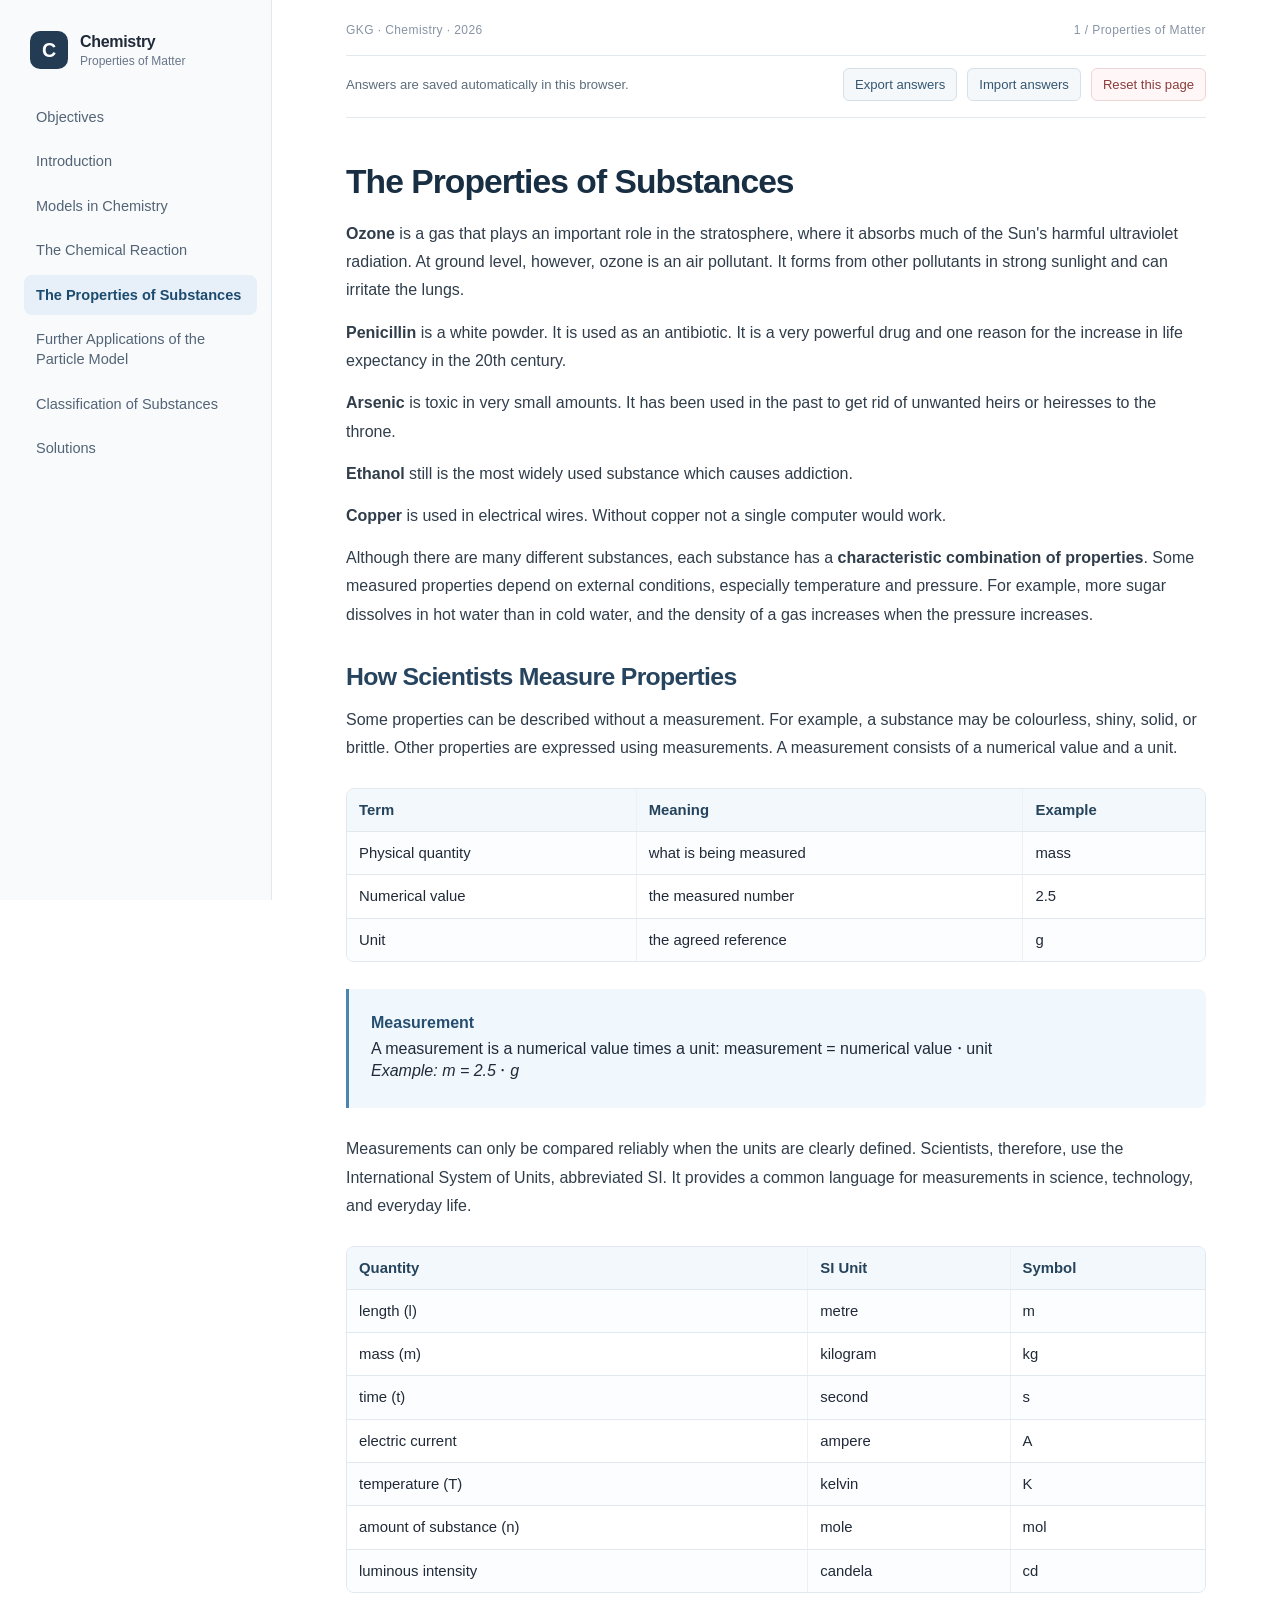
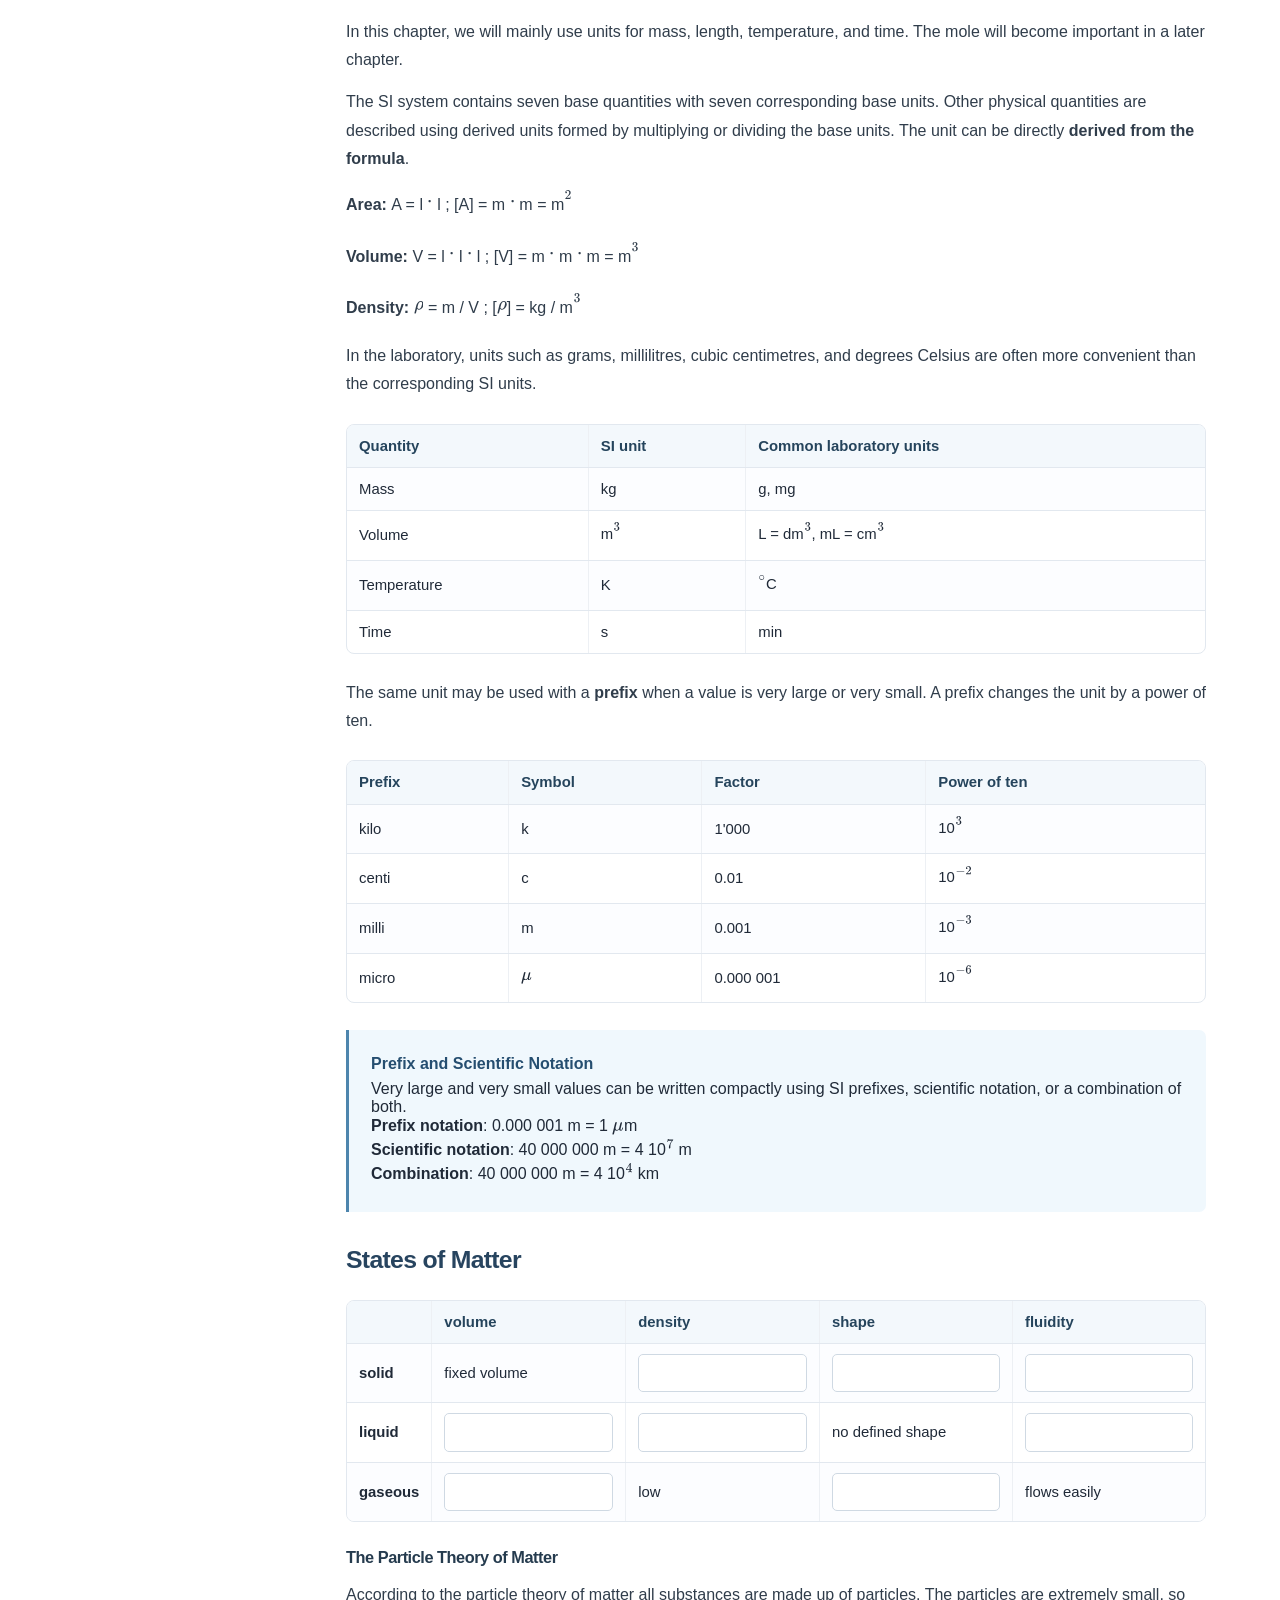
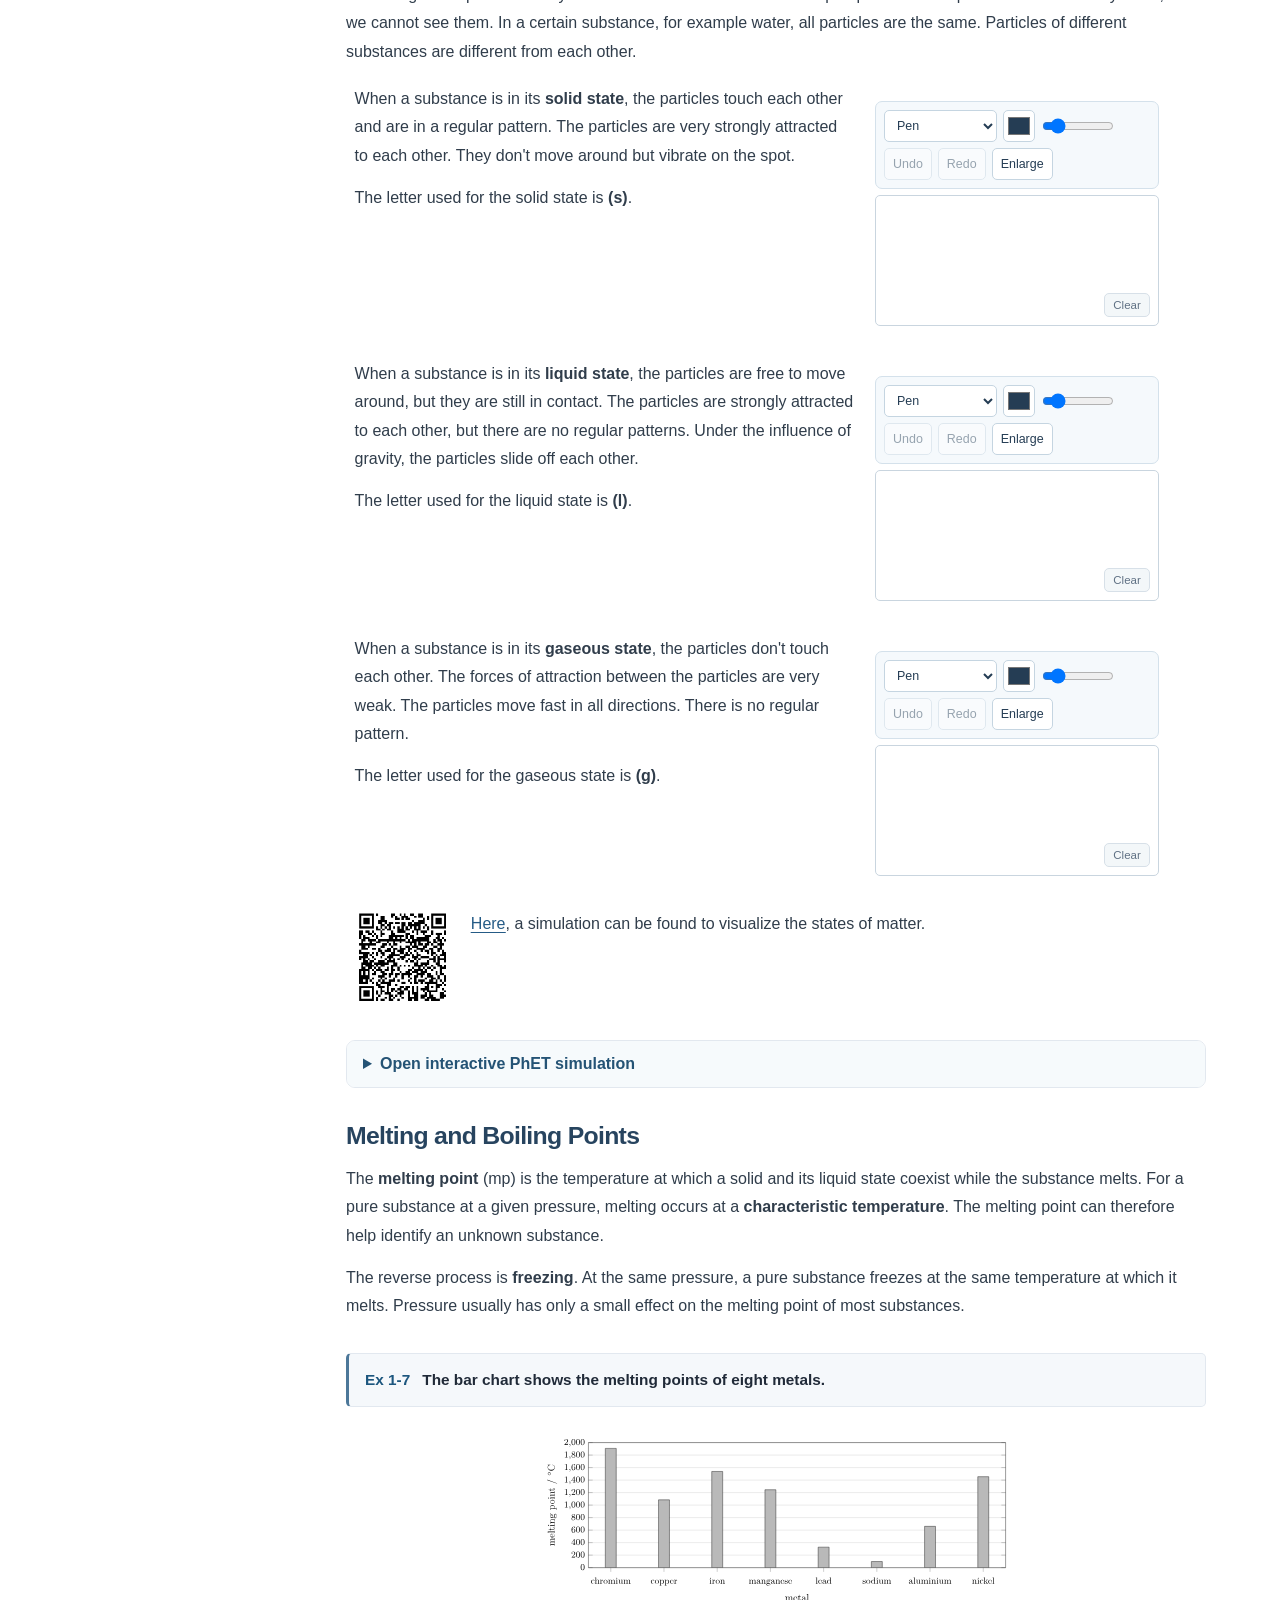
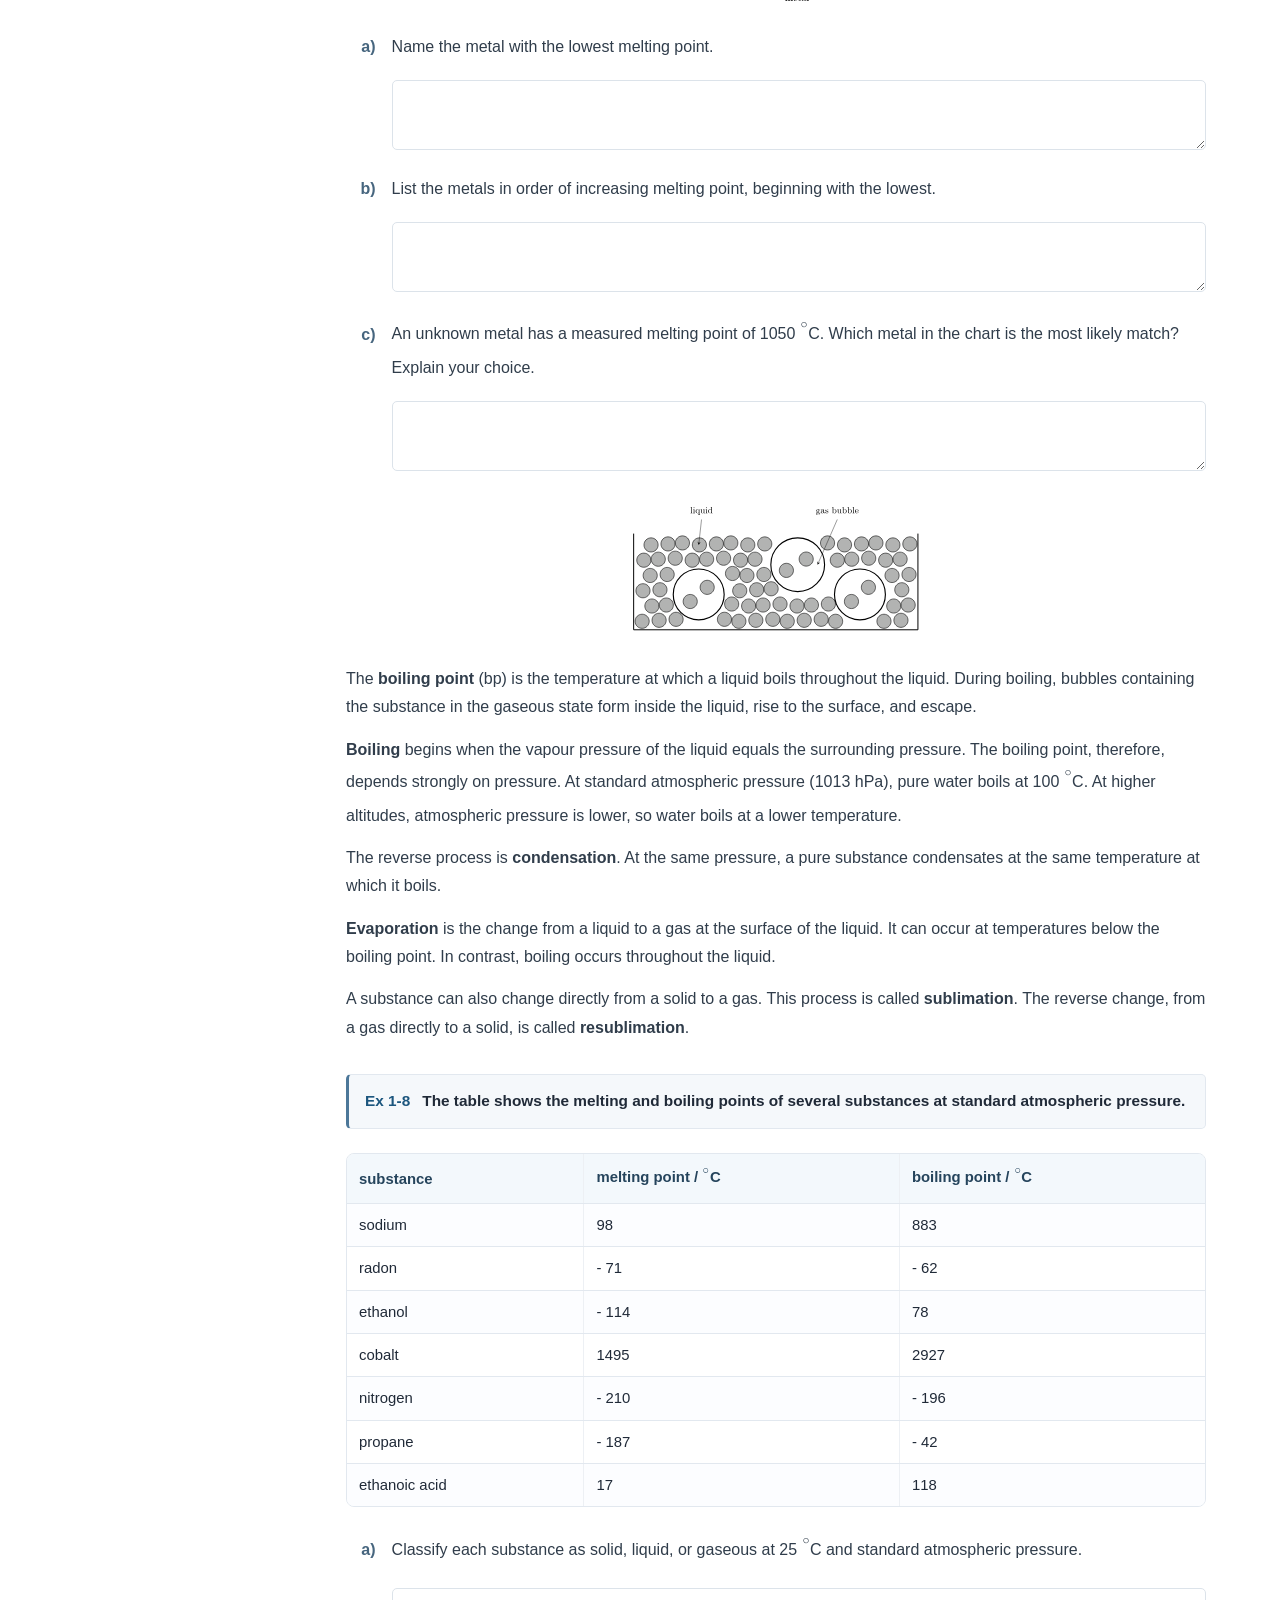
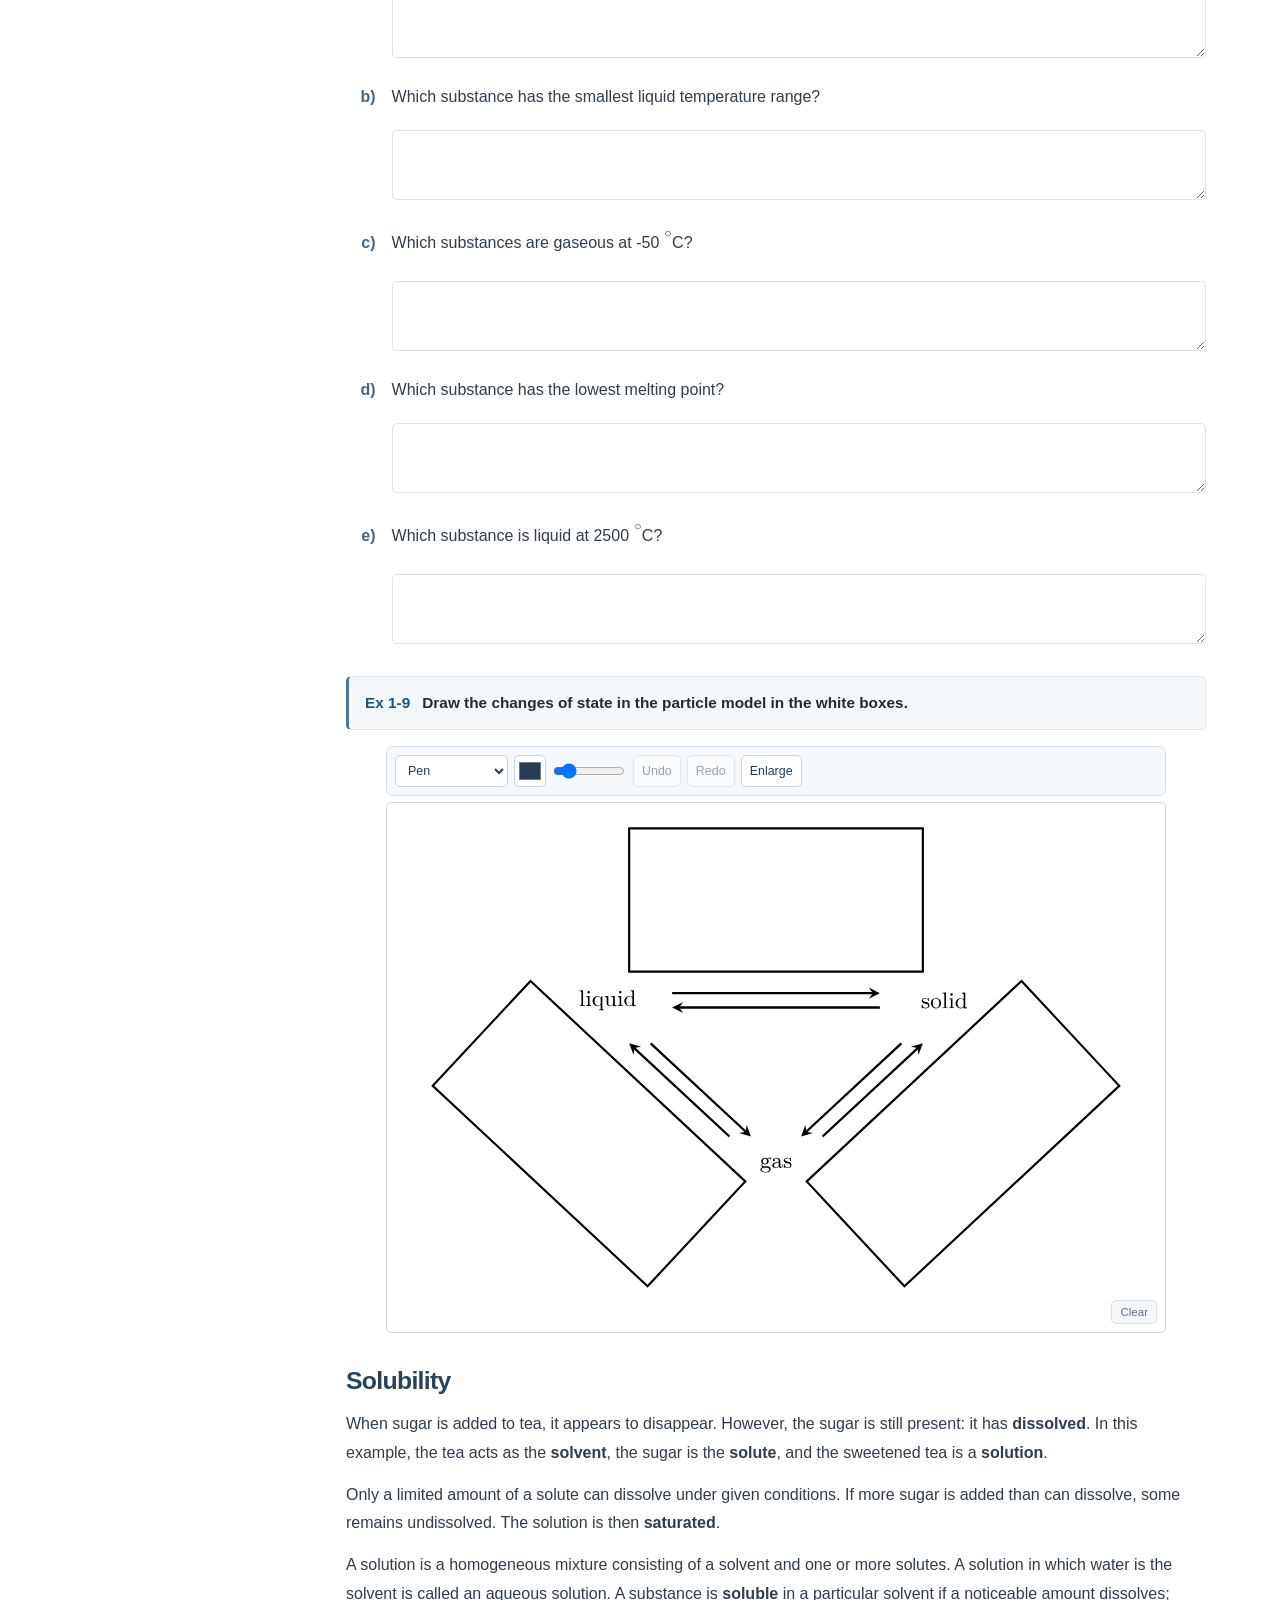
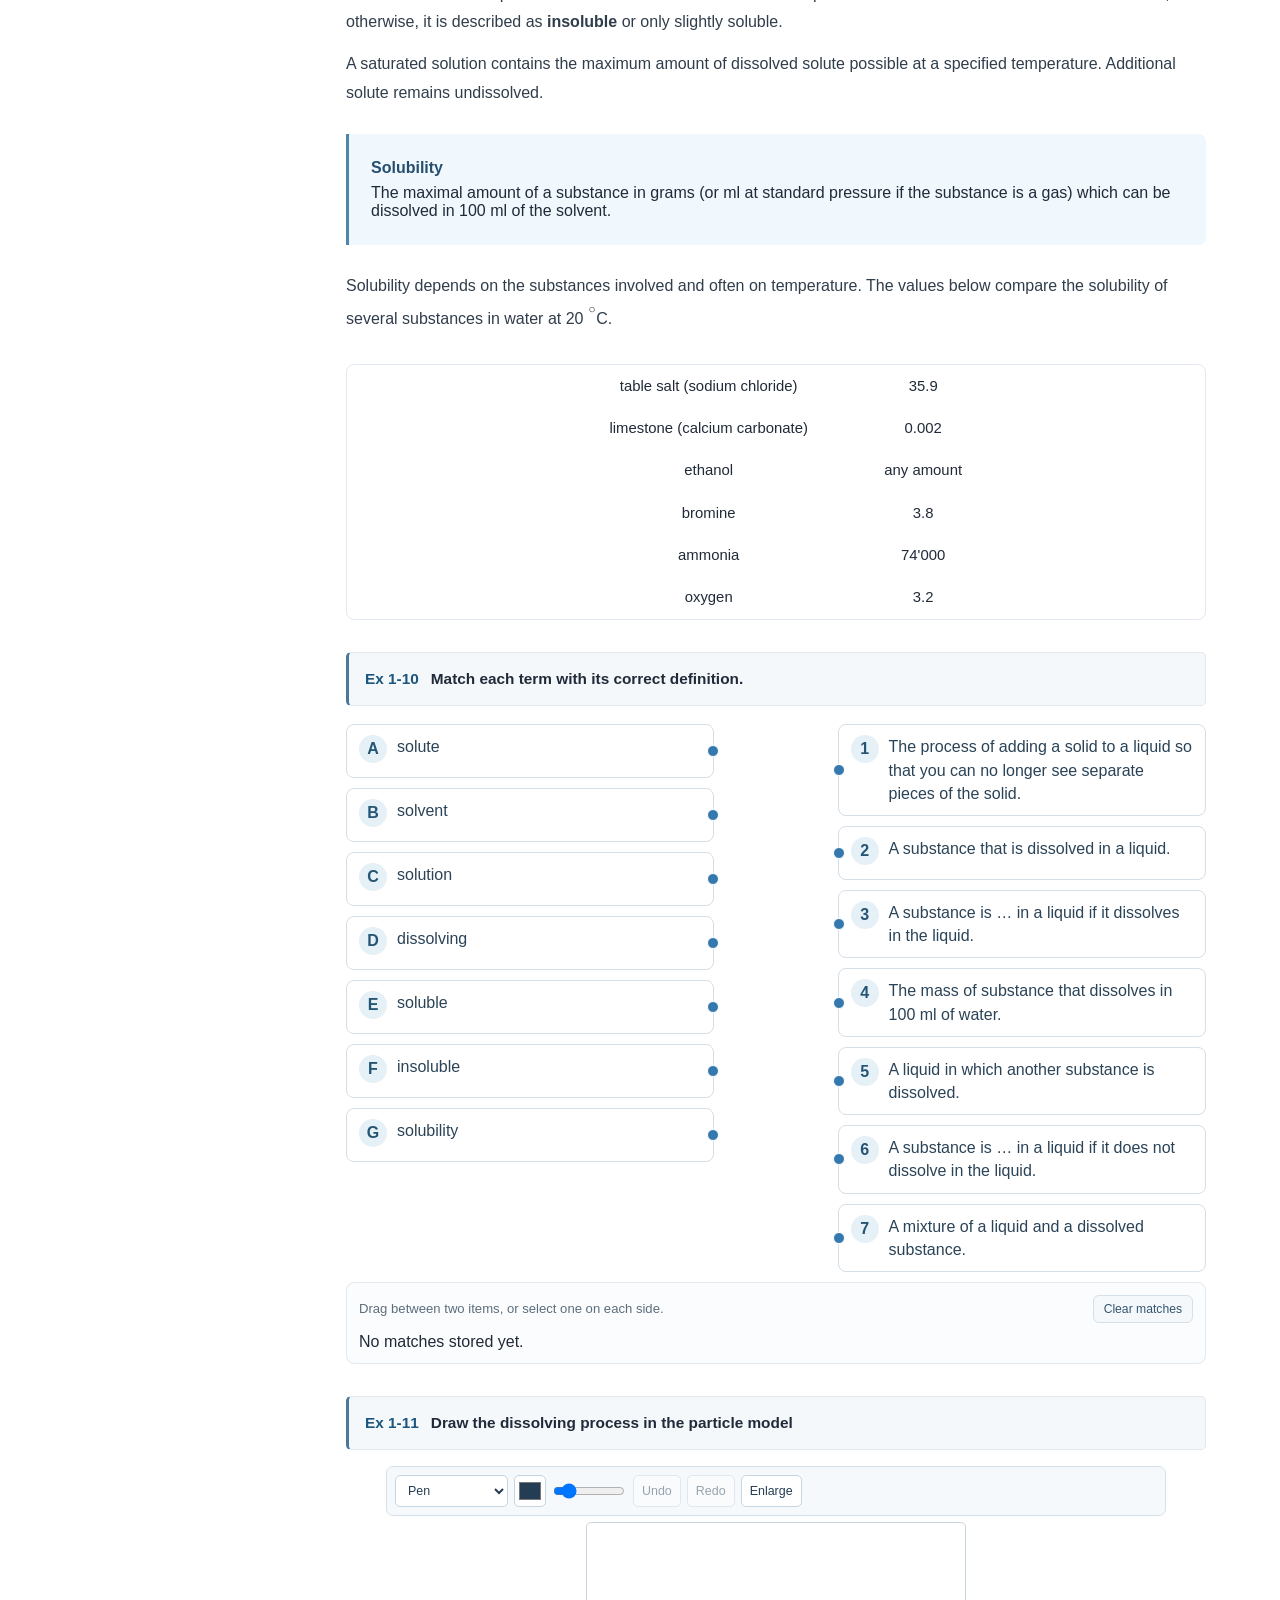
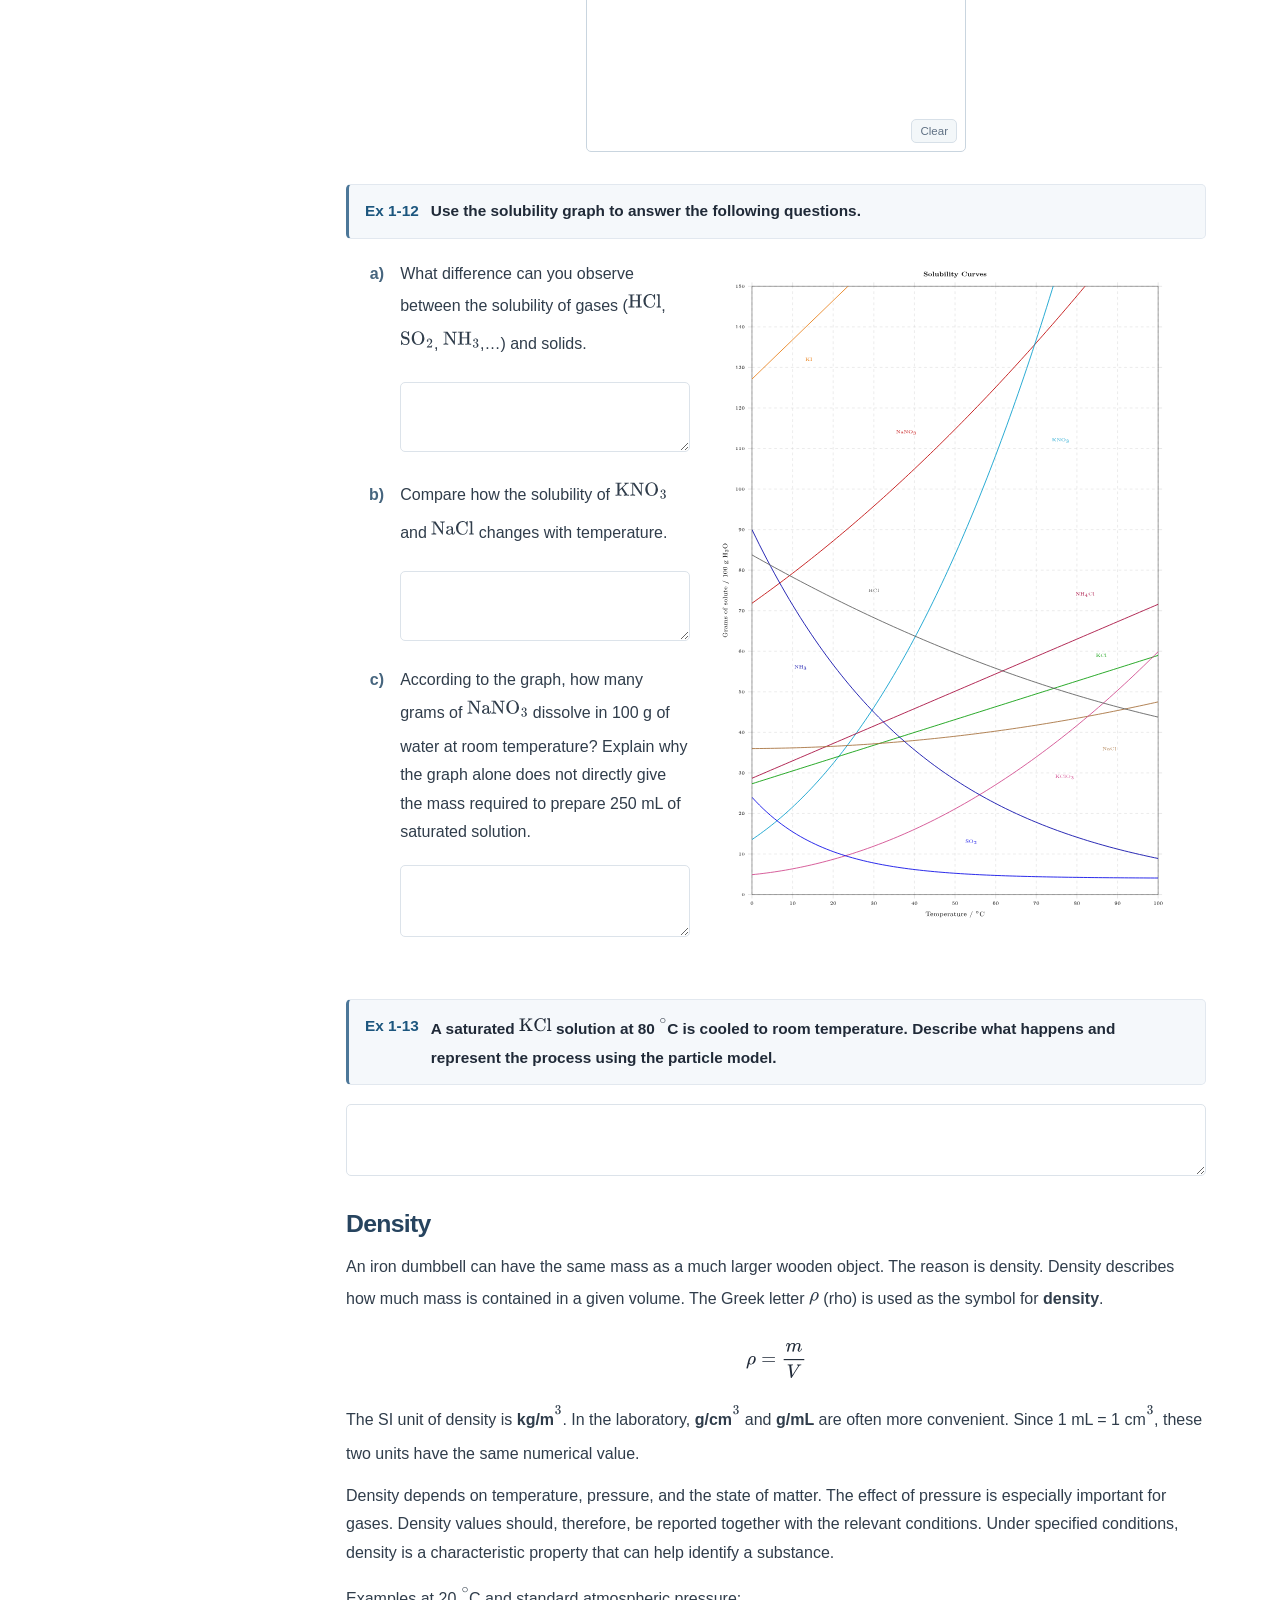
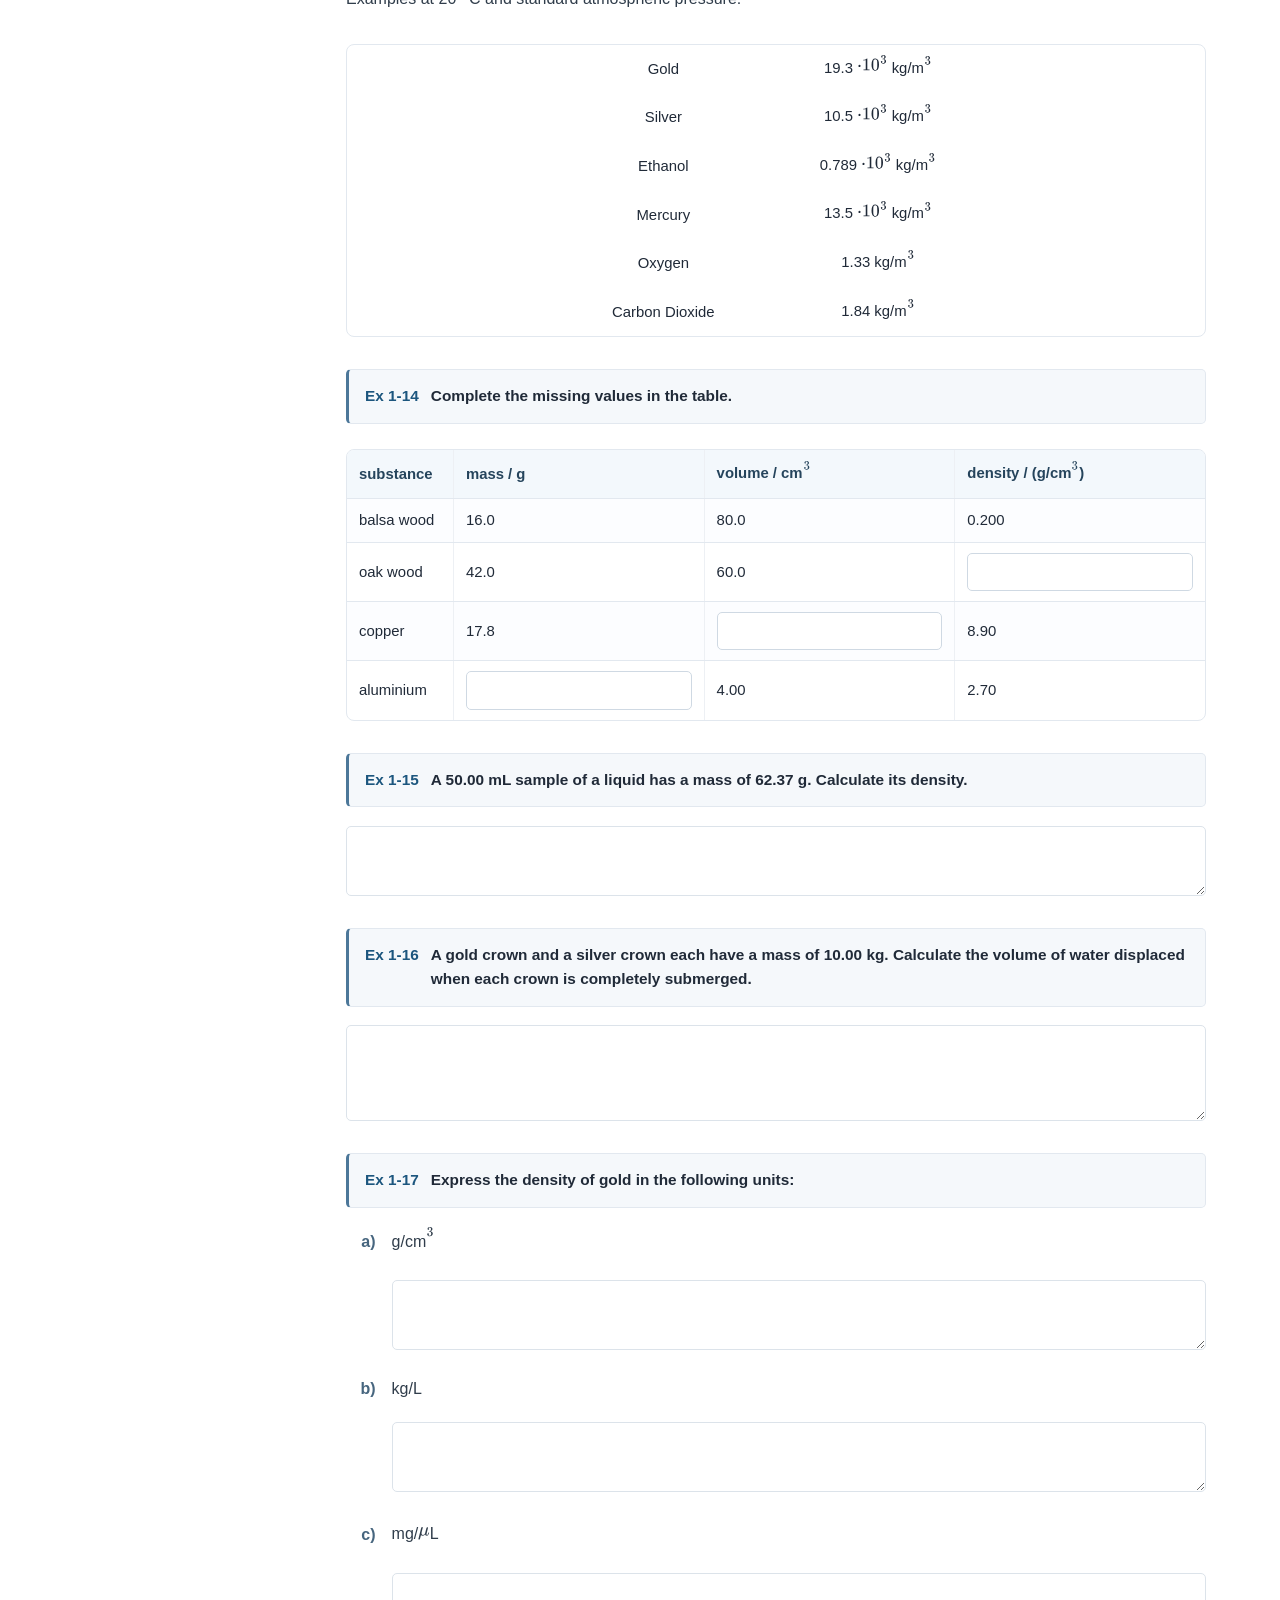
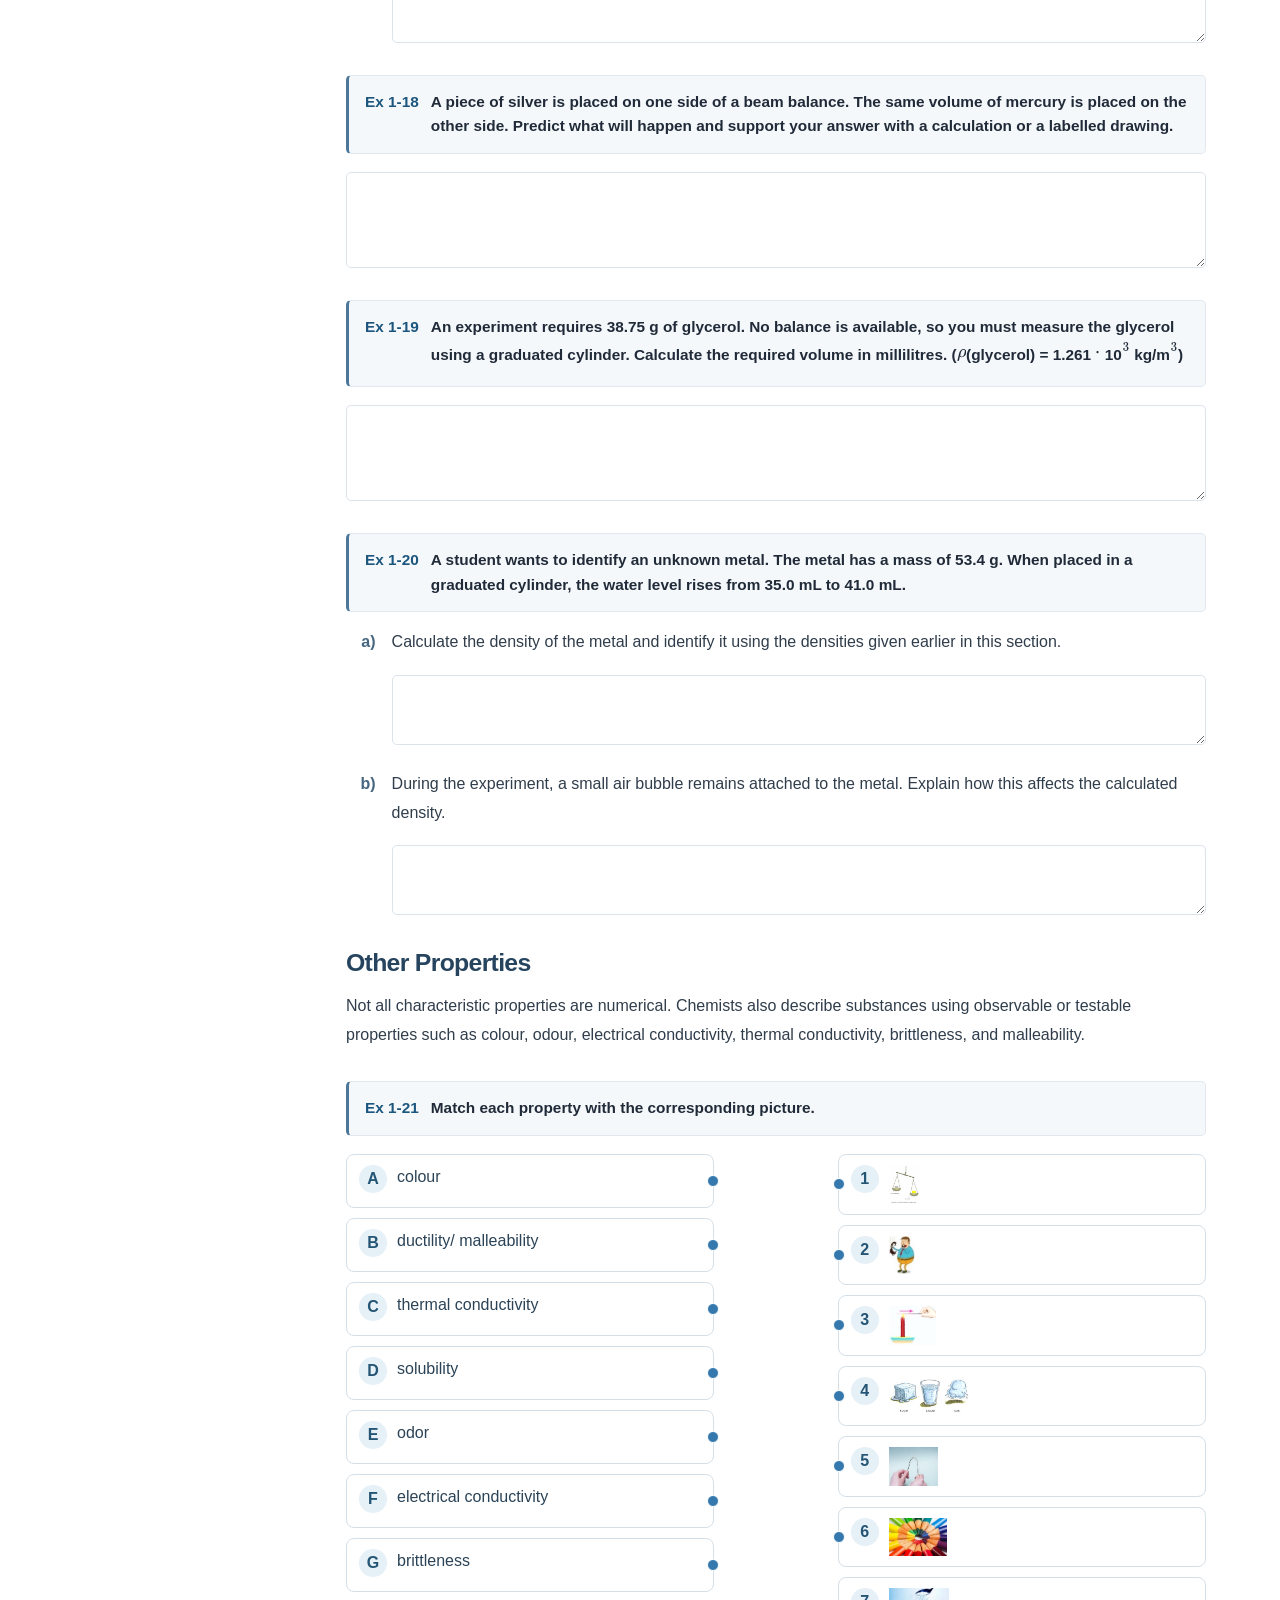
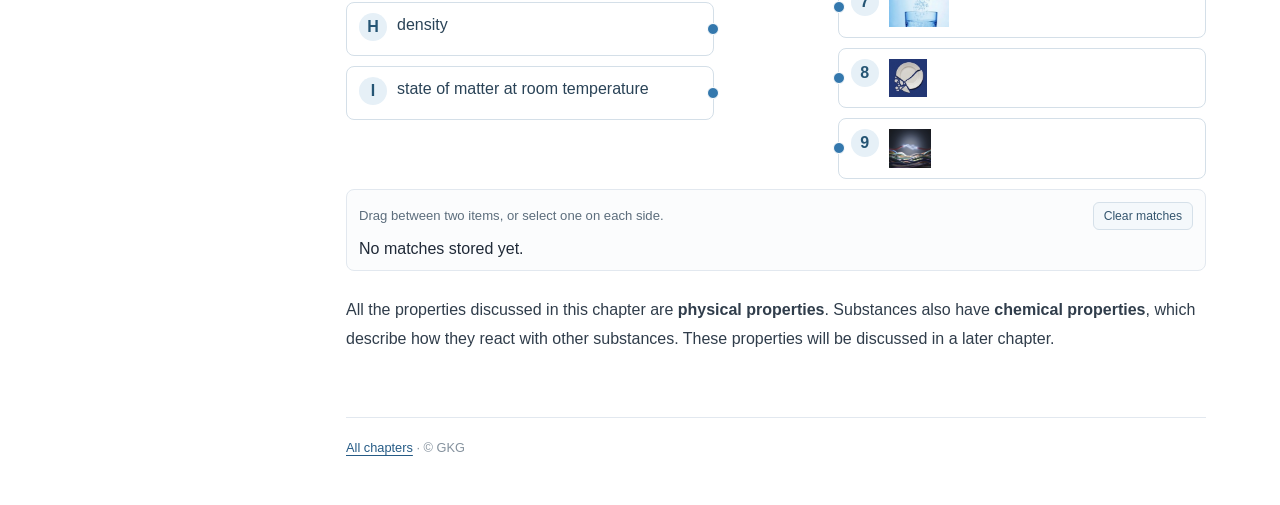
==== commit 044748da: "Apply continuous exercise numbering in 04_properties.html" ====
--- a/chapters/04_properties.html
+++ b/chapters/04_properties.html
@@ -60,8 +60,7 @@
 <h2 id="h-29-04_properties" class="level-2">Melting and Boiling Points</h2>
 <p>The <strong>melting point</strong> (mp) is the temperature at which a solid and its liquid state coexist while the substance melts. For a pure substance at a given pressure, melting occurs at a <strong>characteristic temperature</strong>. The melting point can therefore help identify an unknown substance.</p>
 <p>The reverse process is <strong>freezing</strong>. At the same pressure, a pure substance freezes at the same temperature at which it melts. Pressure usually has only a small effect on the melting point of most substances.</p>
-<section class="exercise" id="ex-ssdfsd"><div class="exercise-title"><span class="exercise-number">Ex 1-7</span><div>sdvfsdf</div></div></section>
-<section class="exercise" id="ex-bar-chart"><div class="exercise-title"><span class="exercise-number">Ex 1-8</span><div>The bar chart shows the melting points of eight metals.</div></div></section>
+<section class="exercise" id="ex-bar-chart"><div class="exercise-title"><span class="exercise-number">Ex 1-7</span><div>The bar chart shows the melting points of eight metals.</div></div></section>
 <figure class="diagram"><img src="../assets/diagrams/MetalBarChart.svg" alt="" loading="lazy"></figure>
 <ol class="exercise-parts" type="a"><li><p>Name the metal with the lowest melting point.</p>
 <textarea class="answer-space" aria-label="Answer area" style="min-height:50px" spellcheck="false"></textarea></li>
@@ -75,7 +74,7 @@
 <p>The reverse process is <strong>condensation</strong>. At the same pressure, a pure substance condensates at the same temperature at which it boils.</p>
 <p><strong>Evaporation</strong> is the change from a liquid to a gas at the surface of the liquid. It can occur at temperatures below the boiling point. In contrast, boiling occurs throughout the liquid.</p>
 <p>A substance can also change directly from a solid to a gas. This process is called <strong>sublimation</strong>. The reverse change, from a gas directly to a solid, is called <strong>resublimation</strong>.</p>
-<section class="exercise" id="ex-mp-table"><div class="exercise-title"><span class="exercise-number">Ex 1-9</span><div><strong>The table shows the melting and boiling points of several substances at standard atmospheric pressure.</strong></div></div></section>
+<section class="exercise" id="ex-mp-table"><div class="exercise-title"><span class="exercise-number">Ex 1-8</span><div><strong>The table shows the melting and boiling points of several substances at standard atmospheric pressure.</strong></div></div></section>
 <div class="table-scroll"><table class="content-table"><tr><th>substance</th><th>melting point / <span class="math-static" data-tex="^{\circ}"><mjx-container class="MathJax" jax="SVG"><svg aria-label="^{\circ}" style="vertical-align: 0;" xmlns="http://www.w3.org/2000/svg" width="0.988ex" height="1.532ex" role="img" focusable="false" viewBox="0 -677 436.6 677"><g stroke="currentColor" fill="currentColor" stroke-width="0" transform="scale(1,-1)"><g data-mml-node="math"><g data-mml-node="msup"><g data-mml-node="mi"></g><g data-mml-node="TeXAtom" transform="translate(33,363) scale(0.707)" data-mjx-texclass="ORD"><g data-mml-node="mo"><path data-c="2218" d="M55 251Q55 328 112 386T249 444T386 388T444 249Q444 171 388 113T250 55Q170 55 113 112T55 251ZM245 403Q188 403 142 361T96 250Q96 183 141 140T250 96Q284 96 313 109T354 135T375 160Q403 197 403 250Q403 313 360 358T245 403Z"></path></g></g></g></g></g></svg></mjx-container></span>C</th><th>boiling point / <span class="math-static" data-tex="^{\circ}"><mjx-container class="MathJax" jax="SVG"><svg aria-label="^{\circ}" style="vertical-align: 0;" xmlns="http://www.w3.org/2000/svg" width="0.988ex" height="1.532ex" role="img" focusable="false" viewBox="0 -677 436.6 677"><g stroke="currentColor" fill="currentColor" stroke-width="0" transform="scale(1,-1)"><g data-mml-node="math"><g data-mml-node="msup"><g data-mml-node="mi"></g><g data-mml-node="TeXAtom" transform="translate(33,363) scale(0.707)" data-mjx-texclass="ORD"><g data-mml-node="mo"><path data-c="2218" d="M55 251Q55 328 112 386T249 444T386 388T444 249Q444 171 388 113T250 55Q170 55 113 112T55 251ZM245 403Q188 403 142 361T96 250Q96 183 141 140T250 96Q284 96 313 109T354 135T375 160Q403 197 403 250Q403 313 360 358T245 403Z"></path></g></g></g></g></g></svg></mjx-container></span>C</th></tr>
 <tr><td>sodium</td><td>98</td><td>883</td></tr>
 <tr><td>radon</td><td>- 71</td><td>- 62</td></tr>
@@ -94,7 +93,7 @@
 <textarea class="answer-space" aria-label="Answer area" style="min-height:50px" spellcheck="false"></textarea></li>
 <li><p>Which substance is liquid at 2500 <span class="math-static" data-tex="^{\circ}"><mjx-container class="MathJax" jax="SVG"><svg aria-label="^{\circ}" style="vertical-align: 0;" xmlns="http://www.w3.org/2000/svg" width="0.988ex" height="1.532ex" role="img" focusable="false" viewBox="0 -677 436.6 677"><g stroke="currentColor" fill="currentColor" stroke-width="0" transform="scale(1,-1)"><g data-mml-node="math"><g data-mml-node="msup"><g data-mml-node="mi"></g><g data-mml-node="TeXAtom" transform="translate(33,363) scale(0.707)" data-mjx-texclass="ORD"><g data-mml-node="mo"><path data-c="2218" d="M55 251Q55 328 112 386T249 444T386 388T444 249Q444 171 388 113T250 55Q170 55 113 112T55 251ZM245 403Q188 403 142 361T96 250Q96 183 141 140T250 96Q284 96 313 109T354 135T375 160Q403 197 403 250Q403 313 360 358T245 403Z"></path></g></g></g></g></g></svg></mjx-container></span>C?</p>
 <textarea class="answer-space" aria-label="Answer area" style="min-height:50px" spellcheck="false"></textarea></li></ol>
-<section class="exercise" id="ex-number-10"><div class="exercise-title"><span class="exercise-number">Ex 1-10</span><div>Draw the changes of state in the particle model in the white boxes.</div></div></section>
+<section class="exercise" id="ex-number-10"><div class="exercise-title"><span class="exercise-number">Ex 1-9</span><div>Draw the changes of state in the particle model in the white boxes.</div></div></section>
 <div class="figure-area"><figure class="diagram"><img src="../assets/diagrams/StateChangesWorksheetFigure.svg" alt="" loading="lazy"></figure></div>
 <h2 id="h-30-04_properties" class="level-2">Solubility</h2>
 <p>When sugar is added to tea, it appears to disappear. However, the sugar is still present: it has <strong>dissolved</strong>. In this example, the tea acts as the <strong>solvent</strong>, the sugar is the <strong>solute</strong>, and the sweetened tea is a <strong>solution</strong>.</p>
@@ -109,7 +108,7 @@
 <tr><td>bromine</td><td>3.8</td></tr>
 <tr><td>ammonia</td><td>74&#x27;000</td></tr>
 <tr><td>oxygen</td><td>3.2</td></tr></table></div></div>
-<section class="exercise" id="ex-sol-assign"><div class="exercise-title"><span class="exercise-number">Ex 1-11</span><div><strong>Match each term with its correct definition.</strong></div></div></section>
+<section class="exercise" id="ex-sol-assign"><div class="exercise-title"><span class="exercise-number">Ex 1-10</span><div><strong>Match each term with its correct definition.</strong></div></div></section>
 <div class="table-scroll"><table class="content-table"><tr><td>A</td><td>solute</td><td></td><td>1</td><td>The process of adding a solid to a liquid so that you can no longer see separate pieces of the solid.</td></tr>
 <tr><td>B</td><td>solvent</td><td></td><td>2</td><td>A substance that is dissolved in a liquid.</td></tr>
 <tr><td>C</td><td>solution</td><td></td><td>3</td><td>A substance is … in a liquid if it dissolves in the liquid.</td></tr>
@@ -117,9 +116,9 @@
 <tr><td>E</td><td>soluble</td><td></td><td>5</td><td>A liquid in which another substance is dissolved.</td></tr>
 <tr><td>F</td><td>insoluble</td><td></td><td>6</td><td>A substance is … in a liquid if it does not dissolve in the liquid.</td></tr>
 <tr><td>G</td><td>solubility</td><td></td><td>7</td><td>A mixture of a liquid and a dissolved substance.</td></tr></table></div>
-<section class="exercise" id="ex-number-12"><div class="exercise-title"><span class="exercise-number">Ex 1-12</span><div>Draw the dissolving process in the particle model</div></div></section>
+<section class="exercise" id="ex-number-12"><div class="exercise-title"><span class="exercise-number">Ex 1-11</span><div>Draw the dissolving process in the particle model</div></div></section>
 <textarea class="answer-space" aria-label="Answer area" style="min-height:120px" spellcheck="false"></textarea>
-<section class="exercise" id="ex-sol-graph"><div class="exercise-title"><span class="exercise-number">Ex 1-13</span><div><strong>Use the solubility graph to answer the following questions.</strong></div></div></section>
+<section class="exercise" id="ex-sol-graph"><div class="exercise-title"><span class="exercise-number">Ex 1-12</span><div><strong>Use the solubility graph to answer the following questions.</strong></div></div></section>
 <div class="mini" style="--mini-width:55.0%"><ol class="exercise-parts" type="a"><li><p>What difference can you observe between the solubility of gases (<span class="math-static" data-tex="\ce{HCl}"><mjx-container class="MathJax" jax="SVG"><svg aria-label="\ce{HCl}" style="vertical-align: -0.048ex;" xmlns="http://www.w3.org/2000/svg" width="3.959ex" height="1.643ex" role="img" focusable="false" viewBox="0 -705 1750 726"><g stroke="currentColor" fill="currentColor" stroke-width="0" transform="scale(1,-1)"><g data-mml-node="math"><g data-mml-node="TeXAtom" data-mjx-texclass="ORD"><g data-mml-node="TeXAtom" data-mjx-texclass="ORD"><g data-mml-node="mi"><path data-c="48" d="M128 622Q121 629 117 631T101 634T58 637H25V683H36Q57 680 180 680Q315 680 324 683H335V637H302Q262 636 251 634T233 622L232 500V378H517V622Q510 629 506 631T490 634T447 637H414V683H425Q446 680 569 680Q704 680 713 683H724V637H691Q651 636 640 634T622 622V61Q628 51 639 49T691 46H724V0H713Q692 3 569 3Q434 3 425 0H414V46H447Q489 47 498 49T517 61V332H232V197L233 61Q239 51 250 49T302 46H335V0H324Q303 3 180 3Q45 3 36 0H25V46H58Q100 47 109 49T128 61V622Z"></path><path data-c="43" d="M56 342Q56 428 89 500T174 615T283 681T391 705Q394 705 400 705T408 704Q499 704 569 636L582 624L612 663Q639 700 643 704Q644 704 647 704T653 705H657Q660 705 666 699V419L660 413H626Q620 419 619 430Q610 512 571 572T476 651Q457 658 426 658Q322 658 252 588Q173 509 173 342Q173 221 211 151Q232 111 263 84T328 45T384 29T428 24Q517 24 571 93T626 244Q626 251 632 257H660L666 251V236Q661 133 590 56T403 -21Q262 -21 159 83T56 342Z" transform="translate(750,0)"></path><path data-c="6C" d="M42 46H56Q95 46 103 60V68Q103 77 103 91T103 124T104 167T104 217T104 272T104 329Q104 366 104 407T104 482T104 542T103 586T103 603Q100 622 89 628T44 637H26V660Q26 683 28 683L38 684Q48 685 67 686T104 688Q121 689 141 690T171 693T182 694H185V379Q185 62 186 60Q190 52 198 49Q219 46 247 46H263V0H255L232 1Q209 2 183 2T145 3T107 3T57 1L34 0H26V46H42Z" transform="translate(1472,0)"></path></g></g></g></g></g></svg></mjx-container></span>, <span class="math-static" data-tex="\ce{SO2}"><mjx-container class="MathJax" jax="SVG"><svg aria-label="\ce{SO2}" style="vertical-align: -0.339ex;" xmlns="http://www.w3.org/2000/svg" width="4.006ex" height="1.959ex" role="img" focusable="false" viewBox="0 -716 1770.6 866"><g stroke="currentColor" fill="currentColor" stroke-width="0" transform="scale(1,-1)"><g data-mml-node="math"><g data-mml-node="TeXAtom" data-mjx-texclass="ORD"><g data-mml-node="TeXAtom" data-mjx-texclass="ORD"><g data-mml-node="mi"><path data-c="53" d="M55 507Q55 590 112 647T243 704H257Q342 704 405 641L426 672Q431 679 436 687T446 700L449 704Q450 704 453 704T459 705H463Q466 705 472 699V462L466 456H448Q437 456 435 459T430 479Q413 605 329 646Q292 662 254 662Q201 662 168 626T135 542Q135 508 152 480T200 435Q210 431 286 412T370 389Q427 367 463 314T500 191Q500 110 448 45T301 -21Q245 -21 201 -4T140 27L122 41Q118 36 107 21T87 -7T78 -21Q76 -22 68 -22H64Q61 -22 55 -16V101Q55 220 56 222Q58 227 76 227H89Q95 221 95 214Q95 182 105 151T139 90T205 42T305 24Q352 24 386 62T420 155Q420 198 398 233T340 281Q284 295 266 300Q261 301 239 306T206 314T174 325T141 343T112 367T85 402Q55 451 55 507Z"></path><path data-c="4F" d="M56 340Q56 423 86 494T164 610T270 680T388 705Q521 705 621 601T722 341Q722 260 693 191T617 75T510 4T388 -22T267 3T160 74T85 189T56 340ZM467 647Q426 665 388 665Q360 665 331 654T269 620T213 549T179 439Q174 411 174 354Q174 144 277 61Q327 20 385 20H389H391Q474 20 537 99Q603 188 603 354Q603 411 598 439Q577 592 467 647Z" transform="translate(556,0)"></path></g></g><g data-mml-node="msub" transform="translate(1334,0)"><g data-mml-node="TeXAtom" data-mjx-texclass="ORD"><g data-mml-node="TeXAtom" data-mjx-texclass="ORD"><g data-mml-node="mpadded"><g data-mml-node="mphantom"></g></g></g></g><g data-mml-node="TeXAtom" transform="translate(33,-150) scale(0.707)" data-mjx-texclass="ORD"><g data-mml-node="TeXAtom" data-mjx-texclass="ORD"><g data-mml-node="mpadded"><g data-mml-node="mn"><path data-c="32" d="M109 429Q82 429 66 447T50 491Q50 562 103 614T235 666Q326 666 387 610T449 465Q449 422 429 383T381 315T301 241Q265 210 201 149L142 93L218 92Q375 92 385 97Q392 99 409 186V189H449V186Q448 183 436 95T421 3V0H50V19V31Q50 38 56 46T86 81Q115 113 136 137Q145 147 170 174T204 211T233 244T261 278T284 308T305 340T320 369T333 401T340 431T343 464Q343 527 309 573T212 619Q179 619 154 602T119 569T109 550Q109 549 114 549Q132 549 151 535T170 489Q170 464 154 447T109 429Z"></path></g></g></g></g></g></g></g></g></svg></mjx-container></span>, <span class="math-static" data-tex="\ce{NH3}"><mjx-container class="MathJax" jax="SVG"><svg aria-label="\ce{NH3}" style="vertical-align: -0.375ex;" xmlns="http://www.w3.org/2000/svg" width="4.381ex" height="1.994ex" role="img" focusable="false" viewBox="0 -716 1936.6 881.6"><g stroke="currentColor" fill="currentColor" stroke-width="0" transform="scale(1,-1)"><g data-mml-node="math"><g data-mml-node="TeXAtom" data-mjx-texclass="ORD"><g data-mml-node="TeXAtom" data-mjx-texclass="ORD"><g data-mml-node="mi"><path data-c="4E" d="M42 46Q74 48 94 56T118 69T128 86V634H124Q114 637 52 637H25V683H232L235 680Q237 679 322 554T493 303L578 178V598Q572 608 568 613T544 627T492 637H475V683H483Q498 680 600 680Q706 680 715 683H724V637H707Q634 633 622 598L621 302V6L614 0H600Q585 0 582 3T481 150T282 443T171 605V345L172 86Q183 50 257 46H274V0H265Q250 3 150 3Q48 3 33 0H25V46H42Z"></path><path data-c="48" d="M128 622Q121 629 117 631T101 634T58 637H25V683H36Q57 680 180 680Q315 680 324 683H335V637H302Q262 636 251 634T233 622L232 500V378H517V622Q510 629 506 631T490 634T447 637H414V683H425Q446 680 569 680Q704 680 713 683H724V637H691Q651 636 640 634T622 622V61Q628 51 639 49T691 46H724V0H713Q692 3 569 3Q434 3 425 0H414V46H447Q489 47 498 49T517 61V332H232V197L233 61Q239 51 250 49T302 46H335V0H324Q303 3 180 3Q45 3 36 0H25V46H58Q100 47 109 49T128 61V622Z" transform="translate(750,0)"></path></g></g><g data-mml-node="msub" transform="translate(1500,0)"><g data-mml-node="TeXAtom" data-mjx-texclass="ORD"><g data-mml-node="TeXAtom" data-mjx-texclass="ORD"><g data-mml-node="mpadded"><g data-mml-node="mphantom"></g></g></g></g><g data-mml-node="TeXAtom" transform="translate(33,-150) scale(0.707)" data-mjx-texclass="ORD"><g data-mml-node="TeXAtom" data-mjx-texclass="ORD"><g data-mml-node="mpadded"><g data-mml-node="mn"><path data-c="33" d="M127 463Q100 463 85 480T69 524Q69 579 117 622T233 665Q268 665 277 664Q351 652 390 611T430 522Q430 470 396 421T302 350L299 348Q299 347 308 345T337 336T375 315Q457 262 457 175Q457 96 395 37T238 -22Q158 -22 100 21T42 130Q42 158 60 175T105 193Q133 193 151 175T169 130Q169 119 166 110T159 94T148 82T136 74T126 70T118 67L114 66Q165 21 238 21Q293 21 321 74Q338 107 338 175V195Q338 290 274 322Q259 328 213 329L171 330L168 332Q166 335 166 348Q166 366 174 366Q202 366 232 371Q266 376 294 413T322 525V533Q322 590 287 612Q265 626 240 626Q208 626 181 615T143 592T132 580H135Q138 579 143 578T153 573T165 566T175 555T183 540T186 520Q186 498 172 481T127 463Z"></path></g></g></g></g></g></g></g></g></svg></mjx-container></span>,…) and solids.</p>
 <textarea class="answer-space" aria-label="Answer area" style="min-height:50px" spellcheck="false"></textarea></li>
 <li><p>Compare how the solubility of <span class="math-static" data-tex="\ce{KNO3}"><mjx-container class="MathJax" jax="SVG"><svg aria-label="\ce{KNO3}" style="vertical-align: -0.375ex;" xmlns="http://www.w3.org/2000/svg" width="6.205ex" height="1.994ex" role="img" focusable="false" viewBox="0 -716 2742.6 881.6"><g stroke="currentColor" fill="currentColor" stroke-width="0" transform="scale(1,-1)"><g data-mml-node="math"><g data-mml-node="TeXAtom" data-mjx-texclass="ORD"><g data-mml-node="TeXAtom" data-mjx-texclass="ORD"><g data-mml-node="mi"><path data-c="4B" d="M128 622Q121 629 117 631T101 634T58 637H25V683H36Q57 680 180 680Q315 680 324 683H335V637H313Q235 637 233 620Q232 618 232 462L233 307L379 449Q425 494 479 546Q518 584 524 591T531 607V608Q531 630 503 636Q501 636 498 636T493 637H489V683H499Q517 680 630 680Q704 680 716 683H722V637H708Q633 633 589 597Q584 592 495 506T406 419T515 254T631 80Q644 60 662 54T715 46H736V0H728Q719 3 615 3Q493 3 472 0H461V46H469Q515 46 515 72Q515 78 512 84L336 351Q332 348 278 296L232 251V156Q232 62 235 58Q243 47 302 46H335V0H324Q303 3 180 3Q45 3 36 0H25V46H58Q100 47 109 49T128 61V622Z"></path><path data-c="4E" d="M42 46Q74 48 94 56T118 69T128 86V634H124Q114 637 52 637H25V683H232L235 680Q237 679 322 554T493 303L578 178V598Q572 608 568 613T544 627T492 637H475V683H483Q498 680 600 680Q706 680 715 683H724V637H707Q634 633 622 598L621 302V6L614 0H600Q585 0 582 3T481 150T282 443T171 605V345L172 86Q183 50 257 46H274V0H265Q250 3 150 3Q48 3 33 0H25V46H42Z" transform="translate(778,0)"></path><path data-c="4F" d="M56 340Q56 423 86 494T164 610T270 680T388 705Q521 705 621 601T722 341Q722 260 693 191T617 75T510 4T388 -22T267 3T160 74T85 189T56 340ZM467 647Q426 665 388 665Q360 665 331 654T269 620T213 549T179 439Q174 411 174 354Q174 144 277 61Q327 20 385 20H389H391Q474 20 537 99Q603 188 603 354Q603 411 598 439Q577 592 467 647Z" transform="translate(1528,0)"></path></g></g><g data-mml-node="msub" transform="translate(2306,0)"><g data-mml-node="TeXAtom" data-mjx-texclass="ORD"><g data-mml-node="TeXAtom" data-mjx-texclass="ORD"><g data-mml-node="mpadded"><g data-mml-node="mphantom"></g></g></g></g><g data-mml-node="TeXAtom" transform="translate(33,-150) scale(0.707)" data-mjx-texclass="ORD"><g data-mml-node="TeXAtom" data-mjx-texclass="ORD"><g data-mml-node="mpadded"><g data-mml-node="mn"><path data-c="33" d="M127 463Q100 463 85 480T69 524Q69 579 117 622T233 665Q268 665 277 664Q351 652 390 611T430 522Q430 470 396 421T302 350L299 348Q299 347 308 345T337 336T375 315Q457 262 457 175Q457 96 395 37T238 -22Q158 -22 100 21T42 130Q42 158 60 175T105 193Q133 193 151 175T169 130Q169 119 166 110T159 94T148 82T136 74T126 70T118 67L114 66Q165 21 238 21Q293 21 321 74Q338 107 338 175V195Q338 290 274 322Q259 328 213 329L171 330L168 332Q166 335 166 348Q166 366 174 366Q202 366 232 371Q266 376 294 413T322 525V533Q322 590 287 612Q265 626 240 626Q208 626 181 615T143 592T132 580H135Q138 579 143 578T153 573T165 566T175 555T183 540T186 520Q186 498 172 481T127 463Z"></path></g></g></g></g></g></g></g></g></svg></mjx-container></span> and <span class="math-static" data-tex="\ce{NaCl}"><mjx-container class="MathJax" jax="SVG"><svg aria-label="\ce{NaCl}" style="vertical-align: -0.048ex;" xmlns="http://www.w3.org/2000/svg" width="5.09ex" height="1.643ex" role="img" focusable="false" viewBox="0 -705 2250 726"><g stroke="currentColor" fill="currentColor" stroke-width="0" transform="scale(1,-1)"><g data-mml-node="math"><g data-mml-node="TeXAtom" data-mjx-texclass="ORD"><g data-mml-node="TeXAtom" data-mjx-texclass="ORD"><g data-mml-node="mi"><path data-c="4E" d="M42 46Q74 48 94 56T118 69T128 86V634H124Q114 637 52 637H25V683H232L235 680Q237 679 322 554T493 303L578 178V598Q572 608 568 613T544 627T492 637H475V683H483Q498 680 600 680Q706 680 715 683H724V637H707Q634 633 622 598L621 302V6L614 0H600Q585 0 582 3T481 150T282 443T171 605V345L172 86Q183 50 257 46H274V0H265Q250 3 150 3Q48 3 33 0H25V46H42Z"></path><path data-c="61" d="M137 305T115 305T78 320T63 359Q63 394 97 421T218 448Q291 448 336 416T396 340Q401 326 401 309T402 194V124Q402 76 407 58T428 40Q443 40 448 56T453 109V145H493V106Q492 66 490 59Q481 29 455 12T400 -6T353 12T329 54V58L327 55Q325 52 322 49T314 40T302 29T287 17T269 6T247 -2T221 -8T190 -11Q130 -11 82 20T34 107Q34 128 41 147T68 188T116 225T194 253T304 268H318V290Q318 324 312 340Q290 411 215 411Q197 411 181 410T156 406T148 403Q170 388 170 359Q170 334 154 320ZM126 106Q126 75 150 51T209 26Q247 26 276 49T315 109Q317 116 318 175Q318 233 317 233Q309 233 296 232T251 223T193 203T147 166T126 106Z" transform="translate(750,0)"></path><path data-c="43" d="M56 342Q56 428 89 500T174 615T283 681T391 705Q394 705 400 705T408 704Q499 704 569 636L582 624L612 663Q639 700 643 704Q644 704 647 704T653 705H657Q660 705 666 699V419L660 413H626Q620 419 619 430Q610 512 571 572T476 651Q457 658 426 658Q322 658 252 588Q173 509 173 342Q173 221 211 151Q232 111 263 84T328 45T384 29T428 24Q517 24 571 93T626 244Q626 251 632 257H660L666 251V236Q661 133 590 56T403 -21Q262 -21 159 83T56 342Z" transform="translate(1250,0)"></path><path data-c="6C" d="M42 46H56Q95 46 103 60V68Q103 77 103 91T103 124T104 167T104 217T104 272T104 329Q104 366 104 407T104 482T104 542T103 586T103 603Q100 622 89 628T44 637H26V660Q26 683 28 683L38 684Q48 685 67 686T104 688Q121 689 141 690T171 693T182 694H185V379Q185 62 186 60Q190 52 198 49Q219 46 247 46H263V0H255L232 1Q209 2 183 2T145 3T107 3T57 1L34 0H26V46H42Z" transform="translate(1972,0)"></path></g></g></g></g></g></svg></mjx-container></span> changes with temperature.</p>
@@ -127,7 +126,7 @@
 <li><p>According to the graph, how many grams of <span class="math-static" data-tex="\ce{NaNO3}"><mjx-container class="MathJax" jax="SVG"><svg aria-label="\ce{NaNO3}" style="vertical-align: -0.375ex;" xmlns="http://www.w3.org/2000/svg" width="7.273ex" height="1.994ex" role="img" focusable="false" viewBox="0 -716 3214.6 881.6"><g stroke="currentColor" fill="currentColor" stroke-width="0" transform="scale(1,-1)"><g data-mml-node="math"><g data-mml-node="TeXAtom" data-mjx-texclass="ORD"><g data-mml-node="TeXAtom" data-mjx-texclass="ORD"><g data-mml-node="mi"><path data-c="4E" d="M42 46Q74 48 94 56T118 69T128 86V634H124Q114 637 52 637H25V683H232L235 680Q237 679 322 554T493 303L578 178V598Q572 608 568 613T544 627T492 637H475V683H483Q498 680 600 680Q706 680 715 683H724V637H707Q634 633 622 598L621 302V6L614 0H600Q585 0 582 3T481 150T282 443T171 605V345L172 86Q183 50 257 46H274V0H265Q250 3 150 3Q48 3 33 0H25V46H42Z"></path><path data-c="61" d="M137 305T115 305T78 320T63 359Q63 394 97 421T218 448Q291 448 336 416T396 340Q401 326 401 309T402 194V124Q402 76 407 58T428 40Q443 40 448 56T453 109V145H493V106Q492 66 490 59Q481 29 455 12T400 -6T353 12T329 54V58L327 55Q325 52 322 49T314 40T302 29T287 17T269 6T247 -2T221 -8T190 -11Q130 -11 82 20T34 107Q34 128 41 147T68 188T116 225T194 253T304 268H318V290Q318 324 312 340Q290 411 215 411Q197 411 181 410T156 406T148 403Q170 388 170 359Q170 334 154 320ZM126 106Q126 75 150 51T209 26Q247 26 276 49T315 109Q317 116 318 175Q318 233 317 233Q309 233 296 232T251 223T193 203T147 166T126 106Z" transform="translate(750,0)"></path><path data-c="4E" d="M42 46Q74 48 94 56T118 69T128 86V634H124Q114 637 52 637H25V683H232L235 680Q237 679 322 554T493 303L578 178V598Q572 608 568 613T544 627T492 637H475V683H483Q498 680 600 680Q706 680 715 683H724V637H707Q634 633 622 598L621 302V6L614 0H600Q585 0 582 3T481 150T282 443T171 605V345L172 86Q183 50 257 46H274V0H265Q250 3 150 3Q48 3 33 0H25V46H42Z" transform="translate(1250,0)"></path><path data-c="4F" d="M56 340Q56 423 86 494T164 610T270 680T388 705Q521 705 621 601T722 341Q722 260 693 191T617 75T510 4T388 -22T267 3T160 74T85 189T56 340ZM467 647Q426 665 388 665Q360 665 331 654T269 620T213 549T179 439Q174 411 174 354Q174 144 277 61Q327 20 385 20H389H391Q474 20 537 99Q603 188 603 354Q603 411 598 439Q577 592 467 647Z" transform="translate(2000,0)"></path></g></g><g data-mml-node="msub" transform="translate(2778,0)"><g data-mml-node="TeXAtom" data-mjx-texclass="ORD"><g data-mml-node="TeXAtom" data-mjx-texclass="ORD"><g data-mml-node="mpadded"><g data-mml-node="mphantom"></g></g></g></g><g data-mml-node="TeXAtom" transform="translate(33,-150) scale(0.707)" data-mjx-texclass="ORD"><g data-mml-node="TeXAtom" data-mjx-texclass="ORD"><g data-mml-node="mpadded"><g data-mml-node="mn"><path data-c="33" d="M127 463Q100 463 85 480T69 524Q69 579 117 622T233 665Q268 665 277 664Q351 652 390 611T430 522Q430 470 396 421T302 350L299 348Q299 347 308 345T337 336T375 315Q457 262 457 175Q457 96 395 37T238 -22Q158 -22 100 21T42 130Q42 158 60 175T105 193Q133 193 151 175T169 130Q169 119 166 110T159 94T148 82T136 74T126 70T118 67L114 66Q165 21 238 21Q293 21 321 74Q338 107 338 175V195Q338 290 274 322Q259 328 213 329L171 330L168 332Q166 335 166 348Q166 366 174 366Q202 366 232 371Q266 376 294 413T322 525V533Q322 590 287 612Q265 626 240 626Q208 626 181 615T143 592T132 580H135Q138 579 143 578T153 573T165 566T175 555T183 540T186 520Q186 498 172 481T127 463Z"></path></g></g></g></g></g></g></g></g></svg></mjx-container></span> dissolve in 100 g of water at room temperature? Explain why the graph alone does not directly give the mass required to prepare 250 mL of saturated solution.</p>
 <textarea class="answer-space" aria-label="Answer area" style="min-height:72px" spellcheck="false"></textarea></li></ol></div>
 <div class="mini" style="--mini-width:42.0%"><figure class="diagram"><img src="../assets/diagrams/SolubilityCurvesFigure.svg" alt="" loading="lazy"></figure></div>
-<section class="exercise" id="ex-sol-sat"><div class="exercise-title"><span class="exercise-number">Ex 1-14</span><div><strong>A saturated <span class="math-static" data-tex="\ce{KCl}"><mjx-container class="MathJax" jax="SVG"><svg aria-label="\ce{KCl}" style="vertical-align: -0.048ex;" xmlns="http://www.w3.org/2000/svg" width="4.023ex" height="1.643ex" role="img" focusable="false" viewBox="0 -705 1778 726"><g stroke="currentColor" fill="currentColor" stroke-width="0" transform="scale(1,-1)"><g data-mml-node="math"><g data-mml-node="TeXAtom" data-mjx-texclass="ORD"><g data-mml-node="TeXAtom" data-mjx-texclass="ORD"><g data-mml-node="mi"><path data-c="4B" d="M128 622Q121 629 117 631T101 634T58 637H25V683H36Q57 680 180 680Q315 680 324 683H335V637H313Q235 637 233 620Q232 618 232 462L233 307L379 449Q425 494 479 546Q518 584 524 591T531 607V608Q531 630 503 636Q501 636 498 636T493 637H489V683H499Q517 680 630 680Q704 680 716 683H722V637H708Q633 633 589 597Q584 592 495 506T406 419T515 254T631 80Q644 60 662 54T715 46H736V0H728Q719 3 615 3Q493 3 472 0H461V46H469Q515 46 515 72Q515 78 512 84L336 351Q332 348 278 296L232 251V156Q232 62 235 58Q243 47 302 46H335V0H324Q303 3 180 3Q45 3 36 0H25V46H58Q100 47 109 49T128 61V622Z"></path><path data-c="43" d="M56 342Q56 428 89 500T174 615T283 681T391 705Q394 705 400 705T408 704Q499 704 569 636L582 624L612 663Q639 700 643 704Q644 704 647 704T653 705H657Q660 705 666 699V419L660 413H626Q620 419 619 430Q610 512 571 572T476 651Q457 658 426 658Q322 658 252 588Q173 509 173 342Q173 221 211 151Q232 111 263 84T328 45T384 29T428 24Q517 24 571 93T626 244Q626 251 632 257H660L666 251V236Q661 133 590 56T403 -21Q262 -21 159 83T56 342Z" transform="translate(778,0)"></path><path data-c="6C" d="M42 46H56Q95 46 103 60V68Q103 77 103 91T103 124T104 167T104 217T104 272T104 329Q104 366 104 407T104 482T104 542T103 586T103 603Q100 622 89 628T44 637H26V660Q26 683 28 683L38 684Q48 685 67 686T104 688Q121 689 141 690T171 693T182 694H185V379Q185 62 186 60Q190 52 198 49Q219 46 247 46H263V0H255L232 1Q209 2 183 2T145 3T107 3T57 1L34 0H26V46H42Z" transform="translate(1500,0)"></path></g></g></g></g></g></svg></mjx-container></span> solution at 80 <span class="math-static" data-tex="^{\circ}"><mjx-container class="MathJax" jax="SVG"><svg aria-label="^{\circ}" style="vertical-align: 0;" xmlns="http://www.w3.org/2000/svg" width="0.988ex" height="1.532ex" role="img" focusable="false" viewBox="0 -677 436.6 677"><g stroke="currentColor" fill="currentColor" stroke-width="0" transform="scale(1,-1)"><g data-mml-node="math"><g data-mml-node="msup"><g data-mml-node="mi"></g><g data-mml-node="TeXAtom" transform="translate(33,363) scale(0.707)" data-mjx-texclass="ORD"><g data-mml-node="mo"><path data-c="2218" d="M55 251Q55 328 112 386T249 444T386 388T444 249Q444 171 388 113T250 55Q170 55 113 112T55 251ZM245 403Q188 403 142 361T96 250Q96 183 141 140T250 96Q284 96 313 109T354 135T375 160Q403 197 403 250Q403 313 360 358T245 403Z"></path></g></g></g></g></g></svg></mjx-container></span>C is cooled to room temperature. Describe what happens and represent the process using the particle model.</strong></div></div></section>
+<section class="exercise" id="ex-sol-sat"><div class="exercise-title"><span class="exercise-number">Ex 1-13</span><div><strong>A saturated <span class="math-static" data-tex="\ce{KCl}"><mjx-container class="MathJax" jax="SVG"><svg aria-label="\ce{KCl}" style="vertical-align: -0.048ex;" xmlns="http://www.w3.org/2000/svg" width="4.023ex" height="1.643ex" role="img" focusable="false" viewBox="0 -705 1778 726"><g stroke="currentColor" fill="currentColor" stroke-width="0" transform="scale(1,-1)"><g data-mml-node="math"><g data-mml-node="TeXAtom" data-mjx-texclass="ORD"><g data-mml-node="TeXAtom" data-mjx-texclass="ORD"><g data-mml-node="mi"><path data-c="4B" d="M128 622Q121 629 117 631T101 634T58 637H25V683H36Q57 680 180 680Q315 680 324 683H335V637H313Q235 637 233 620Q232 618 232 462L233 307L379 449Q425 494 479 546Q518 584 524 591T531 607V608Q531 630 503 636Q501 636 498 636T493 637H489V683H499Q517 680 630 680Q704 680 716 683H722V637H708Q633 633 589 597Q584 592 495 506T406 419T515 254T631 80Q644 60 662 54T715 46H736V0H728Q719 3 615 3Q493 3 472 0H461V46H469Q515 46 515 72Q515 78 512 84L336 351Q332 348 278 296L232 251V156Q232 62 235 58Q243 47 302 46H335V0H324Q303 3 180 3Q45 3 36 0H25V46H58Q100 47 109 49T128 61V622Z"></path><path data-c="43" d="M56 342Q56 428 89 500T174 615T283 681T391 705Q394 705 400 705T408 704Q499 704 569 636L582 624L612 663Q639 700 643 704Q644 704 647 704T653 705H657Q660 705 666 699V419L660 413H626Q620 419 619 430Q610 512 571 572T476 651Q457 658 426 658Q322 658 252 588Q173 509 173 342Q173 221 211 151Q232 111 263 84T328 45T384 29T428 24Q517 24 571 93T626 244Q626 251 632 257H660L666 251V236Q661 133 590 56T403 -21Q262 -21 159 83T56 342Z" transform="translate(778,0)"></path><path data-c="6C" d="M42 46H56Q95 46 103 60V68Q103 77 103 91T103 124T104 167T104 217T104 272T104 329Q104 366 104 407T104 482T104 542T103 586T103 603Q100 622 89 628T44 637H26V660Q26 683 28 683L38 684Q48 685 67 686T104 688Q121 689 141 690T171 693T182 694H185V379Q185 62 186 60Q190 52 198 49Q219 46 247 46H263V0H255L232 1Q209 2 183 2T145 3T107 3T57 1L34 0H26V46H42Z" transform="translate(1500,0)"></path></g></g></g></g></g></svg></mjx-container></span> solution at 80 <span class="math-static" data-tex="^{\circ}"><mjx-container class="MathJax" jax="SVG"><svg aria-label="^{\circ}" style="vertical-align: 0;" xmlns="http://www.w3.org/2000/svg" width="0.988ex" height="1.532ex" role="img" focusable="false" viewBox="0 -677 436.6 677"><g stroke="currentColor" fill="currentColor" stroke-width="0" transform="scale(1,-1)"><g data-mml-node="math"><g data-mml-node="msup"><g data-mml-node="mi"></g><g data-mml-node="TeXAtom" transform="translate(33,363) scale(0.707)" data-mjx-texclass="ORD"><g data-mml-node="mo"><path data-c="2218" d="M55 251Q55 328 112 386T249 444T386 388T444 249Q444 171 388 113T250 55Q170 55 113 112T55 251ZM245 403Q188 403 142 361T96 250Q96 183 141 140T250 96Q284 96 313 109T354 135T375 160Q403 197 403 250Q403 313 360 358T245 403Z"></path></g></g></g></g></g></svg></mjx-container></span>C is cooled to room temperature. Describe what happens and represent the process using the particle model.</strong></div></div></section>
 <textarea class="answer-space" aria-label="Answer area" style="min-height:72px" spellcheck="false"></textarea>
 <h2 id="h-31-04_properties" class="level-2">Density</h2>
 <p>An iron dumbbell can have the same mass as a much larger wooden object. The reason is density. Density describes how much mass is contained in a given volume. The Greek letter <strong><span class="math-static" data-tex="\rho"><mjx-container class="MathJax" jax="SVG"><svg aria-label="\rho" style="vertical-align: -0.489ex;" xmlns="http://www.w3.org/2000/svg" width="1.17ex" height="1.489ex" role="img" focusable="false" viewBox="0 -442 517 658"><g stroke="currentColor" fill="currentColor" stroke-width="0" transform="scale(1,-1)"><g data-mml-node="math"><g data-mml-node="mi"><path data-c="1D70C" d="M58 -216Q25 -216 23 -186Q23 -176 73 26T127 234Q143 289 182 341Q252 427 341 441Q343 441 349 441T359 442Q432 442 471 394T510 276Q510 219 486 165T425 74T345 13T266 -10H255H248Q197 -10 165 35L160 41L133 -71Q108 -168 104 -181T92 -202Q76 -216 58 -216ZM424 322Q424 359 407 382T357 405Q322 405 287 376T231 300Q217 269 193 170L176 102Q193 26 260 26Q298 26 334 62Q367 92 389 158T418 266T424 322Z"></path></g></g></g></svg></mjx-container></span></strong> (rho) is used as the symbol for <strong>density</strong>.</p>
@@ -141,35 +140,35 @@
 <tr><td>Mercury</td><td>13.5 <span class="math-static" data-tex="\cdot 10^3"><mjx-container class="MathJax" jax="SVG"><svg aria-label="\cdot 10^3" style="vertical-align: -0.05ex;" xmlns="http://www.w3.org/2000/svg" width="3.879ex" height="2.003ex" role="img" focusable="false" viewBox="0 -863.3 1714.6 885.3"><g stroke="currentColor" fill="currentColor" stroke-width="0" transform="scale(1,-1)"><g data-mml-node="math"><g data-mml-node="mo"><path data-c="22C5" d="M78 250Q78 274 95 292T138 310Q162 310 180 294T199 251Q199 226 182 208T139 190T96 207T78 250Z"></path></g><g data-mml-node="msup" transform="translate(278,0)"><g data-mml-node="mn"><path data-c="31" d="M213 578L200 573Q186 568 160 563T102 556H83V602H102Q149 604 189 617T245 641T273 663Q275 666 285 666Q294 666 302 660V361L303 61Q310 54 315 52T339 48T401 46H427V0H416Q395 3 257 3Q121 3 100 0H88V46H114Q136 46 152 46T177 47T193 50T201 52T207 57T213 61V578Z"></path><path data-c="30" d="M96 585Q152 666 249 666Q297 666 345 640T423 548Q460 465 460 320Q460 165 417 83Q397 41 362 16T301 -15T250 -22Q224 -22 198 -16T137 16T82 83Q39 165 39 320Q39 494 96 585ZM321 597Q291 629 250 629Q208 629 178 597Q153 571 145 525T137 333Q137 175 145 125T181 46Q209 16 250 16Q290 16 318 46Q347 76 354 130T362 333Q362 478 354 524T321 597Z" transform="translate(500,0)"></path></g><g data-mml-node="mn" transform="translate(1033,393.1) scale(0.707)"><path data-c="33" d="M127 463Q100 463 85 480T69 524Q69 579 117 622T233 665Q268 665 277 664Q351 652 390 611T430 522Q430 470 396 421T302 350L299 348Q299 347 308 345T337 336T375 315Q457 262 457 175Q457 96 395 37T238 -22Q158 -22 100 21T42 130Q42 158 60 175T105 193Q133 193 151 175T169 130Q169 119 166 110T159 94T148 82T136 74T126 70T118 67L114 66Q165 21 238 21Q293 21 321 74Q338 107 338 175V195Q338 290 274 322Q259 328 213 329L171 330L168 332Q166 335 166 348Q166 366 174 366Q202 366 232 371Q266 376 294 413T322 525V533Q322 590 287 612Q265 626 240 626Q208 626 181 615T143 592T132 580H135Q138 579 143 578T153 573T165 566T175 555T183 540T186 520Q186 498 172 481T127 463Z"></path></g></g></g></g></svg></mjx-container></span> kg/m<span class="math-static" data-tex="^3"><mjx-container class="MathJax" jax="SVG"><svg aria-label="^3" style="vertical-align: 0;" xmlns="http://www.w3.org/2000/svg" width="0.988ex" height="1.885ex" role="img" focusable="false" viewBox="0 -833.2 436.6 833.2"><g stroke="currentColor" fill="currentColor" stroke-width="0" transform="scale(1,-1)"><g data-mml-node="math"><g data-mml-node="msup"><g data-mml-node="mi"></g><g data-mml-node="mn" transform="translate(33,363) scale(0.707)"><path data-c="33" d="M127 463Q100 463 85 480T69 524Q69 579 117 622T233 665Q268 665 277 664Q351 652 390 611T430 522Q430 470 396 421T302 350L299 348Q299 347 308 345T337 336T375 315Q457 262 457 175Q457 96 395 37T238 -22Q158 -22 100 21T42 130Q42 158 60 175T105 193Q133 193 151 175T169 130Q169 119 166 110T159 94T148 82T136 74T126 70T118 67L114 66Q165 21 238 21Q293 21 321 74Q338 107 338 175V195Q338 290 274 322Q259 328 213 329L171 330L168 332Q166 335 166 348Q166 366 174 366Q202 366 232 371Q266 376 294 413T322 525V533Q322 590 287 612Q265 626 240 626Q208 626 181 615T143 592T132 580H135Q138 579 143 578T153 573T165 566T175 555T183 540T186 520Q186 498 172 481T127 463Z"></path></g></g></g></g></svg></mjx-container></span></td></tr>
 <tr><td>Oxygen</td><td>1.33 kg/m<span class="math-static" data-tex="^3"><mjx-container class="MathJax" jax="SVG"><svg aria-label="^3" style="vertical-align: 0;" xmlns="http://www.w3.org/2000/svg" width="0.988ex" height="1.885ex" role="img" focusable="false" viewBox="0 -833.2 436.6 833.2"><g stroke="currentColor" fill="currentColor" stroke-width="0" transform="scale(1,-1)"><g data-mml-node="math"><g data-mml-node="msup"><g data-mml-node="mi"></g><g data-mml-node="mn" transform="translate(33,363) scale(0.707)"><path data-c="33" d="M127 463Q100 463 85 480T69 524Q69 579 117 622T233 665Q268 665 277 664Q351 652 390 611T430 522Q430 470 396 421T302 350L299 348Q299 347 308 345T337 336T375 315Q457 262 457 175Q457 96 395 37T238 -22Q158 -22 100 21T42 130Q42 158 60 175T105 193Q133 193 151 175T169 130Q169 119 166 110T159 94T148 82T136 74T126 70T118 67L114 66Q165 21 238 21Q293 21 321 74Q338 107 338 175V195Q338 290 274 322Q259 328 213 329L171 330L168 332Q166 335 166 348Q166 366 174 366Q202 366 232 371Q266 376 294 413T322 525V533Q322 590 287 612Q265 626 240 626Q208 626 181 615T143 592T132 580H135Q138 579 143 578T153 573T165 566T175 555T183 540T186 520Q186 498 172 481T127 463Z"></path></g></g></g></g></svg></mjx-container></span></td></tr>
 <tr><td>Carbon Dioxide</td><td>1.84 kg/m<span class="math-static" data-tex="^3"><mjx-container class="MathJax" jax="SVG"><svg aria-label="^3" style="vertical-align: 0;" xmlns="http://www.w3.org/2000/svg" width="0.988ex" height="1.885ex" role="img" focusable="false" viewBox="0 -833.2 436.6 833.2"><g stroke="currentColor" fill="currentColor" stroke-width="0" transform="scale(1,-1)"><g data-mml-node="math"><g data-mml-node="msup"><g data-mml-node="mi"></g><g data-mml-node="mn" transform="translate(33,363) scale(0.707)"><path data-c="33" d="M127 463Q100 463 85 480T69 524Q69 579 117 622T233 665Q268 665 277 664Q351 652 390 611T430 522Q430 470 396 421T302 350L299 348Q299 347 308 345T337 336T375 315Q457 262 457 175Q457 96 395 37T238 -22Q158 -22 100 21T42 130Q42 158 60 175T105 193Q133 193 151 175T169 130Q169 119 166 110T159 94T148 82T136 74T126 70T118 67L114 66Q165 21 238 21Q293 21 321 74Q338 107 338 175V195Q338 290 274 322Q259 328 213 329L171 330L168 332Q166 335 166 348Q166 366 174 366Q202 366 232 371Q266 376 294 413T322 525V533Q322 590 287 612Q265 626 240 626Q208 626 181 615T143 592T132 580H135Q138 579 143 578T153 573T165 566T175 555T183 540T186 520Q186 498 172 481T127 463Z"></path></g></g></g></g></svg></mjx-container></span></td></tr></table></div></div>
-<section class="exercise" id="ex-dens-table"><div class="exercise-title"><span class="exercise-number">Ex 1-15</span><div><strong>Complete the missing values in the table.</strong></div></div></section>
+<section class="exercise" id="ex-dens-table"><div class="exercise-title"><span class="exercise-number">Ex 1-14</span><div><strong>Complete the missing values in the table.</strong></div></div></section>
 <div class="table-scroll"><table class="content-table"><tr><th>substance</th><th>mass / g</th><th>volume / cm<span class="math-static" data-tex="^3"><mjx-container class="MathJax" jax="SVG"><svg aria-label="^3" style="vertical-align: 0;" xmlns="http://www.w3.org/2000/svg" width="0.988ex" height="1.885ex" role="img" focusable="false" viewBox="0 -833.2 436.6 833.2"><g stroke="currentColor" fill="currentColor" stroke-width="0" transform="scale(1,-1)"><g data-mml-node="math"><g data-mml-node="msup"><g data-mml-node="mi"></g><g data-mml-node="mn" transform="translate(33,363) scale(0.707)"><path data-c="33" d="M127 463Q100 463 85 480T69 524Q69 579 117 622T233 665Q268 665 277 664Q351 652 390 611T430 522Q430 470 396 421T302 350L299 348Q299 347 308 345T337 336T375 315Q457 262 457 175Q457 96 395 37T238 -22Q158 -22 100 21T42 130Q42 158 60 175T105 193Q133 193 151 175T169 130Q169 119 166 110T159 94T148 82T136 74T126 70T118 67L114 66Q165 21 238 21Q293 21 321 74Q338 107 338 175V195Q338 290 274 322Q259 328 213 329L171 330L168 332Q166 335 166 348Q166 366 174 366Q202 366 232 371Q266 376 294 413T322 525V533Q322 590 287 612Q265 626 240 626Q208 626 181 615T143 592T132 580H135Q138 579 143 578T153 573T165 566T175 555T183 540T186 520Q186 498 172 481T127 463Z"></path></g></g></g></g></svg></mjx-container></span></th><th>density / (g/cm<span class="math-static" data-tex="^3"><mjx-container class="MathJax" jax="SVG"><svg aria-label="^3" style="vertical-align: 0;" xmlns="http://www.w3.org/2000/svg" width="0.988ex" height="1.885ex" role="img" focusable="false" viewBox="0 -833.2 436.6 833.2"><g stroke="currentColor" fill="currentColor" stroke-width="0" transform="scale(1,-1)"><g data-mml-node="math"><g data-mml-node="msup"><g data-mml-node="mi"></g><g data-mml-node="mn" transform="translate(33,363) scale(0.707)"><path data-c="33" d="M127 463Q100 463 85 480T69 524Q69 579 117 622T233 665Q268 665 277 664Q351 652 390 611T430 522Q430 470 396 421T302 350L299 348Q299 347 308 345T337 336T375 315Q457 262 457 175Q457 96 395 37T238 -22Q158 -22 100 21T42 130Q42 158 60 175T105 193Q133 193 151 175T169 130Q169 119 166 110T159 94T148 82T136 74T126 70T118 67L114 66Q165 21 238 21Q293 21 321 74Q338 107 338 175V195Q338 290 274 322Q259 328 213 329L171 330L168 332Q166 335 166 348Q166 366 174 366Q202 366 232 371Q266 376 294 413T322 525V533Q322 590 287 612Q265 626 240 626Q208 626 181 615T143 592T132 580H135Q138 579 143 578T153 573T165 566T175 555T183 540T186 520Q186 498 172 481T127 463Z"></path></g></g></g></g></svg></mjx-container></span>)</th></tr>
 <tr><td>balsa wood</td><td>16.0</td><td>80.0</td><td>0.200</td></tr>
 <tr><td>oak wood</td><td>42.0</td><td>60.0</td><td></td></tr>
 <tr><td>copper</td><td>17.8</td><td></td><td>8.90</td></tr>
 <tr><td>aluminium</td><td></td><td>4.00</td><td>2.70</td></tr></table></div>
-<section class="exercise" id="ex-dens-cal"><div class="exercise-title"><span class="exercise-number">Ex 1-16</span><div><strong>A 50.00 mL sample of a liquid has a mass of 62.37 g. Calculate its density.</strong></div></div></section>
+<section class="exercise" id="ex-dens-cal"><div class="exercise-title"><span class="exercise-number">Ex 1-15</span><div><strong>A 50.00 mL sample of a liquid has a mass of 62.37 g. Calculate its density.</strong></div></div></section>
 <textarea class="answer-space" aria-label="Answer area" style="min-height:60px" spellcheck="false"></textarea>
-<section class="exercise" id="ex-dens-vol"><div class="exercise-title"><span class="exercise-number">Ex 1-17</span><div><strong>A gold crown and a silver crown each have a mass of 10.00 kg. Calculate the volume of water displaced when each crown is completely submerged.</strong></div></div></section>
+<section class="exercise" id="ex-dens-vol"><div class="exercise-title"><span class="exercise-number">Ex 1-16</span><div><strong>A gold crown and a silver crown each have a mass of 10.00 kg. Calculate the volume of water displaced when each crown is completely submerged.</strong></div></div></section>
 <textarea class="answer-space" aria-label="Answer area" style="min-height:96px" spellcheck="false"></textarea>
-<section class="exercise" id="ex-dens-unit"><div class="exercise-title"><span class="exercise-number">Ex 1-18</span><div><strong>Express the density of gold in the following units:</strong></div></div></section>
+<section class="exercise" id="ex-dens-unit"><div class="exercise-title"><span class="exercise-number">Ex 1-17</span><div><strong>Express the density of gold in the following units:</strong></div></div></section>
 <ol class="exercise-parts" type="a"><li><p>g/cm<span class="math-static" data-tex="^3"><mjx-container class="MathJax" jax="SVG"><svg aria-label="^3" style="vertical-align: 0;" xmlns="http://www.w3.org/2000/svg" width="0.988ex" height="1.885ex" role="img" focusable="false" viewBox="0 -833.2 436.6 833.2"><g stroke="currentColor" fill="currentColor" stroke-width="0" transform="scale(1,-1)"><g data-mml-node="math"><g data-mml-node="msup"><g data-mml-node="mi"></g><g data-mml-node="mn" transform="translate(33,363) scale(0.707)"><path data-c="33" d="M127 463Q100 463 85 480T69 524Q69 579 117 622T233 665Q268 665 277 664Q351 652 390 611T430 522Q430 470 396 421T302 350L299 348Q299 347 308 345T337 336T375 315Q457 262 457 175Q457 96 395 37T238 -22Q158 -22 100 21T42 130Q42 158 60 175T105 193Q133 193 151 175T169 130Q169 119 166 110T159 94T148 82T136 74T126 70T118 67L114 66Q165 21 238 21Q293 21 321 74Q338 107 338 175V195Q338 290 274 322Q259 328 213 329L171 330L168 332Q166 335 166 348Q166 366 174 366Q202 366 232 371Q266 376 294 413T322 525V533Q322 590 287 612Q265 626 240 626Q208 626 181 615T143 592T132 580H135Q138 579 143 578T153 573T165 566T175 555T183 540T186 520Q186 498 172 481T127 463Z"></path></g></g></g></g></svg></mjx-container></span></p>
 <textarea class="answer-space" aria-label="Answer area" style="min-height:50px" spellcheck="false"></textarea></li>
 <li><p>kg/L</p>
 <textarea class="answer-space" aria-label="Answer area" style="min-height:50px" spellcheck="false"></textarea></li>
 <li><p>mg/<span class="math-static" data-tex="\mu"><mjx-container class="MathJax" jax="SVG"><svg aria-label="\mu" style="vertical-align: -0.489ex;" xmlns="http://www.w3.org/2000/svg" width="1.364ex" height="1.489ex" role="img" focusable="false" viewBox="0 -442 603 658"><g stroke="currentColor" fill="currentColor" stroke-width="0" transform="scale(1,-1)"><g data-mml-node="math"><g data-mml-node="mi"><path data-c="1D707" d="M58 -216Q44 -216 34 -208T23 -186Q23 -176 96 116T173 414Q186 442 219 442Q231 441 239 435T249 423T251 413Q251 401 220 279T187 142Q185 131 185 107V99Q185 26 252 26Q261 26 270 27T287 31T302 38T315 45T327 55T338 65T348 77T356 88T365 100L372 110L408 253Q444 395 448 404Q461 431 491 431Q504 431 512 424T523 412T525 402L449 84Q448 79 448 68Q448 43 455 35T476 26Q485 27 496 35Q517 55 537 131Q543 151 547 152Q549 153 557 153H561Q580 153 580 144Q580 138 575 117T555 63T523 13Q510 0 491 -8Q483 -10 467 -10Q446 -10 429 -4T402 11T385 29T376 44T374 51L368 45Q362 39 350 30T324 12T288 -4T246 -11Q199 -11 153 12L129 -85Q108 -167 104 -180T92 -202Q76 -216 58 -216Z"></path></g></g></g></svg></mjx-container></span>L</p>
 <textarea class="answer-space" aria-label="Answer area" style="min-height:50px" spellcheck="false"></textarea></li></ol>
-<section class="exercise" id="ex-dens-beam"><div class="exercise-title"><span class="exercise-number">Ex 1-19</span><div><strong>A piece of silver is placed on one side of a beam balance. The same volume of mercury is placed on the other side. </strong><strong>Predict what will happen and support your answer with a calculation or a labelled drawing.</strong></div></div></section>
+<section class="exercise" id="ex-dens-beam"><div class="exercise-title"><span class="exercise-number">Ex 1-18</span><div><strong>A piece of silver is placed on one side of a beam balance. The same volume of mercury is placed on the other side. </strong><strong>Predict what will happen and support your answer with a calculation or a labelled drawing.</strong></div></div></section>
 <textarea class="answer-space" aria-label="Answer area" style="min-height:96px" spellcheck="false"></textarea>
-<section class="exercise" id="ex-dens-gly"><div class="exercise-title"><span class="exercise-number">Ex 1-20</span><div><strong>An experiment requires 38.75 g of glycerol. No balance is available, so you must measure the glycerol using a graduated cylinder.</strong><strong> </strong><strong>Calculate the required volume in millilitres. (<span class="math-static" data-tex="\rho"><mjx-container class="MathJax" jax="SVG"><svg aria-label="\rho" style="vertical-align: -0.489ex;" xmlns="http://www.w3.org/2000/svg" width="1.17ex" height="1.489ex" role="img" focusable="false" viewBox="0 -442 517 658"><g stroke="currentColor" fill="currentColor" stroke-width="0" transform="scale(1,-1)"><g data-mml-node="math"><g data-mml-node="mi"><path data-c="1D70C" d="M58 -216Q25 -216 23 -186Q23 -176 73 26T127 234Q143 289 182 341Q252 427 341 441Q343 441 349 441T359 442Q432 442 471 394T510 276Q510 219 486 165T425 74T345 13T266 -10H255H248Q197 -10 165 35L160 41L133 -71Q108 -168 104 -181T92 -202Q76 -216 58 -216ZM424 322Q424 359 407 382T357 405Q322 405 287 376T231 300Q217 269 193 170L176 102Q193 26 260 26Q298 26 334 62Q367 92 389 158T418 266T424 322Z"></path></g></g></g></svg></mjx-container></span>(glycerol) = 1.261 </strong><strong><span class="math-static" data-tex="\cdot"><mjx-container class="MathJax" jax="SVG"><svg aria-label="\cdot" style="vertical-align: 0.43ex;" xmlns="http://www.w3.org/2000/svg" width="0.629ex" height="0.271ex" role="img" focusable="false" viewBox="0 -310 278 120"><g stroke="currentColor" fill="currentColor" stroke-width="0" transform="scale(1,-1)"><g data-mml-node="math"><g data-mml-node="mo"><path data-c="22C5" d="M78 250Q78 274 95 292T138 310Q162 310 180 294T199 251Q199 226 182 208T139 190T96 207T78 250Z"></path></g></g></g></svg></mjx-container></span></strong><strong> 10<span class="math-static" data-tex="^3"><mjx-container class="MathJax" jax="SVG"><svg aria-label="^3" style="vertical-align: 0;" xmlns="http://www.w3.org/2000/svg" width="0.988ex" height="1.885ex" role="img" focusable="false" viewBox="0 -833.2 436.6 833.2"><g stroke="currentColor" fill="currentColor" stroke-width="0" transform="scale(1,-1)"><g data-mml-node="math"><g data-mml-node="msup"><g data-mml-node="mi"></g><g data-mml-node="mn" transform="translate(33,363) scale(0.707)"><path data-c="33" d="M127 463Q100 463 85 480T69 524Q69 579 117 622T233 665Q268 665 277 664Q351 652 390 611T430 522Q430 470 396 421T302 350L299 348Q299 347 308 345T337 336T375 315Q457 262 457 175Q457 96 395 37T238 -22Q158 -22 100 21T42 130Q42 158 60 175T105 193Q133 193 151 175T169 130Q169 119 166 110T159 94T148 82T136 74T126 70T118 67L114 66Q165 21 238 21Q293 21 321 74Q338 107 338 175V195Q338 290 274 322Q259 328 213 329L171 330L168 332Q166 335 166 348Q166 366 174 366Q202 366 232 371Q266 376 294 413T322 525V533Q322 590 287 612Q265 626 240 626Q208 626 181 615T143 592T132 580H135Q138 579 143 578T153 573T165 566T175 555T183 540T186 520Q186 498 172 481T127 463Z"></path></g></g></g></g></svg></mjx-container></span> kg/m<span class="math-static" data-tex="^3"><mjx-container class="MathJax" jax="SVG"><svg aria-label="^3" style="vertical-align: 0;" xmlns="http://www.w3.org/2000/svg" width="0.988ex" height="1.885ex" role="img" focusable="false" viewBox="0 -833.2 436.6 833.2"><g stroke="currentColor" fill="currentColor" stroke-width="0" transform="scale(1,-1)"><g data-mml-node="math"><g data-mml-node="msup"><g data-mml-node="mi"></g><g data-mml-node="mn" transform="translate(33,363) scale(0.707)"><path data-c="33" d="M127 463Q100 463 85 480T69 524Q69 579 117 622T233 665Q268 665 277 664Q351 652 390 611T430 522Q430 470 396 421T302 350L299 348Q299 347 308 345T337 336T375 315Q457 262 457 175Q457 96 395 37T238 -22Q158 -22 100 21T42 130Q42 158 60 175T105 193Q133 193 151 175T169 130Q169 119 166 110T159 94T148 82T136 74T126 70T118 67L114 66Q165 21 238 21Q293 21 321 74Q338 107 338 175V195Q338 290 274 322Q259 328 213 329L171 330L168 332Q166 335 166 348Q166 366 174 366Q202 366 232 371Q266 376 294 413T322 525V533Q322 590 287 612Q265 626 240 626Q208 626 181 615T143 592T132 580H135Q138 579 143 578T153 573T165 566T175 555T183 540T186 520Q186 498 172 481T127 463Z"></path></g></g></g></g></svg></mjx-container></span>)</strong></div></div></section>
+<section class="exercise" id="ex-dens-gly"><div class="exercise-title"><span class="exercise-number">Ex 1-19</span><div><strong>An experiment requires 38.75 g of glycerol. No balance is available, so you must measure the glycerol using a graduated cylinder.</strong><strong> </strong><strong>Calculate the required volume in millilitres. (<span class="math-static" data-tex="\rho"><mjx-container class="MathJax" jax="SVG"><svg aria-label="\rho" style="vertical-align: -0.489ex;" xmlns="http://www.w3.org/2000/svg" width="1.17ex" height="1.489ex" role="img" focusable="false" viewBox="0 -442 517 658"><g stroke="currentColor" fill="currentColor" stroke-width="0" transform="scale(1,-1)"><g data-mml-node="math"><g data-mml-node="mi"><path data-c="1D70C" d="M58 -216Q25 -216 23 -186Q23 -176 73 26T127 234Q143 289 182 341Q252 427 341 441Q343 441 349 441T359 442Q432 442 471 394T510 276Q510 219 486 165T425 74T345 13T266 -10H255H248Q197 -10 165 35L160 41L133 -71Q108 -168 104 -181T92 -202Q76 -216 58 -216ZM424 322Q424 359 407 382T357 405Q322 405 287 376T231 300Q217 269 193 170L176 102Q193 26 260 26Q298 26 334 62Q367 92 389 158T418 266T424 322Z"></path></g></g></g></svg></mjx-container></span>(glycerol) = 1.261 </strong><strong><span class="math-static" data-tex="\cdot"><mjx-container class="MathJax" jax="SVG"><svg aria-label="\cdot" style="vertical-align: 0.43ex;" xmlns="http://www.w3.org/2000/svg" width="0.629ex" height="0.271ex" role="img" focusable="false" viewBox="0 -310 278 120"><g stroke="currentColor" fill="currentColor" stroke-width="0" transform="scale(1,-1)"><g data-mml-node="math"><g data-mml-node="mo"><path data-c="22C5" d="M78 250Q78 274 95 292T138 310Q162 310 180 294T199 251Q199 226 182 208T139 190T96 207T78 250Z"></path></g></g></g></svg></mjx-container></span></strong><strong> 10<span class="math-static" data-tex="^3"><mjx-container class="MathJax" jax="SVG"><svg aria-label="^3" style="vertical-align: 0;" xmlns="http://www.w3.org/2000/svg" width="0.988ex" height="1.885ex" role="img" focusable="false" viewBox="0 -833.2 436.6 833.2"><g stroke="currentColor" fill="currentColor" stroke-width="0" transform="scale(1,-1)"><g data-mml-node="math"><g data-mml-node="msup"><g data-mml-node="mi"></g><g data-mml-node="mn" transform="translate(33,363) scale(0.707)"><path data-c="33" d="M127 463Q100 463 85 480T69 524Q69 579 117 622T233 665Q268 665 277 664Q351 652 390 611T430 522Q430 470 396 421T302 350L299 348Q299 347 308 345T337 336T375 315Q457 262 457 175Q457 96 395 37T238 -22Q158 -22 100 21T42 130Q42 158 60 175T105 193Q133 193 151 175T169 130Q169 119 166 110T159 94T148 82T136 74T126 70T118 67L114 66Q165 21 238 21Q293 21 321 74Q338 107 338 175V195Q338 290 274 322Q259 328 213 329L171 330L168 332Q166 335 166 348Q166 366 174 366Q202 366 232 371Q266 376 294 413T322 525V533Q322 590 287 612Q265 626 240 626Q208 626 181 615T143 592T132 580H135Q138 579 143 578T153 573T165 566T175 555T183 540T186 520Q186 498 172 481T127 463Z"></path></g></g></g></g></svg></mjx-container></span> kg/m<span class="math-static" data-tex="^3"><mjx-container class="MathJax" jax="SVG"><svg aria-label="^3" style="vertical-align: 0;" xmlns="http://www.w3.org/2000/svg" width="0.988ex" height="1.885ex" role="img" focusable="false" viewBox="0 -833.2 436.6 833.2"><g stroke="currentColor" fill="currentColor" stroke-width="0" transform="scale(1,-1)"><g data-mml-node="math"><g data-mml-node="msup"><g data-mml-node="mi"></g><g data-mml-node="mn" transform="translate(33,363) scale(0.707)"><path data-c="33" d="M127 463Q100 463 85 480T69 524Q69 579 117 622T233 665Q268 665 277 664Q351 652 390 611T430 522Q430 470 396 421T302 350L299 348Q299 347 308 345T337 336T375 315Q457 262 457 175Q457 96 395 37T238 -22Q158 -22 100 21T42 130Q42 158 60 175T105 193Q133 193 151 175T169 130Q169 119 166 110T159 94T148 82T136 74T126 70T118 67L114 66Q165 21 238 21Q293 21 321 74Q338 107 338 175V195Q338 290 274 322Q259 328 213 329L171 330L168 332Q166 335 166 348Q166 366 174 366Q202 366 232 371Q266 376 294 413T322 525V533Q322 590 287 612Q265 626 240 626Q208 626 181 615T143 592T132 580H135Q138 579 143 578T153 573T165 566T175 555T183 540T186 520Q186 498 172 481T127 463Z"></path></g></g></g></g></svg></mjx-container></span>)</strong></div></div></section>
 <textarea class="answer-space" aria-label="Answer area" style="min-height:96px" spellcheck="false"></textarea>
-<section class="exercise" id="ex-dens-exp"><div class="exercise-title"><span class="exercise-number">Ex 1-21</span><div>A student wants to identify an unknown metal. The metal has a mass of 53.4 g. When placed in a graduated cylinder, the water level rises from 35.0 mL to 41.0 mL.</div></div></section>
+<section class="exercise" id="ex-dens-exp"><div class="exercise-title"><span class="exercise-number">Ex 1-20</span><div>A student wants to identify an unknown metal. The metal has a mass of 53.4 g. When placed in a graduated cylinder, the water level rises from 35.0 mL to 41.0 mL.</div></div></section>
 <ol class="exercise-parts" type="a"><li><p>Calculate the density of the metal and identify it using the densities given earlier in this section.</p>
 <textarea class="answer-space" aria-label="Answer area" style="min-height:54px" spellcheck="false"></textarea></li>
 <li><p>During the experiment, a small air bubble remains attached to the metal. Explain how this affects the calculated density.</p>
 <textarea class="answer-space" aria-label="Answer area" style="min-height:54px" spellcheck="false"></textarea></li></ol>
 <h2 id="h-32-04_properties" class="level-2">Other Properties</h2>
 <p>Not all characteristic properties are numerical. Chemists also describe substances using observable or testable properties such as colour, odour, electrical conductivity, thermal conductivity, brittleness, and malleability.</p>
-<section class="exercise" id="ex-other-assign"><div class="exercise-title"><span class="exercise-number">Ex 1-22</span><div><strong>Match each property with the corresponding picture.</strong></div></div></section>
+<section class="exercise" id="ex-other-assign"><div class="exercise-title"><span class="exercise-number">Ex 1-21</span><div><strong>Match each property with the corresponding picture.</strong></div></div></section>
 <div class="table-scroll"><table class="content-table"><tr><td>A</td><td>colour</td><td></td><td>1</td><td><img class="inline-image" src="../assets/images/image24.png" alt="" loading="lazy" style="max-height:38.5px"></td></tr>
 <tr><td>B</td><td>ductility/ malleability</td><td></td><td>2</td><td><img class="inline-image" src="../assets/images/image25.jpeg" alt="" loading="lazy" style="max-height:38.5px"></td></tr>
 <tr><td>C</td><td>thermal conductivity</td><td></td><td>3</td><td><img class="inline-image" src="../assets/images/image26.png" alt="" loading="lazy" style="max-height:38.5px"></td></tr>
--- a/css/style.css
+++ b/css/style.css
@@ -69,3 +69,58 @@
 @media(max-width:950px){.matching-widget{grid-template-columns:1fr;}.matching-center{order:-1;}.figure-input-overlay .overlay-textarea{position:static;width:100%;min-height:46px;margin:8px 0 0;}.annotation-board{max-width:100%;}.worksheet-toolbar{align-items:flex-start;}}
 @media(max-width:640px){.response-row{grid-template-columns:1fr;}.response-label{text-align:left;}.toolbar-controls{width:100%;}.toolbar-button{flex:1 1 140px;}}
 @media print{.worksheet-toolbar,.toolbar-button,.matching-center,.boltzmann-widget{display:none !important;}.blank-input,.overlay-textarea{border:1px solid #bfc9d2;}}
+
+
+/* Interactive tools (phase 1) */
+.drawing-tools{display:flex;flex-wrap:wrap;align-items:center;gap:6px;padding:8px;background:#f5f9fc;border:1px solid #d4e1eb;border-radius:7px;margin:1rem auto 0;max-width:780px;color:#253d54;}
+.drawing-tools select,.drawing-tools button,.drawing-tools input[type="text"],.dialog-close{font:inherit;font-size:.78rem;background:#fff;color:#253d54;border:1px solid #c5d5e1;border-radius:5px;padding:5px 8px;min-height:32px;max-width:100%;}
+.drawing-tools button,.dialog-close,.particle-swatch{cursor:pointer;}
+.drawing-tools button:hover,.dialog-close:hover{background:#e6f1f8;}
+.drawing-tools button:disabled{opacity:.45;cursor:default;}
+.drawing-settings,.particle-shades{display:flex;align-items:center;gap:5px;flex-wrap:wrap;}
+.drawing-settings [hidden]{display:none!important;}
+.drawing-settings input[type="range"]{width:72px;max-width:100%;}
+.drawing-settings input[type="color"]{width:32px;height:32px;padding:2px;border:1px solid #c5d5e1;border-radius:5px;background:white;}
+.drawing-settings input[type="text"]{width:125px;}
+.drawing-tools .particle-swatch{width:24px;height:24px;min-height:24px;flex:0 0 24px;padding:0;border:1px solid #555;border-radius:50%;}
+.drawing-tools .particle-swatch[aria-pressed="true"]{outline:2px solid #3478ad;outline-offset:2px;}
+.drawing-tools+.drawing-wrap{margin-top:6px;}
+.drawing-tools:focus-within,.zoomable-image:focus-visible,.match-item:focus-visible{outline:2px solid #3478ad;outline-offset:2px;}
+.drawing-dialog,.image-lightbox{width:min(94vw,1080px);max-width:none;max-height:92vh;overflow:auto;padding:18px;border:1px solid #b7cad9;border-radius:10px;background:#fff;color:#253d54;box-shadow:0 15px 60px #0004;}
+.drawing-dialog::backdrop,.image-lightbox::backdrop{background:rgba(19,35,51,.68);}
+.drawing-dialog .drawing-tools,.drawing-dialog .drawing-wrap{width:100%;max-width:none;}
+.drawing-dialog .drawing-wrap{margin:8px auto 0;}
+.drawing-dialog .annotation-board{max-width:none;}
+.drawing-dialog .draw-canvas:not(.overlay-canvas){width:100%;height:auto;}
+.dialog-close{font-size:.87rem;font-weight:600;}
+.zoomable-image{cursor:zoom-in;}
+.image-zoom-controls{display:flex;flex-wrap:wrap;gap:12px;align-items:center;justify-content:space-between;margin-bottom:10px;}
+.image-zoom-controls label{display:flex;align-items:center;gap:8px;}
+.zoom-image-area{overflow:auto;max-height:76vh;background:#f6f8fa;border:1px solid #d7e1e8;border-radius:5px;text-align:center;}
+.zoom-image-area img{display:block;max-width:none!important;max-height:none!important;height:auto;margin:0 auto;}
+.matching-widget{position:relative;grid-template-columns:minmax(0,1fr) minmax(32px,12%) minmax(0,1fr);gap:10px;align-items:start;}
+.matching-gap{min-width:0;min-height:1px;}
+.matching-center{grid-column:1/-1;grid-row:auto;display:flex;align-items:center;flex-wrap:wrap;gap:10px;}
+.matching-status{flex:1 1 200px;}
+.matching-connections{flex:1 1 100%;min-height:0;}
+.matching-column{position:relative;z-index:2;min-width:0;}
+.matching-lines{position:absolute;inset:0;width:100%;height:100%;pointer-events:none;z-index:1;overflow:visible;}
+.match-item{position:relative;min-width:0;width:100%;touch-action:none;overflow-wrap:anywhere;cursor:pointer;}
+.match-item.matched{border-color:#8ab5d1;background:#edf6fc;}
+.match-item.active{border-color:#3478ad;background:#e3f1fb;box-shadow:0 0 0 1px #3478ad;}
+.match-item[data-side="left"]::after,.match-item[data-side="right"]::before{content:"";position:absolute;top:50%;width:10px;height:10px;border:1.5px solid #fff;border-radius:50%;background:#3478ad;transform:translateY(-50%);}
+.match-item[data-side="left"]::after{right:-6px;}
+.match-item[data-side="right"]::before{left:-6px;}
+.match-body{min-width:0;}
+.match-body img{max-width:100%;height:auto;}
+.connection-chip{cursor:pointer;}
+.connection-chip:hover{background:#d9eaf5;}
+@media(max-width:650px){
+  .matching-widget{grid-template-columns:minmax(0,1fr) 28px minmax(0,1fr);gap:6px;}
+  .match-item{padding:7px 6px;gap:4px;font-size:.79rem;min-height:48px;}
+  .match-badge{min-width:20px;height:20px;font-size:.72rem;}
+  .matching-center{padding:9px;}
+  .drawing-tools{gap:4px;padding:6px;}
+  .drawing-tools select,.drawing-tools button{font-size:.72rem;padding:4px 6px;}
+  .drawing-dialog,.image-lightbox{width:96vw;padding:10px;}
+}
